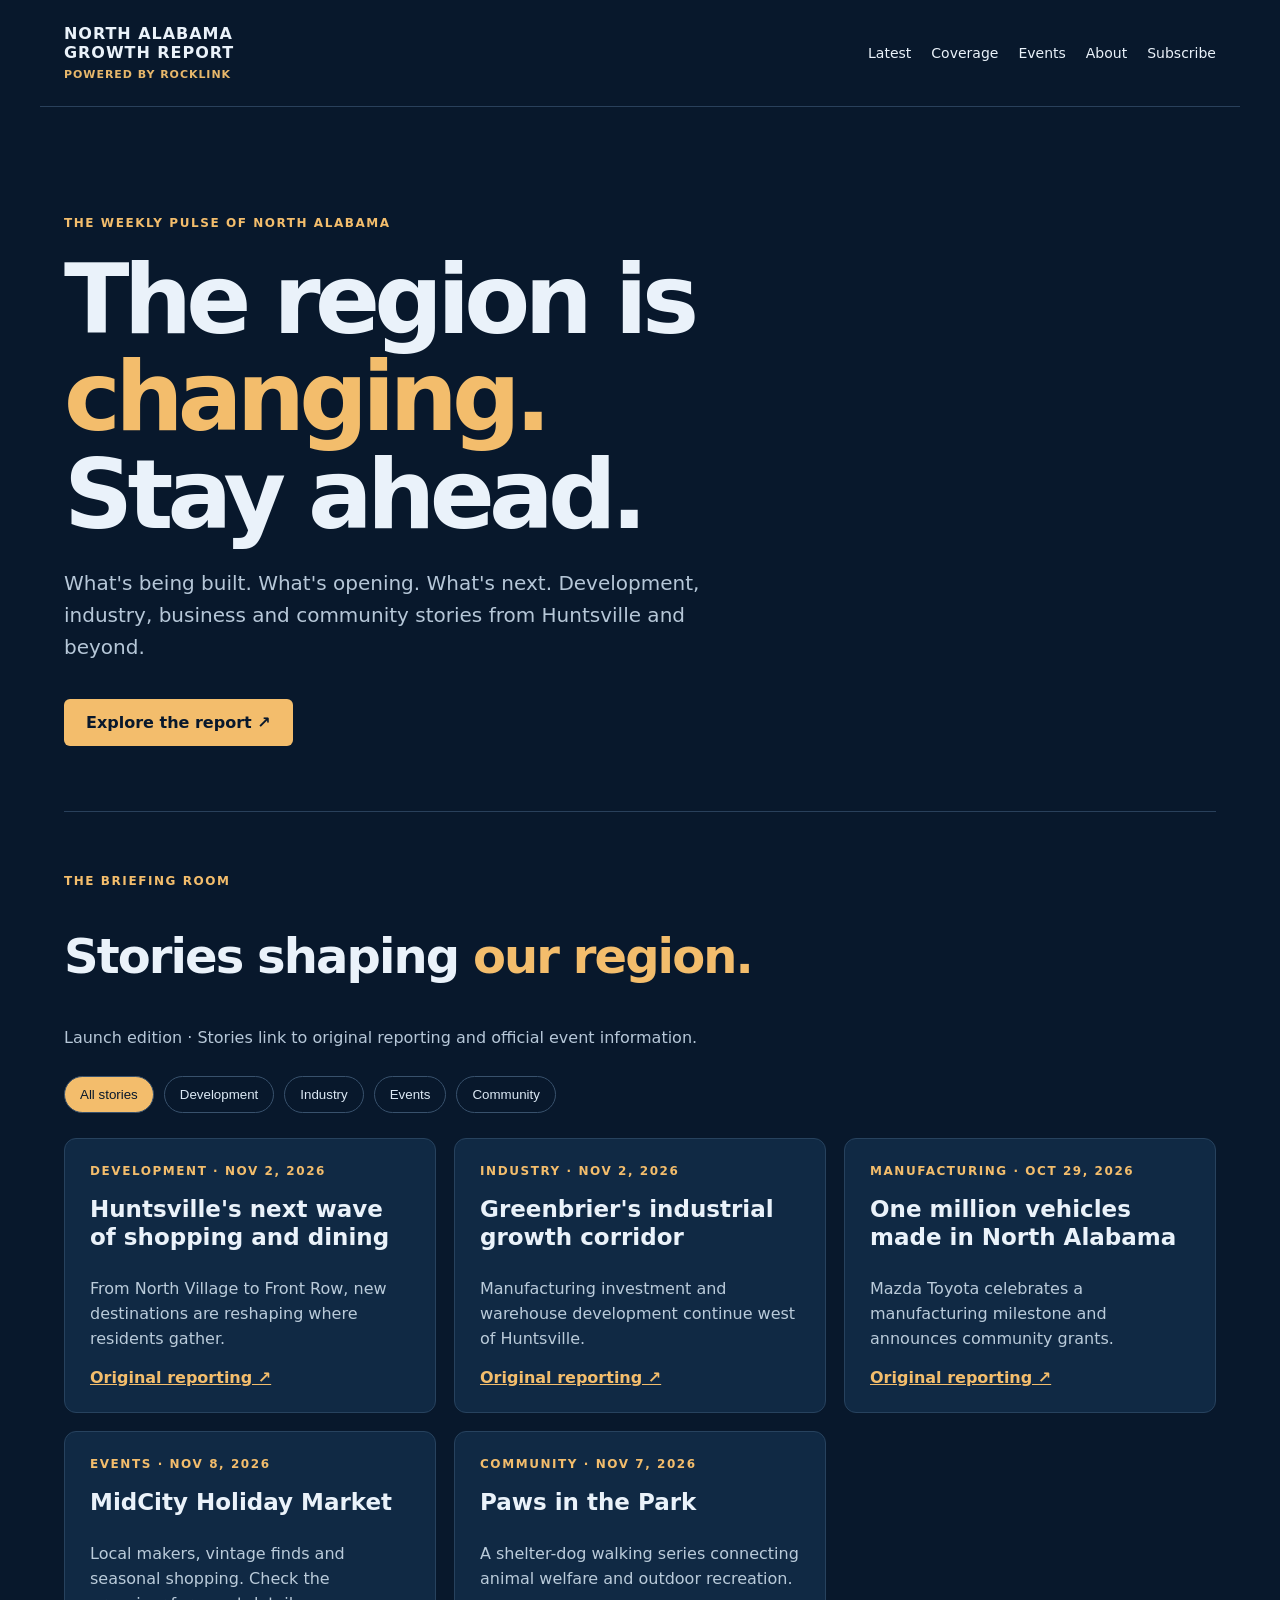
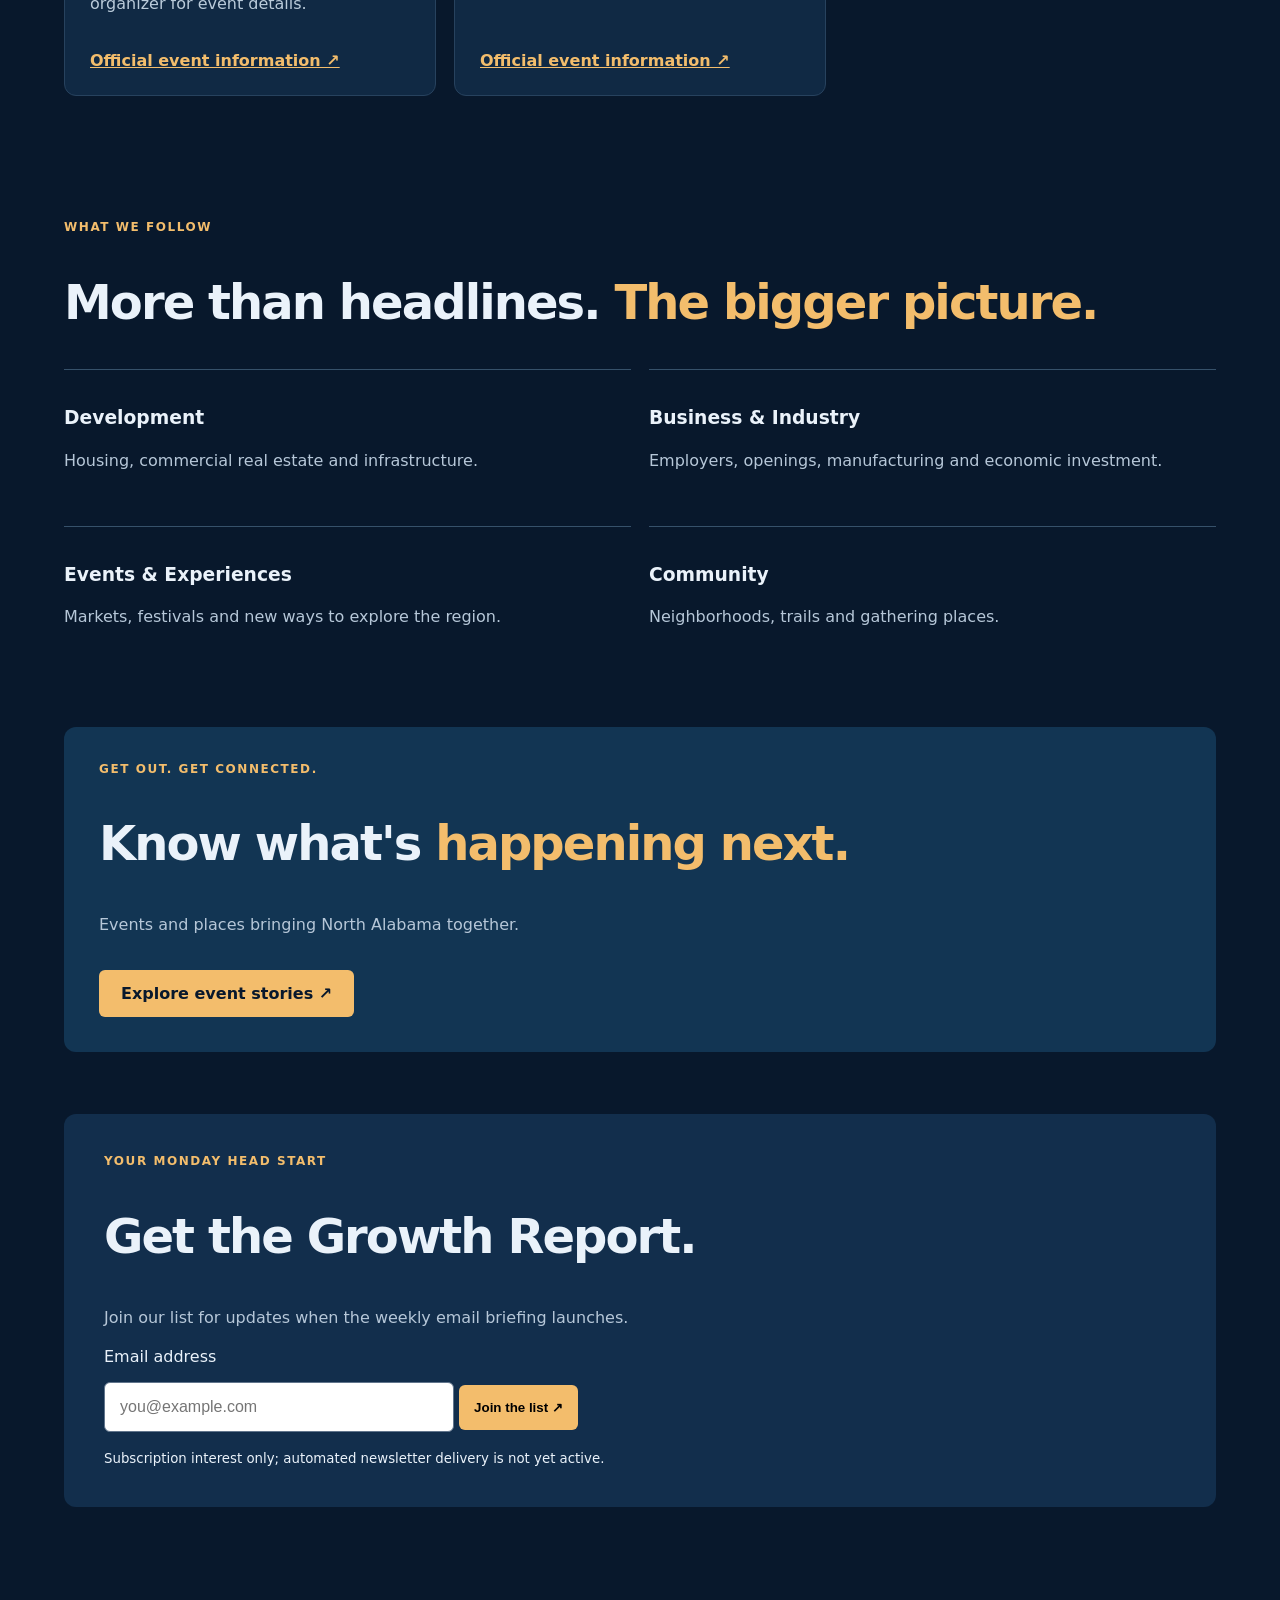
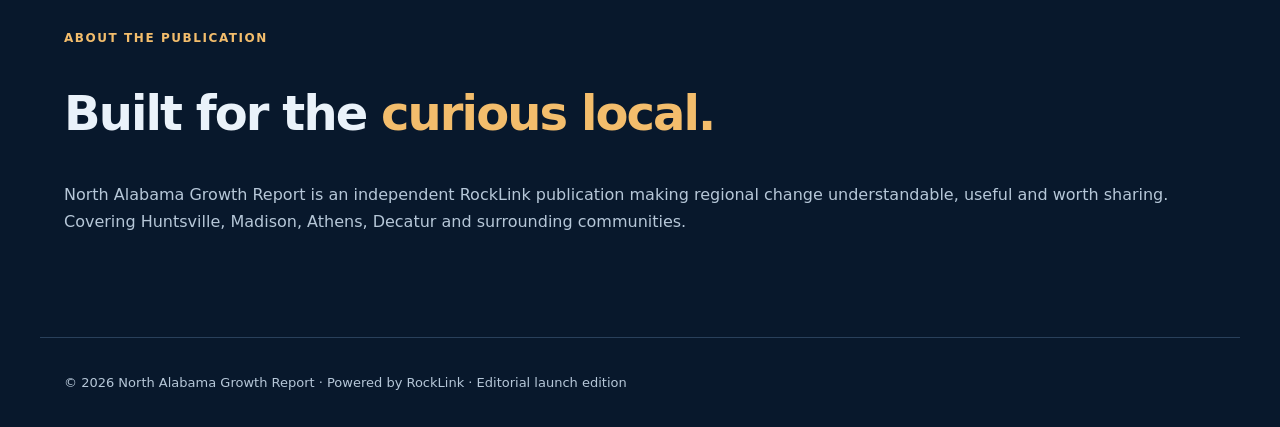
==== index.html @ b83ab118 "Add launch website index.html" ====
<!doctype html><html lang="en"><head><meta charset="utf-8"><meta name="viewport" content="width=device-width,initial-scale=1"><meta name="theme-color" content="#08182c"><meta name="description" content="North Alabama Growth Report: development, business, industry and events shaping Huntsville and North Alabama. Powered by RockLink."><title>North Alabama Growth Report | Powered by RockLink</title><link rel="stylesheet" href="/styles.css"></head><body><header><a href="/" class="logo" style="text-decoration:none">NORTH ALABAMA<br>GROWTH REPORT<small>POWERED BY ROCKLINK</small></a><button class="menu" id="menu" aria-controls="nav" aria-expanded="false">Menu ☰</button><nav id="nav"><a href="#latest">Latest</a><a href="#coverage">Coverage</a><a href="#events">Events</a><a href="#about">About</a><a href="#subscribe">Subscribe</a></nav></header><main><section class="hero"><div class="eyebrow">THE WEEKLY PULSE OF NORTH ALABAMA</div><h1>The region is<br><em>changing.</em><br>Stay ahead.</h1><p>What's being built. What's opening. What's next. Development, industry, business and community stories from Huntsville and beyond.</p><a class="btn" href="#latest">Explore the report ↗</a></section><section id="latest" class="section"><div class="eyebrow">THE BRIEFING ROOM</div><h2>Stories shaping <em>our region.</em></h2><p class="muted">Launch edition · Stories link to original reporting and official event information.</p><div class="filters" aria-label="Filter stories"><button class="active" data-filter="all">All stories</button><button data-filter="development">Development</button><button data-filter="industry">Industry</button><button data-filter="events">Events</button><button data-filter="community">Community</button></div><div class="grid"><article class="story" data-category="development"><span class="tag">DEVELOPMENT · NOV 2, 2026</span><h3>Huntsville's next wave of shopping and dining</h3><p>From North Village to Front Row, new destinations are reshaping where residents gather.</p><a href="https://huntsvillebusinessjournal.com/news/2026/11/02/whats-driving-huntsvilles-retail-growth-developers-reveal-local-areas-to-watch/" target="_blank" rel="noopener noreferrer">Original reporting ↗</a></article><article class="story" data-category="industry"><span class="tag">INDUSTRY · NOV 2, 2026</span><h3>Greenbrier's industrial growth corridor</h3><p>Manufacturing investment and warehouse development continue west of Huntsville.</p><a href="https://huntsvillebusinessjournal.com/news/2026/11/02/defense-pharma-and-tech-sectors-drive-huntsvilles-industrial-demand-as-greenbrier-leads-new-construction/" target="_blank" rel="noopener noreferrer">Original reporting ↗</a></article><article class="story" data-category="industry"><span class="tag">MANUFACTURING · OCT 29, 2026</span><h3>One million vehicles made in North Alabama</h3><p>Mazda Toyota celebrates a manufacturing milestone and announces community grants.</p><a href="https://huntsvillebusinessjournal.com/news/2026/10/29/thanks-a-million-mazda-toyota-celebrates-milestone-by-giving-back-to-community/" target="_blank" rel="noopener noreferrer">Original reporting ↗</a></article><article class="story" data-category="events"><span class="tag">EVENTS · NOV 8, 2026</span><h3>MidCity Holiday Market</h3><p>Local makers, vintage finds and seasonal shopping. Check the organizer for event details.</p><a href="https://www.midcitydistrict.com/holidaymarket" target="_blank" rel="noopener noreferrer">Official event information ↗</a></article><article class="story" data-category="community"><span class="tag">COMMUNITY · NOV 7, 2026</span><h3>Paws in the Park</h3><p>A shelter-dog walking series connecting animal welfare and outdoor recreation.</p><a href="https://www.huntsvilleal.gov/huntsville-animal-services-launches-new-paws-in-the-park-outdoor-event-series/" target="_blank" rel="noopener noreferrer">Official event information ↗</a></article></div></section><section id="coverage" class="section"><div class="eyebrow">WHAT WE FOLLOW</div><h2>More than headlines. <em>The bigger picture.</em></h2><div class="coverage"><div><h3>Development</h3><p class="muted">Housing, commercial real estate and infrastructure.</p></div><div><h3>Business & Industry</h3><p class="muted">Employers, openings, manufacturing and economic investment.</p></div><div><h3>Events & Experiences</h3><p class="muted">Markets, festivals and new ways to explore the region.</p></div><div><h3>Community</h3><p class="muted">Neighborhoods, trails and gathering places.</p></div></div></section><section class="section feature" id="events"><div class="eyebrow">GET OUT. GET CONNECTED.</div><h2>Know what's <em>happening next.</em></h2><p class="muted">Events and places bringing North Alabama together.</p><a class="btn" href="#latest">Explore event stories ↗</a></section><section class="section" id="subscribe"><div class="subscribe"><div class="eyebrow">YOUR MONDAY HEAD START</div><h2>Get the Growth Report.</h2><p class="muted">Join our list for updates when the weekly email briefing launches.</p><form name="growth-report-newsletter" method="POST" data-netlify="true" action="/thanks.html"><input type="hidden" name="form-name" value="growth-report-newsletter"><label for="email">Email address</label><p><input id="email" name="email" type="email" placeholder="you@example.com" autocomplete="email" required> <button type="submit">Join the list ↗</button></p><small>Subscription interest only; automated newsletter delivery is not yet active.</small></form></div></section><section class="section" id="about"><div class="eyebrow">ABOUT THE PUBLICATION</div><h2>Built for the <em>curious local.</em></h2><p class="muted">North Alabama Growth Report is an independent RockLink publication making regional change understandable, useful and worth sharing. Covering Huntsville, Madison, Athens, Decatur and surrounding communities.</p></section></main><footer><p>© <span id="year">2026</span> North Alabama Growth Report · Powered by RockLink · Editorial launch edition</p></footer><script src="/script.js" defer></script></body></html>
---- styles.css ----
:root{font-family:system-ui,-apple-system,Segoe UI,sans-serif;color:#eaf2fa;background:#08182c}*{box-sizing:border-box}body{margin:0}a{color:inherit}header,main,footer{max-width:1200px;margin:auto;padding:24px}header{display:flex;align-items:center;justify-content:space-between;border-bottom:1px solid #29405b}.logo{font-weight:900;letter-spacing:.06em;line-height:1.2}.logo small{display:block;color:#e7b76b;font-size:11px;margin-top:6px}nav{display:flex;gap:20px}nav a{text-decoration:none;font-size:14px}h1{font-size:clamp(3rem,8vw,6rem);line-height:1.02;letter-spacing:-.06em;margin:22px 0}h2{font-size:clamp(2rem,4vw,3rem);letter-spacing:-.04em}em{color:#f3bd6c;font-style:normal}.hero{padding:85px 0 65px;border-bottom:1px solid #29405b}.eyebrow,.tag{color:#f3bd6c;font-size:12px;letter-spacing:.13em;font-weight:800}.hero p{max-width:650px;font-size:20px;color:#b6c7d8;line-height:1.6}.btn{display:inline-block;background:#f3bd6c;color:#08182c;padding:14px 22px;border-radius:6px;text-decoration:none;font-weight:800;margin-top:16px}.section{padding:62px 0}.muted{color:#b6c7d8;line-height:1.7}.filters{display:flex;gap:10px;flex-wrap:wrap;margin:25px 0}.filters button{cursor:pointer;border:1px solid #38516c;color:#dce9f5;background:transparent;border-radius:30px;padding:10px 15px}.filters button.active{background:#f3bd6c;color:#08182c}.grid{display:grid;grid-template-columns:repeat(3,minmax(0,1fr));gap:18px}.story{background:#102944;border:1px solid #27425e;border-radius:12px;padding:25px;min-height:265px;display:flex;flex-direction:column}.story[hidden]{display:none}.story h3{font-size:23px;line-height:1.2;margin:18px 0 10px}.story p{color:#bacbda;line-height:1.55}.story a{margin-top:auto;color:#f3bd6c;font-weight:700}.feature{background:#123553;padding:35px;border-radius:12px}.coverage{display:grid;grid-template-columns:repeat(2,1fr);gap:18px}.coverage>div{border-top:1px solid #36516a;padding:18px 0}.subscribe{background:#122e4c;border-radius:12px;padding:40px}input{padding:15px;border:1px solid #61758c;border-radius:6px;background:#fff;color:#111;width:min(100%,350px);font-size:16px}button[type=submit]{padding:15px;background:#f3bd6c;border:0;border-radius:6px;font-weight:800;cursor:pointer}footer{border-top:1px solid #29405b;color:#b6c7d8;font-size:13px}.menu{display:none}@media(max-width:750px){.grid{grid-template-columns:1fr}.coverage{grid-template-columns:1fr}.menu{display:block;background:transparent;color:white;border:1px solid #54708e;padding:8px 12px}nav{display:none;position:absolute;right:20px;top:75px;background:#123553;padding:20px;border:1px solid #38516c;flex-direction:column;z-index:5}nav.open{display:flex}.hero{padding-top:50px}.subscribe{padding:24px}button[type=submit]{margin-top:10px}}
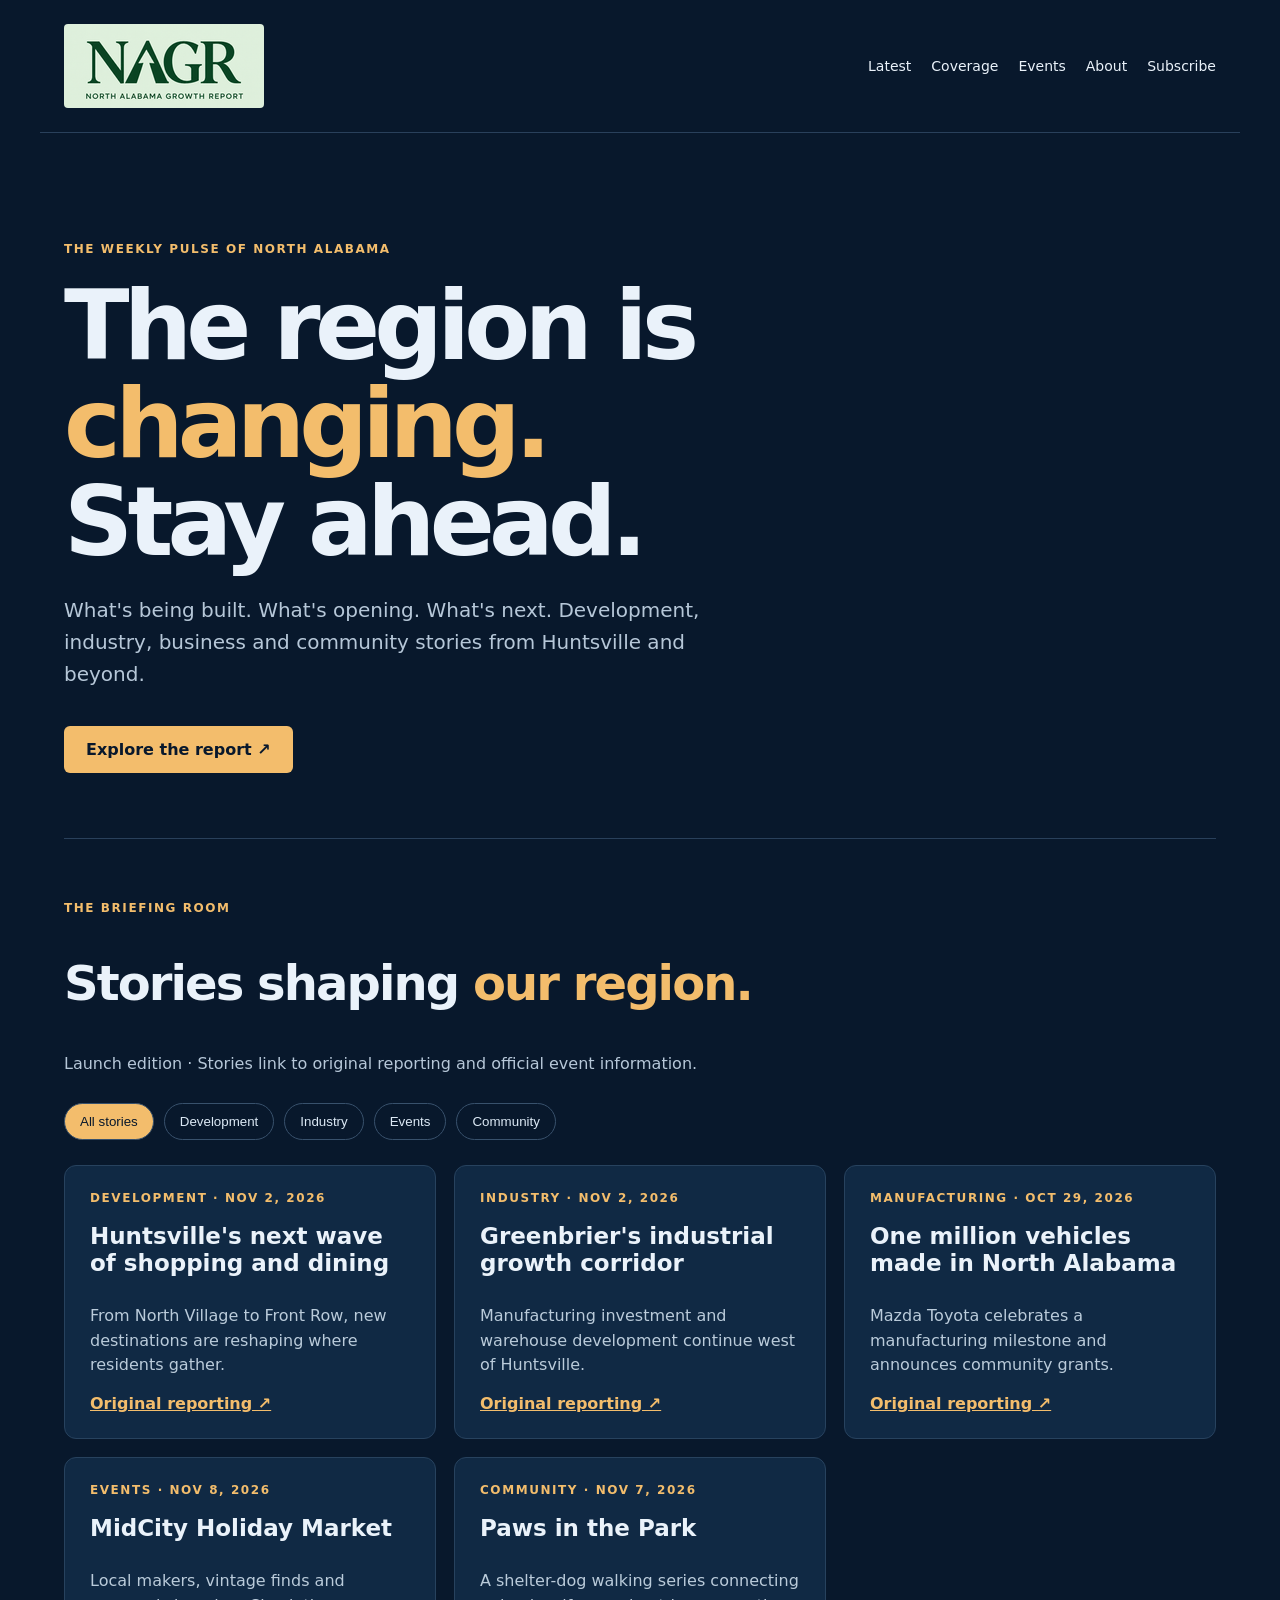
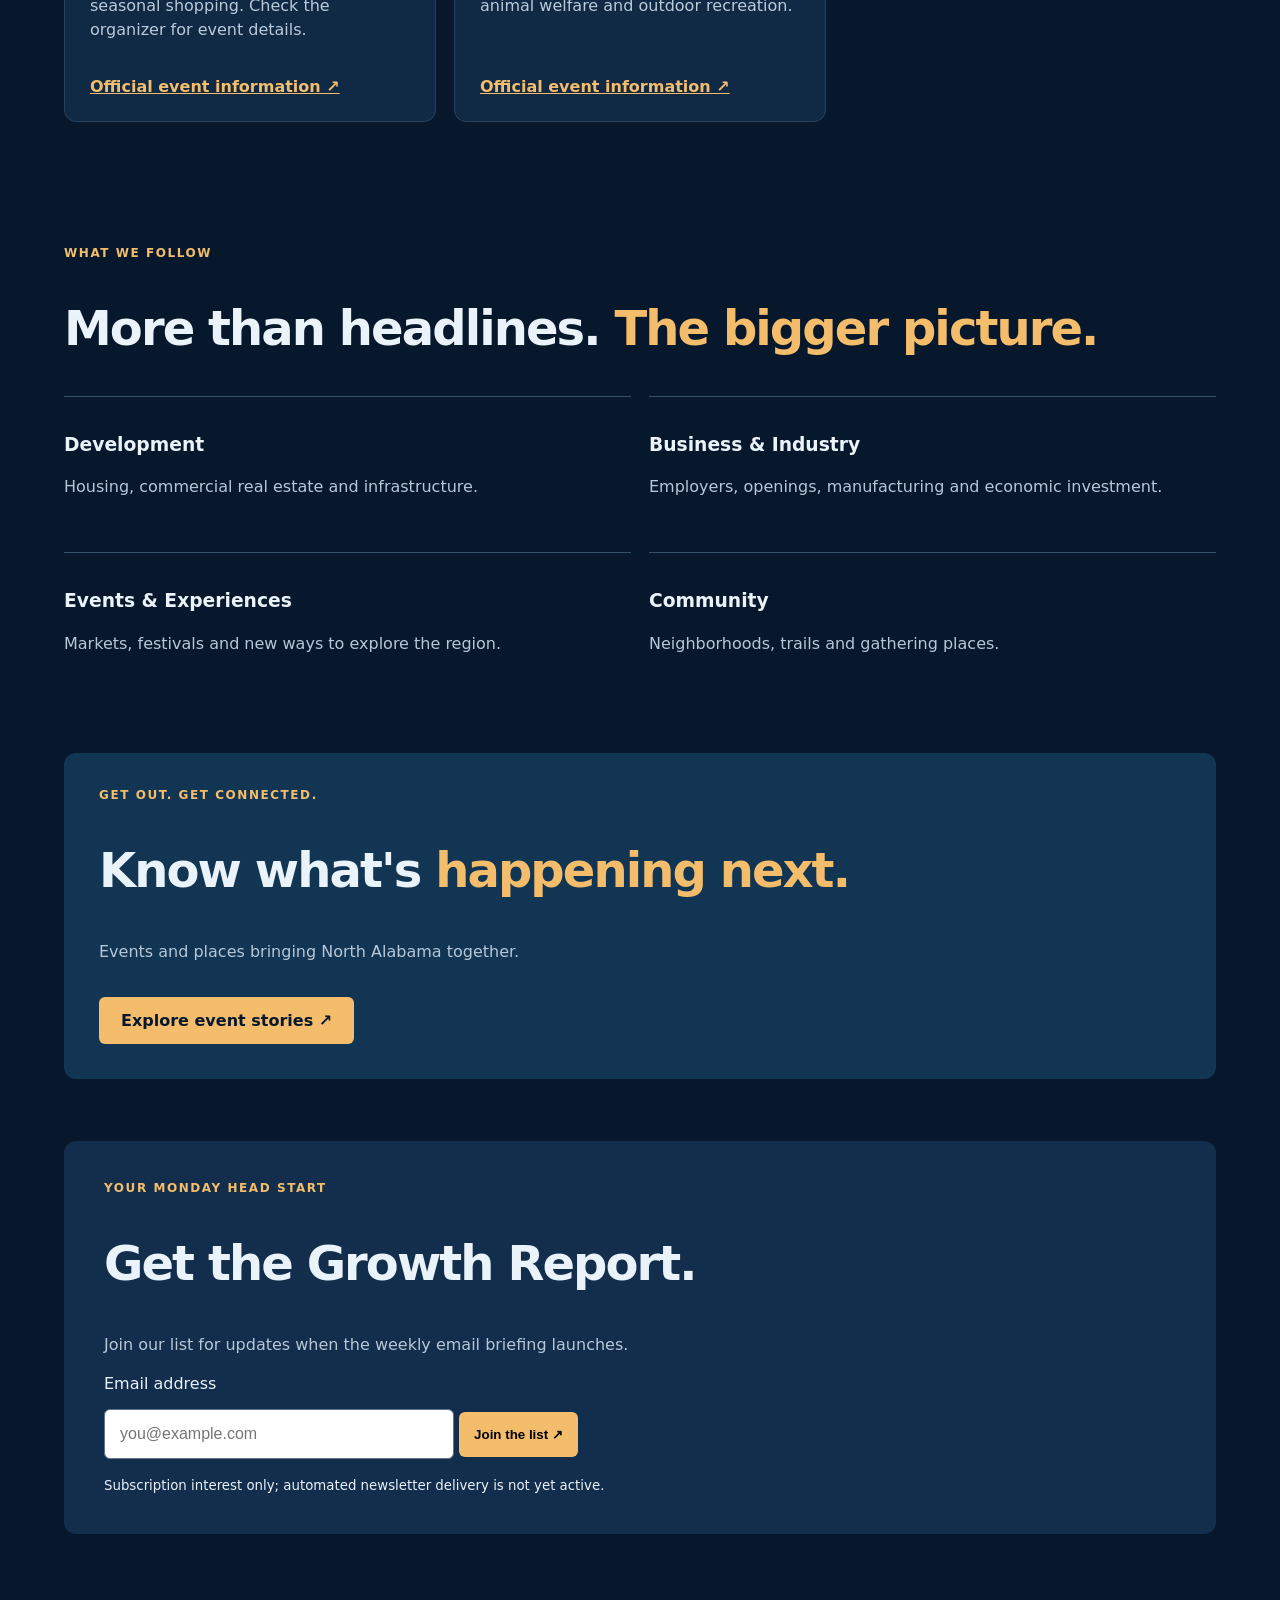
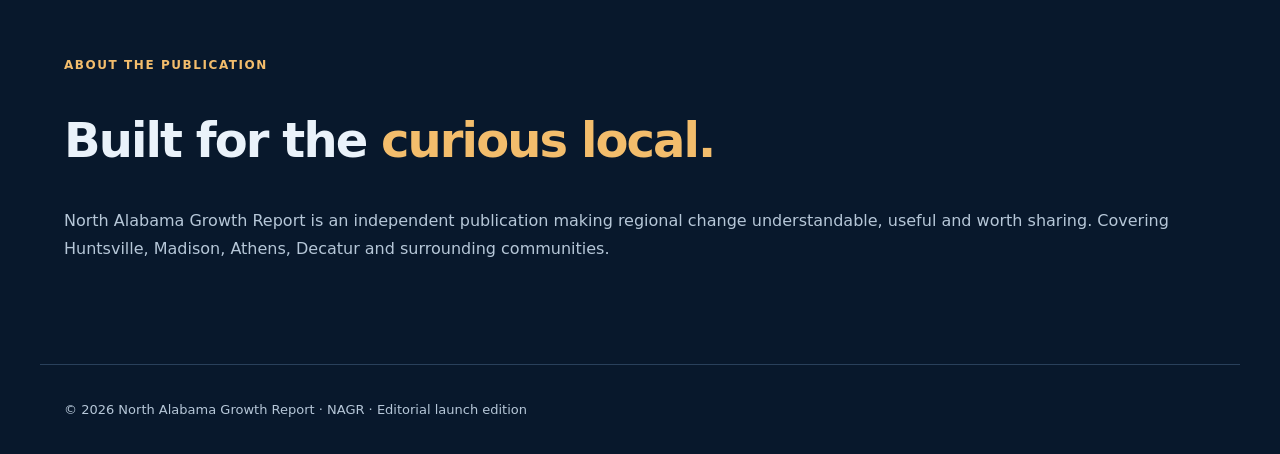
==== commit 746cb969: "Rebrand as standalone NAGR with Canva arrow logo and domain launch guide" ====
--- a/index.html
+++ b/index.html
@@ -1 +1 @@
-<!doctype html><html lang="en"><head><meta charset="utf-8"><meta name="viewport" content="width=device-width,initial-scale=1"><meta name="theme-color" content="#08182c"><meta name="description" content="North Alabama Growth Report: development, business, industry and events shaping Huntsville and North Alabama. Powered by RockLink."><title>North Alabama Growth Report | Powered by RockLink</title><link rel="stylesheet" href="/styles.css"></head><body><header><a href="/" class="logo" style="text-decoration:none">NORTH ALABAMA<br>GROWTH REPORT<small>POWERED BY ROCKLINK</small></a><button class="menu" id="menu" aria-controls="nav" aria-expanded="false">Menu ☰</button><nav id="nav"><a href="#latest">Latest</a><a href="#coverage">Coverage</a><a href="#events">Events</a><a href="#about">About</a><a href="#subscribe">Subscribe</a></nav></header><main><section class="hero"><div class="eyebrow">THE WEEKLY PULSE OF NORTH ALABAMA</div><h1>The region is<br><em>changing.</em><br>Stay ahead.</h1><p>What's being built. What's opening. What's next. Development, industry, business and community stories from Huntsville and beyond.</p><a class="btn" href="#latest">Explore the report ↗</a></section><section id="latest" class="section"><div class="eyebrow">THE BRIEFING ROOM</div><h2>Stories shaping <em>our region.</em></h2><p class="muted">Launch edition · Stories link to original reporting and official event information.</p><div class="filters" aria-label="Filter stories"><button class="active" data-filter="all">All stories</button><button data-filter="development">Development</button><button data-filter="industry">Industry</button><button data-filter="events">Events</button><button data-filter="community">Community</button></div><div class="grid"><article class="story" data-category="development"><span class="tag">DEVELOPMENT · NOV 2, 2026</span><h3>Huntsville's next wave of shopping and dining</h3><p>From North Village to Front Row, new destinations are reshaping where residents gather.</p><a href="https://huntsvillebusinessjournal.com/news/2026/11/02/whats-driving-huntsvilles-retail-growth-developers-reveal-local-areas-to-watch/" target="_blank" rel="noopener noreferrer">Original reporting ↗</a></article><article class="story" data-category="industry"><span class="tag">INDUSTRY · NOV 2, 2026</span><h3>Greenbrier's industrial growth corridor</h3><p>Manufacturing investment and warehouse development continue west of Huntsville.</p><a href="https://huntsvillebusinessjournal.com/news/2026/11/02/defense-pharma-and-tech-sectors-drive-huntsvilles-industrial-demand-as-greenbrier-leads-new-construction/" target="_blank" rel="noopener noreferrer">Original reporting ↗</a></article><article class="story" data-category="industry"><span class="tag">MANUFACTURING · OCT 29, 2026</span><h3>One million vehicles made in North Alabama</h3><p>Mazda Toyota celebrates a manufacturing milestone and announces community grants.</p><a href="https://huntsvillebusinessjournal.com/news/2026/10/29/thanks-a-million-mazda-toyota-celebrates-milestone-by-giving-back-to-community/" target="_blank" rel="noopener noreferrer">Original reporting ↗</a></article><article class="story" data-category="events"><span class="tag">EVENTS · NOV 8, 2026</span><h3>MidCity Holiday Market</h3><p>Local makers, vintage finds and seasonal shopping. Check the organizer for event details.</p><a href="https://www.midcitydistrict.com/holidaymarket" target="_blank" rel="noopener noreferrer">Official event information ↗</a></article><article class="story" data-category="community"><span class="tag">COMMUNITY · NOV 7, 2026</span><h3>Paws in the Park</h3><p>A shelter-dog walking series connecting animal welfare and outdoor recreation.</p><a href="https://www.huntsvilleal.gov/huntsville-animal-services-launches-new-paws-in-the-park-outdoor-event-series/" target="_blank" rel="noopener noreferrer">Official event information ↗</a></article></div></section><section id="coverage" class="section"><div class="eyebrow">WHAT WE FOLLOW</div><h2>More than headlines. <em>The bigger picture.</em></h2><div class="coverage"><div><h3>Development</h3><p class="muted">Housing, commercial real estate and infrastructure.</p></div><div><h3>Business & Industry</h3><p class="muted">Employers, openings, manufacturing and economic investment.</p></div><div><h3>Events & Experiences</h3><p class="muted">Markets, festivals and new ways to explore the region.</p></div><div><h3>Community</h3><p class="muted">Neighborhoods, trails and gathering places.</p></div></div></section><section class="section feature" id="events"><div class="eyebrow">GET OUT. GET CONNECTED.</div><h2>Know what's <em>happening next.</em></h2><p class="muted">Events and places bringing North Alabama together.</p><a class="btn" href="#latest">Explore event stories ↗</a></section><section class="section" id="subscribe"><div class="subscribe"><div class="eyebrow">YOUR MONDAY HEAD START</div><h2>Get the Growth Report.</h2><p class="muted">Join our list for updates when the weekly email briefing launches.</p><form name="growth-report-newsletter" method="POST" data-netlify="true" action="/thanks.html"><input type="hidden" name="form-name" value="growth-report-newsletter"><label for="email">Email address</label><p><input id="email" name="email" type="email" placeholder="you@example.com" autocomplete="email" required> <button type="submit">Join the list ↗</button></p><small>Subscription interest only; automated newsletter delivery is not yet active.</small></form></div></section><section class="section" id="about"><div class="eyebrow">ABOUT THE PUBLICATION</div><h2>Built for the <em>curious local.</em></h2><p class="muted">North Alabama Growth Report is an independent RockLink publication making regional change understandable, useful and worth sharing. Covering Huntsville, Madison, Athens, Decatur and surrounding communities.</p></section></main><footer><p>© <span id="year">2026</span> North Alabama Growth Report · Powered by RockLink · Editorial launch edition</p></footer><script src="/script.js" defer></script></body></html>+<!doctype html><html lang="en"><head><meta charset="utf-8"><meta name="viewport" content="width=device-width,initial-scale=1"><meta name="theme-color" content="#08182c"><meta name="description" content="North Alabama Growth Report: development, business, industry and events shaping Huntsville and North Alabama."><title>North Alabama Growth Report | NAGR</title><link rel="canonical" href="https://north-alabama-growth-report.netlify.app/"><meta property="og:site_name" content="NAGR · North Alabama Growth Report"><meta property="og:title" content="North Alabama Growth Report | NAGR"><meta property="og:description" content="Development, business, industry and events shaping Huntsville and North Alabama."><meta property="og:image" content="https://north-alabama-growth-report.netlify.app/assets/nagr-logo.png"><meta property="og:image:alt" content="NAGR — North Alabama Growth Report"><meta property="og:type" content="website"><meta property="og:url" content="https://north-alabama-growth-report.netlify.app/"><link rel="stylesheet" href="/styles.css"></head><body><header><a href="/" class="logo" aria-label="North Alabama Growth Report home"><img class="brand-mark" src="/assets/nagr-logo.png" alt="NAGR — North Alabama Growth Report" width="200" height="200"></a><button class="menu" id="menu" aria-controls="nav" aria-expanded="false">Menu ☰</button><nav id="nav"><a href="#latest">Latest</a><a href="#coverage">Coverage</a><a href="#events">Events</a><a href="#about">About</a><a href="#subscribe">Subscribe</a></nav></header><main><section class="hero"><div class="eyebrow">THE WEEKLY PULSE OF NORTH ALABAMA</div><h1>The region is<br><em>changing.</em><br>Stay ahead.</h1><p>What's being built. What's opening. What's next. Development, industry, business and community stories from Huntsville and beyond.</p><a class="btn" href="#latest">Explore the report ↗</a></section><section id="latest" class="section"><div class="eyebrow">THE BRIEFING ROOM</div><h2>Stories shaping <em>our region.</em></h2><p class="muted">Launch edition · Stories link to original reporting and official event information.</p><div class="filters" aria-label="Filter stories"><button class="active" data-filter="all">All stories</button><button data-filter="development">Development</button><button data-filter="industry">Industry</button><button data-filter="events">Events</button><button data-filter="community">Community</button></div><div class="grid"><article class="story" data-category="development"><span class="tag">DEVELOPMENT · NOV 2, 2026</span><h3>Huntsville's next wave of shopping and dining</h3><p>From North Village to Front Row, new destinations are reshaping where residents gather.</p><a href="https://huntsvillebusinessjournal.com/news/2026/11/02/whats-driving-huntsvilles-retail-growth-developers-reveal-local-areas-to-watch/" target="_blank" rel="noopener noreferrer">Original reporting ↗</a></article><article class="story" data-category="industry"><span class="tag">INDUSTRY · NOV 2, 2026</span><h3>Greenbrier's industrial growth corridor</h3><p>Manufacturing investment and warehouse development continue west of Huntsville.</p><a href="https://huntsvillebusinessjournal.com/news/2026/11/02/defense-pharma-and-tech-sectors-drive-huntsvilles-industrial-demand-as-greenbrier-leads-new-construction/" target="_blank" rel="noopener noreferrer">Original reporting ↗</a></article><article class="story" data-category="industry"><span class="tag">MANUFACTURING · OCT 29, 2026</span><h3>One million vehicles made in North Alabama</h3><p>Mazda Toyota celebrates a manufacturing milestone and announces community grants.</p><a href="https://huntsvillebusinessjournal.com/news/2026/10/29/thanks-a-million-mazda-toyota-celebrates-milestone-by-giving-back-to-community/" target="_blank" rel="noopener noreferrer">Original reporting ↗</a></article><article class="story" data-category="events"><span class="tag">EVENTS · NOV 8, 2026</span><h3>MidCity Holiday Market</h3><p>Local makers, vintage finds and seasonal shopping. Check the organizer for event details.</p><a href="https://www.midcitydistrict.com/holidaymarket" target="_blank" rel="noopener noreferrer">Official event information ↗</a></article><article class="story" data-category="community"><span class="tag">COMMUNITY · NOV 7, 2026</span><h3>Paws in the Park</h3><p>A shelter-dog walking series connecting animal welfare and outdoor recreation.</p><a href="https://www.huntsvilleal.gov/huntsville-animal-services-launches-new-paws-in-the-park-outdoor-event-series/" target="_blank" rel="noopener noreferrer">Official event information ↗</a></article></div></section><section id="coverage" class="section"><div class="eyebrow">WHAT WE FOLLOW</div><h2>More than headlines. <em>The bigger picture.</em></h2><div class="coverage"><div><h3>Development</h3><p class="muted">Housing, commercial real estate and infrastructure.</p></div><div><h3>Business & Industry</h3><p class="muted">Employers, openings, manufacturing and economic investment.</p></div><div><h3>Events & Experiences</h3><p class="muted">Markets, festivals and new ways to explore the region.</p></div><div><h3>Community</h3><p class="muted">Neighborhoods, trails and gathering places.</p></div></div></section><section class="section feature" id="events"><div class="eyebrow">GET OUT. GET CONNECTED.</div><h2>Know what's <em>happening next.</em></h2><p class="muted">Events and places bringing North Alabama together.</p><a class="btn" href="#latest">Explore event stories ↗</a></section><section class="section" id="subscribe"><div class="subscribe"><div class="eyebrow">YOUR MONDAY HEAD START</div><h2>Get the Growth Report.</h2><p class="muted">Join our list for updates when the weekly email briefing launches.</p><form name="growth-report-newsletter" method="POST" data-netlify="true" action="/thanks.html"><input type="hidden" name="form-name" value="growth-report-newsletter"><label for="email">Email address</label><p><input id="email" name="email" type="email" placeholder="you@example.com" autocomplete="email" required> <button type="submit">Join the list ↗</button></p><small>Subscription interest only; automated newsletter delivery is not yet active.</small></form></div></section><section class="section" id="about"><div class="eyebrow">ABOUT THE PUBLICATION</div><h2>Built for the <em>curious local.</em></h2><p class="muted">North Alabama Growth Report is an independent publication making regional change understandable, useful and worth sharing. Covering Huntsville, Madison, Athens, Decatur and surrounding communities.</p></section></main><footer><p>© <span id="year">2026</span> North Alabama Growth Report · NAGR · Editorial launch edition</p></footer><script src="/script.js" defer></script></body></html>
--- a/styles.css
+++ b/styles.css
@@ -1 +1,4 @@
-:root{font-family:system-ui,-apple-system,Segoe UI,sans-serif;color:#eaf2fa;background:#08182c}*{box-sizing:border-box}body{margin:0}a{color:inherit}header,main,footer{max-width:1200px;margin:auto;padding:24px}header{display:flex;align-items:center;justify-content:space-between;border-bottom:1px solid #29405b}.logo{font-weight:900;letter-spacing:.06em;line-height:1.2}.logo small{display:block;color:#e7b76b;font-size:11px;margin-top:6px}nav{display:flex;gap:20px}nav a{text-decoration:none;font-size:14px}h1{font-size:clamp(3rem,8vw,6rem);line-height:1.02;letter-spacing:-.06em;margin:22px 0}h2{font-size:clamp(2rem,4vw,3rem);letter-spacing:-.04em}em{color:#f3bd6c;font-style:normal}.hero{padding:85px 0 65px;border-bottom:1px solid #29405b}.eyebrow,.tag{color:#f3bd6c;font-size:12px;letter-spacing:.13em;font-weight:800}.hero p{max-width:650px;font-size:20px;color:#b6c7d8;line-height:1.6}.btn{display:inline-block;background:#f3bd6c;color:#08182c;padding:14px 22px;border-radius:6px;text-decoration:none;font-weight:800;margin-top:16px}.section{padding:62px 0}.muted{color:#b6c7d8;line-height:1.7}.filters{display:flex;gap:10px;flex-wrap:wrap;margin:25px 0}.filters button{cursor:pointer;border:1px solid #38516c;color:#dce9f5;background:transparent;border-radius:30px;padding:10px 15px}.filters button.active{background:#f3bd6c;color:#08182c}.grid{display:grid;grid-template-columns:repeat(3,minmax(0,1fr));gap:18px}.story{background:#102944;border:1px solid #27425e;border-radius:12px;padding:25px;min-height:265px;display:flex;flex-direction:column}.story[hidden]{display:none}.story h3{font-size:23px;line-height:1.2;margin:18px 0 10px}.story p{color:#bacbda;line-height:1.55}.story a{margin-top:auto;color:#f3bd6c;font-weight:700}.feature{background:#123553;padding:35px;border-radius:12px}.coverage{display:grid;grid-template-columns:repeat(2,1fr);gap:18px}.coverage>div{border-top:1px solid #36516a;padding:18px 0}.subscribe{background:#122e4c;border-radius:12px;padding:40px}input{padding:15px;border:1px solid #61758c;border-radius:6px;background:#fff;color:#111;width:min(100%,350px);font-size:16px}button[type=submit]{padding:15px;background:#f3bd6c;border:0;border-radius:6px;font-weight:800;cursor:pointer}footer{border-top:1px solid #29405b;color:#b6c7d8;font-size:13px}.menu{display:none}@media(max-width:750px){.grid{grid-template-columns:1fr}.coverage{grid-template-columns:1fr}.menu{display:block;background:transparent;color:white;border:1px solid #54708e;padding:8px 12px}nav{display:none;position:absolute;right:20px;top:75px;background:#123553;padding:20px;border:1px solid #38516c;flex-direction:column;z-index:5}nav.open{display:flex}.hero{padding-top:50px}.subscribe{padding:24px}button[type=submit]{margin-top:10px}}+:root{font-family:system-ui,-apple-system,Segoe UI,sans-serif;color:#eaf2fa;background:#08182c}*{box-sizing:border-box}body{margin:0}a{color:inherit}header,main,footer{max-width:1200px;margin:auto;padding:24px}header{display:flex;align-items:center;justify-content:space-between;border-bottom:1px solid #29405b}.logo{font-weight:900;letter-spacing:.06em;line-height:1.2}.logo small{display:block;color:#e7b76b;font-size:11px;margin-top:6px}nav{display:flex;gap:20px}nav a{text-decoration:none;font-size:14px}h1{font-size:clamp(3rem,8vw,6rem);line-height:1.02;letter-spacing:-.06em;margin:22px 0}h2{font-size:clamp(2rem,4vw,3rem);letter-spacing:-.04em}em{color:#f3bd6c;font-style:normal}.hero{padding:85px 0 65px;border-bottom:1px solid #29405b}.eyebrow,.tag{color:#f3bd6c;font-size:12px;letter-spacing:.13em;font-weight:800}.hero p{max-width:650px;font-size:20px;color:#b6c7d8;line-height:1.6}.btn{display:inline-block;background:#f3bd6c;color:#08182c;padding:14px 22px;border-radius:6px;text-decoration:none;font-weight:800;margin-top:16px}.section{padding:62px 0}.muted{color:#b6c7d8;line-height:1.7}.filters{display:flex;gap:10px;flex-wrap:wrap;margin:25px 0}.filters button{cursor:pointer;border:1px solid #38516c;color:#dce9f5;background:transparent;border-radius:30px;padding:10px 15px}.filters button.active{background:#f3bd6c;color:#08182c}.grid{display:grid;grid-template-columns:repeat(3,minmax(0,1fr));gap:18px}.story{background:#102944;border:1px solid #27425e;border-radius:12px;padding:25px;min-height:265px;display:flex;flex-direction:column}.story[hidden]{display:none}.story h3{font-size:23px;line-height:1.2;margin:18px 0 10px}.story p{color:#bacbda;line-height:1.55}.story a{margin-top:auto;color:#f3bd6c;font-weight:700}.feature{background:#123553;padding:35px;border-radius:12px}.coverage{display:grid;grid-template-columns:repeat(2,1fr);gap:18px}.coverage>div{border-top:1px solid #36516a;padding:18px 0}.subscribe{background:#122e4c;border-radius:12px;padding:40px}input{padding:15px;border:1px solid #61758c;border-radius:6px;background:#fff;color:#111;width:min(100%,350px);font-size:16px}button[type=submit]{padding:15px;background:#f3bd6c;border:0;border-radius:6px;font-weight:800;cursor:pointer}footer{border-top:1px solid #29405b;color:#b6c7d8;font-size:13px}.menu{display:none}@media(max-width:750px){.grid{grid-template-columns:1fr}.coverage{grid-template-columns:1fr}.menu{display:block;background:transparent;color:white;border:1px solid #54708e;padding:8px 12px}nav{display:none;position:absolute;right:20px;top:75px;background:#123553;padding:20px;border:1px solid #38516c;flex-direction:column;z-index:5}nav.open{display:flex}.hero{padding-top:50px}.subscribe{padding:24px}button[type=submit]{margin-top:10px}}
+
+/* Canva NAGR logo: retain the full source asset and frame its central wordmark. */
+.logo{display:block;flex-shrink:0;line-height:0;border-radius:4px;overflow:hidden}.brand-mark{display:block;width:200px;height:84px;object-fit:cover}header{gap:24px;position:relative}a:focus-visible,button:focus-visible{outline:3px solid #f3bd6c;outline-offset:4px}@media(max-width:750px){.brand-mark{width:200px;height:84px}nav{top:calc(100% - 8px)}}@media(max-width:380px){header{padding:16px;gap:12px}.brand-mark{width:185px;height:80px}.menu{white-space:nowrap}}
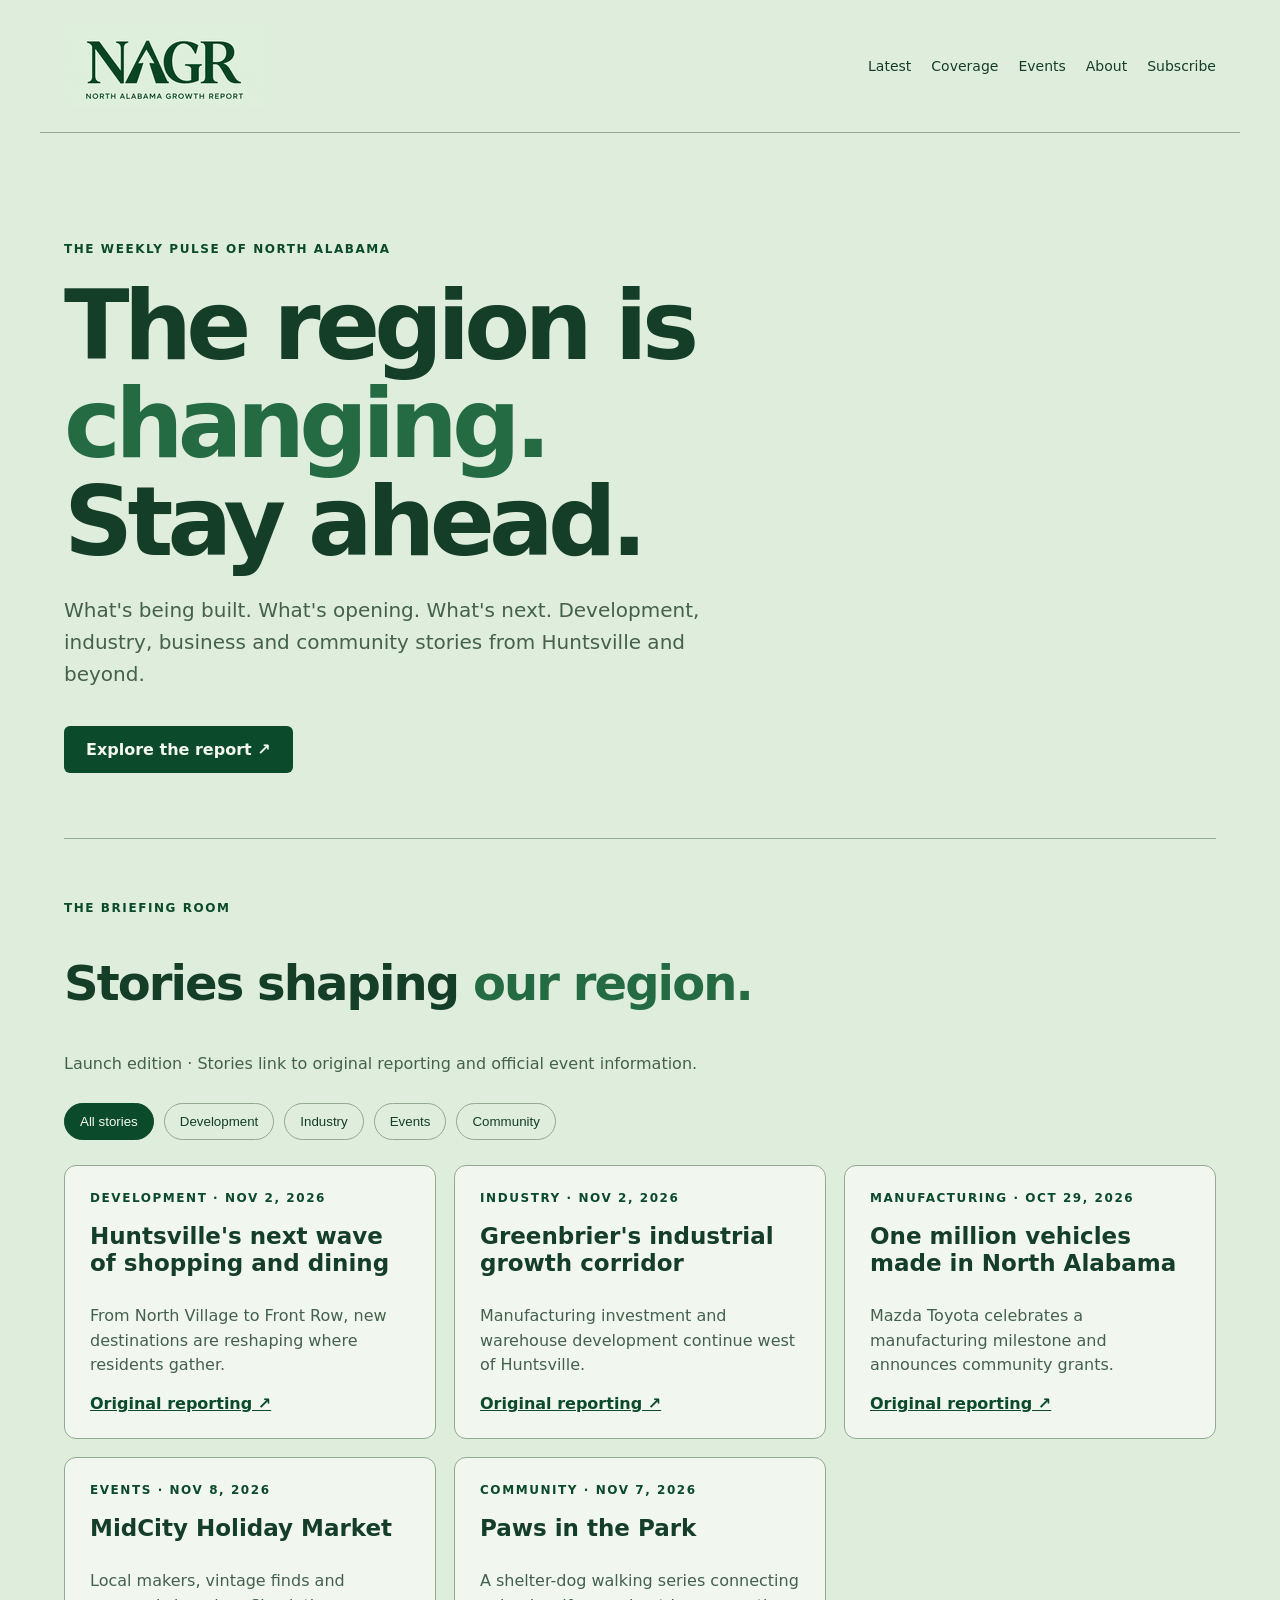
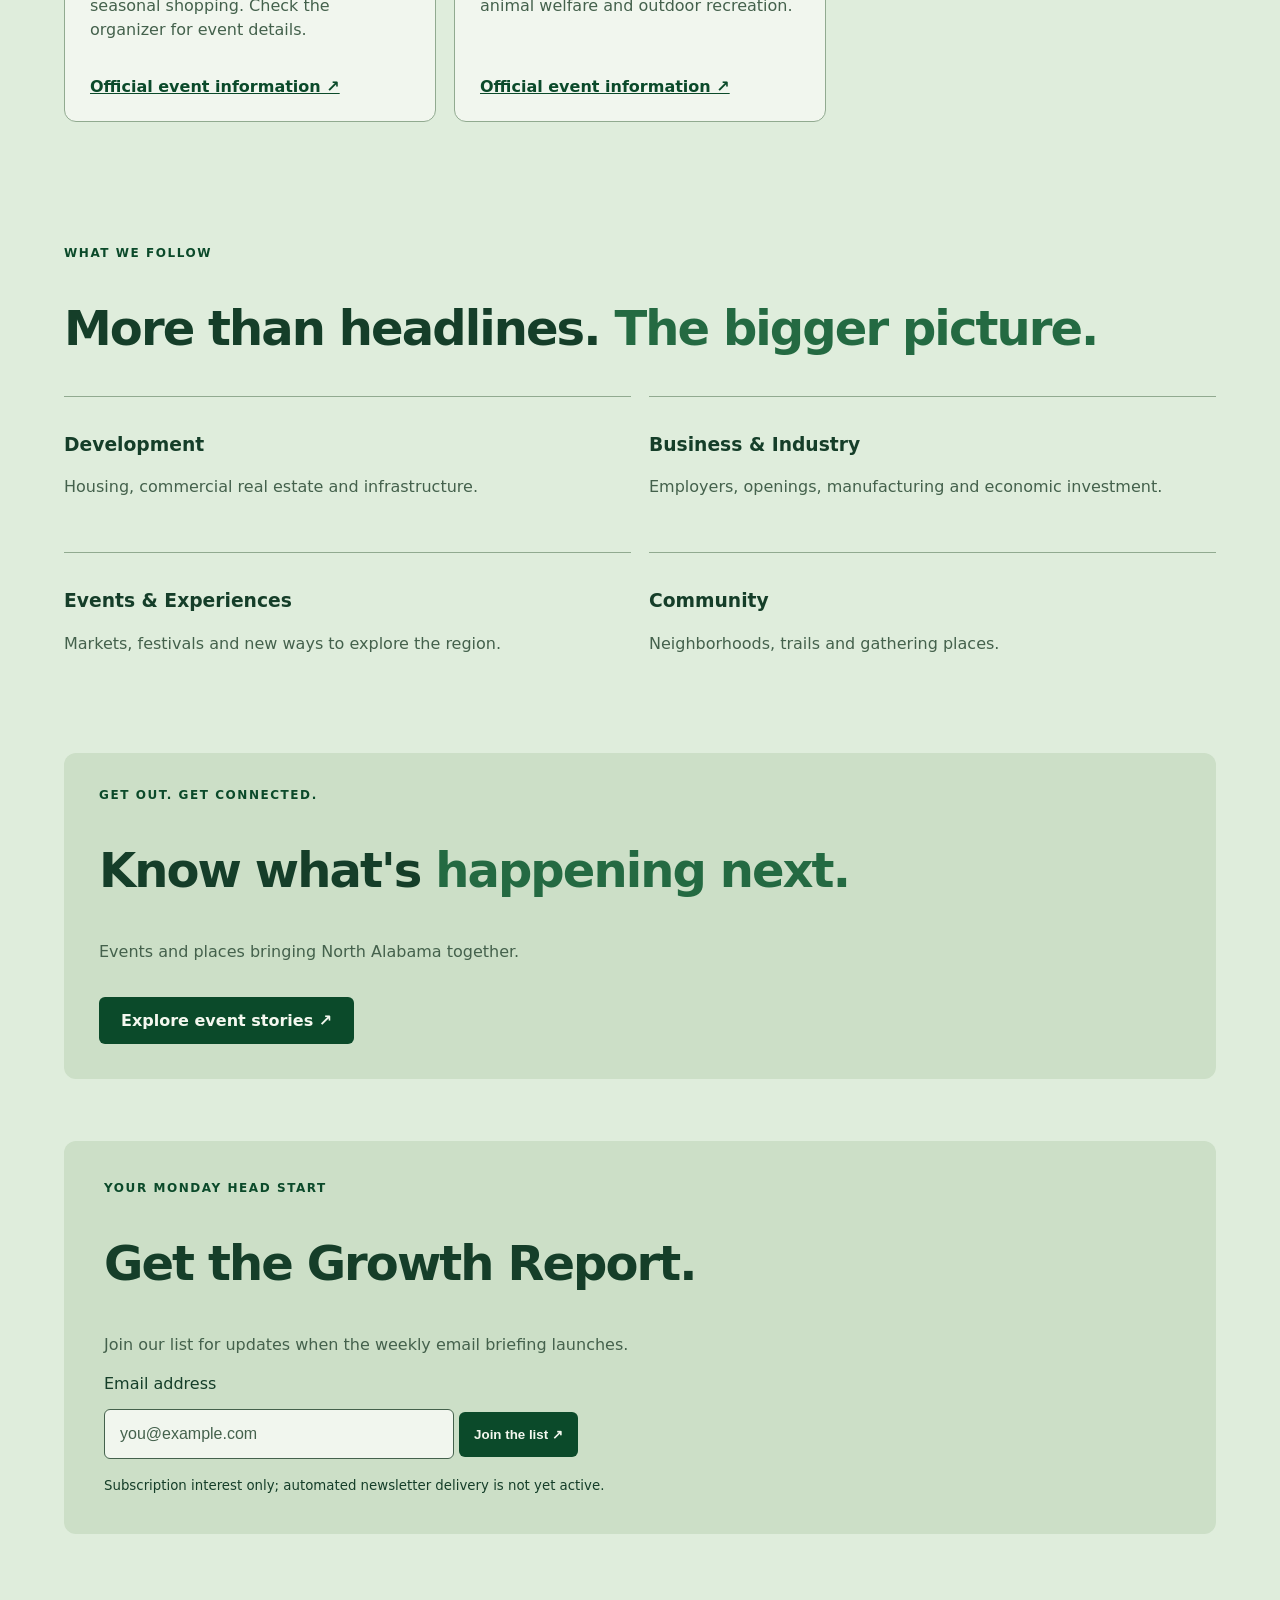
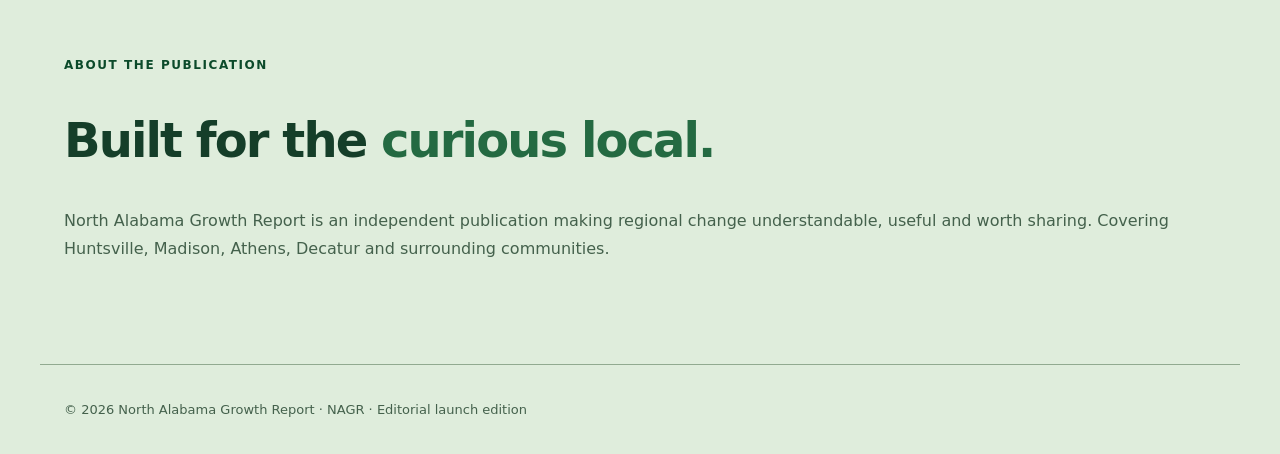
==== commit 14ba9aa6: "Match website palette to NAGR forest-green and sage logo" ====
--- a/index.html
+++ b/index.html
@@ -1 +1 @@
-<!doctype html><html lang="en"><head><meta charset="utf-8"><meta name="viewport" content="width=device-width,initial-scale=1"><meta name="theme-color" content="#08182c"><meta name="description" content="North Alabama Growth Report: development, business, industry and events shaping Huntsville and North Alabama."><title>North Alabama Growth Report | NAGR</title><link rel="canonical" href="https://north-alabama-growth-report.netlify.app/"><meta property="og:site_name" content="NAGR · North Alabama Growth Report"><meta property="og:title" content="North Alabama Growth Report | NAGR"><meta property="og:description" content="Development, business, industry and events shaping Huntsville and North Alabama."><meta property="og:image" content="https://north-alabama-growth-report.netlify.app/assets/nagr-logo.png"><meta property="og:image:alt" content="NAGR — North Alabama Growth Report"><meta property="og:type" content="website"><meta property="og:url" content="https://north-alabama-growth-report.netlify.app/"><link rel="stylesheet" href="/styles.css"></head><body><header><a href="/" class="logo" aria-label="North Alabama Growth Report home"><img class="brand-mark" src="/assets/nagr-logo.png" alt="NAGR — North Alabama Growth Report" width="200" height="200"></a><button class="menu" id="menu" aria-controls="nav" aria-expanded="false">Menu ☰</button><nav id="nav"><a href="#latest">Latest</a><a href="#coverage">Coverage</a><a href="#events">Events</a><a href="#about">About</a><a href="#subscribe">Subscribe</a></nav></header><main><section class="hero"><div class="eyebrow">THE WEEKLY PULSE OF NORTH ALABAMA</div><h1>The region is<br><em>changing.</em><br>Stay ahead.</h1><p>What's being built. What's opening. What's next. Development, industry, business and community stories from Huntsville and beyond.</p><a class="btn" href="#latest">Explore the report ↗</a></section><section id="latest" class="section"><div class="eyebrow">THE BRIEFING ROOM</div><h2>Stories shaping <em>our region.</em></h2><p class="muted">Launch edition · Stories link to original reporting and official event information.</p><div class="filters" aria-label="Filter stories"><button class="active" data-filter="all">All stories</button><button data-filter="development">Development</button><button data-filter="industry">Industry</button><button data-filter="events">Events</button><button data-filter="community">Community</button></div><div class="grid"><article class="story" data-category="development"><span class="tag">DEVELOPMENT · NOV 2, 2026</span><h3>Huntsville's next wave of shopping and dining</h3><p>From North Village to Front Row, new destinations are reshaping where residents gather.</p><a href="https://huntsvillebusinessjournal.com/news/2026/11/02/whats-driving-huntsvilles-retail-growth-developers-reveal-local-areas-to-watch/" target="_blank" rel="noopener noreferrer">Original reporting ↗</a></article><article class="story" data-category="industry"><span class="tag">INDUSTRY · NOV 2, 2026</span><h3>Greenbrier's industrial growth corridor</h3><p>Manufacturing investment and warehouse development continue west of Huntsville.</p><a href="https://huntsvillebusinessjournal.com/news/2026/11/02/defense-pharma-and-tech-sectors-drive-huntsvilles-industrial-demand-as-greenbrier-leads-new-construction/" target="_blank" rel="noopener noreferrer">Original reporting ↗</a></article><article class="story" data-category="industry"><span class="tag">MANUFACTURING · OCT 29, 2026</span><h3>One million vehicles made in North Alabama</h3><p>Mazda Toyota celebrates a manufacturing milestone and announces community grants.</p><a href="https://huntsvillebusinessjournal.com/news/2026/10/29/thanks-a-million-mazda-toyota-celebrates-milestone-by-giving-back-to-community/" target="_blank" rel="noopener noreferrer">Original reporting ↗</a></article><article class="story" data-category="events"><span class="tag">EVENTS · NOV 8, 2026</span><h3>MidCity Holiday Market</h3><p>Local makers, vintage finds and seasonal shopping. Check the organizer for event details.</p><a href="https://www.midcitydistrict.com/holidaymarket" target="_blank" rel="noopener noreferrer">Official event information ↗</a></article><article class="story" data-category="community"><span class="tag">COMMUNITY · NOV 7, 2026</span><h3>Paws in the Park</h3><p>A shelter-dog walking series connecting animal welfare and outdoor recreation.</p><a href="https://www.huntsvilleal.gov/huntsville-animal-services-launches-new-paws-in-the-park-outdoor-event-series/" target="_blank" rel="noopener noreferrer">Official event information ↗</a></article></div></section><section id="coverage" class="section"><div class="eyebrow">WHAT WE FOLLOW</div><h2>More than headlines. <em>The bigger picture.</em></h2><div class="coverage"><div><h3>Development</h3><p class="muted">Housing, commercial real estate and infrastructure.</p></div><div><h3>Business & Industry</h3><p class="muted">Employers, openings, manufacturing and economic investment.</p></div><div><h3>Events & Experiences</h3><p class="muted">Markets, festivals and new ways to explore the region.</p></div><div><h3>Community</h3><p class="muted">Neighborhoods, trails and gathering places.</p></div></div></section><section class="section feature" id="events"><div class="eyebrow">GET OUT. GET CONNECTED.</div><h2>Know what's <em>happening next.</em></h2><p class="muted">Events and places bringing North Alabama together.</p><a class="btn" href="#latest">Explore event stories ↗</a></section><section class="section" id="subscribe"><div class="subscribe"><div class="eyebrow">YOUR MONDAY HEAD START</div><h2>Get the Growth Report.</h2><p class="muted">Join our list for updates when the weekly email briefing launches.</p><form name="growth-report-newsletter" method="POST" data-netlify="true" action="/thanks.html"><input type="hidden" name="form-name" value="growth-report-newsletter"><label for="email">Email address</label><p><input id="email" name="email" type="email" placeholder="you@example.com" autocomplete="email" required> <button type="submit">Join the list ↗</button></p><small>Subscription interest only; automated newsletter delivery is not yet active.</small></form></div></section><section class="section" id="about"><div class="eyebrow">ABOUT THE PUBLICATION</div><h2>Built for the <em>curious local.</em></h2><p class="muted">North Alabama Growth Report is an independent publication making regional change understandable, useful and worth sharing. Covering Huntsville, Madison, Athens, Decatur and surrounding communities.</p></section></main><footer><p>© <span id="year">2026</span> North Alabama Growth Report · NAGR · Editorial launch edition</p></footer><script src="/script.js" defer></script></body></html>
+<!doctype html><html lang="en"><head><meta charset="utf-8"><meta name="viewport" content="width=device-width,initial-scale=1"><meta name="theme-color" content="#dfeddc"><meta name="description" content="North Alabama Growth Report: development, business, industry and events shaping Huntsville and North Alabama."><title>North Alabama Growth Report | NAGR</title><link rel="canonical" href="https://north-alabama-growth-report.netlify.app/"><meta property="og:site_name" content="NAGR · North Alabama Growth Report"><meta property="og:title" content="North Alabama Growth Report | NAGR"><meta property="og:description" content="Development, business, industry and events shaping Huntsville and North Alabama."><meta property="og:image" content="https://north-alabama-growth-report.netlify.app/assets/nagr-logo.png"><meta property="og:image:alt" content="NAGR — North Alabama Growth Report"><meta property="og:type" content="website"><meta property="og:url" content="https://north-alabama-growth-report.netlify.app/"><link rel="stylesheet" href="/styles.css"></head><body><header><a href="/" class="logo" aria-label="North Alabama Growth Report home"><img class="brand-mark" src="/assets/nagr-logo.png" alt="NAGR — North Alabama Growth Report" width="200" height="200"></a><button class="menu" id="menu" aria-controls="nav" aria-expanded="false">Menu ☰</button><nav id="nav"><a href="#latest">Latest</a><a href="#coverage">Coverage</a><a href="#events">Events</a><a href="#about">About</a><a href="#subscribe">Subscribe</a></nav></header><main><section class="hero"><div class="eyebrow">THE WEEKLY PULSE OF NORTH ALABAMA</div><h1>The region is<br><em>changing.</em><br>Stay ahead.</h1><p>What's being built. What's opening. What's next. Development, industry, business and community stories from Huntsville and beyond.</p><a class="btn" href="#latest">Explore the report ↗</a></section><section id="latest" class="section"><div class="eyebrow">THE BRIEFING ROOM</div><h2>Stories shaping <em>our region.</em></h2><p class="muted">Launch edition · Stories link to original reporting and official event information.</p><div class="filters" aria-label="Filter stories"><button class="active" data-filter="all">All stories</button><button data-filter="development">Development</button><button data-filter="industry">Industry</button><button data-filter="events">Events</button><button data-filter="community">Community</button></div><div class="grid"><article class="story" data-category="development"><span class="tag">DEVELOPMENT · NOV 2, 2026</span><h3>Huntsville's next wave of shopping and dining</h3><p>From North Village to Front Row, new destinations are reshaping where residents gather.</p><a href="https://huntsvillebusinessjournal.com/news/2026/11/02/whats-driving-huntsvilles-retail-growth-developers-reveal-local-areas-to-watch/" target="_blank" rel="noopener noreferrer">Original reporting ↗</a></article><article class="story" data-category="industry"><span class="tag">INDUSTRY · NOV 2, 2026</span><h3>Greenbrier's industrial growth corridor</h3><p>Manufacturing investment and warehouse development continue west of Huntsville.</p><a href="https://huntsvillebusinessjournal.com/news/2026/11/02/defense-pharma-and-tech-sectors-drive-huntsvilles-industrial-demand-as-greenbrier-leads-new-construction/" target="_blank" rel="noopener noreferrer">Original reporting ↗</a></article><article class="story" data-category="industry"><span class="tag">MANUFACTURING · OCT 29, 2026</span><h3>One million vehicles made in North Alabama</h3><p>Mazda Toyota celebrates a manufacturing milestone and announces community grants.</p><a href="https://huntsvillebusinessjournal.com/news/2026/10/29/thanks-a-million-mazda-toyota-celebrates-milestone-by-giving-back-to-community/" target="_blank" rel="noopener noreferrer">Original reporting ↗</a></article><article class="story" data-category="events"><span class="tag">EVENTS · NOV 8, 2026</span><h3>MidCity Holiday Market</h3><p>Local makers, vintage finds and seasonal shopping. Check the organizer for event details.</p><a href="https://www.midcitydistrict.com/holidaymarket" target="_blank" rel="noopener noreferrer">Official event information ↗</a></article><article class="story" data-category="community"><span class="tag">COMMUNITY · NOV 7, 2026</span><h3>Paws in the Park</h3><p>A shelter-dog walking series connecting animal welfare and outdoor recreation.</p><a href="https://www.huntsvilleal.gov/huntsville-animal-services-launches-new-paws-in-the-park-outdoor-event-series/" target="_blank" rel="noopener noreferrer">Official event information ↗</a></article></div></section><section id="coverage" class="section"><div class="eyebrow">WHAT WE FOLLOW</div><h2>More than headlines. <em>The bigger picture.</em></h2><div class="coverage"><div><h3>Development</h3><p class="muted">Housing, commercial real estate and infrastructure.</p></div><div><h3>Business & Industry</h3><p class="muted">Employers, openings, manufacturing and economic investment.</p></div><div><h3>Events & Experiences</h3><p class="muted">Markets, festivals and new ways to explore the region.</p></div><div><h3>Community</h3><p class="muted">Neighborhoods, trails and gathering places.</p></div></div></section><section class="section feature" id="events"><div class="eyebrow">GET OUT. GET CONNECTED.</div><h2>Know what's <em>happening next.</em></h2><p class="muted">Events and places bringing North Alabama together.</p><a class="btn" href="#latest">Explore event stories ↗</a></section><section class="section" id="subscribe"><div class="subscribe"><div class="eyebrow">YOUR MONDAY HEAD START</div><h2>Get the Growth Report.</h2><p class="muted">Join our list for updates when the weekly email briefing launches.</p><form name="growth-report-newsletter" method="POST" data-netlify="true" action="/thanks.html"><input type="hidden" name="form-name" value="growth-report-newsletter"><label for="email">Email address</label><p><input id="email" name="email" type="email" placeholder="you@example.com" autocomplete="email" required> <button type="submit">Join the list ↗</button></p><small>Subscription interest only; automated newsletter delivery is not yet active.</small></form></div></section><section class="section" id="about"><div class="eyebrow">ABOUT THE PUBLICATION</div><h2>Built for the <em>curious local.</em></h2><p class="muted">North Alabama Growth Report is an independent publication making regional change understandable, useful and worth sharing. Covering Huntsville, Madison, Athens, Decatur and surrounding communities.</p></section></main><footer><p>© <span id="year">2026</span> North Alabama Growth Report · NAGR · Editorial launch edition</p></footer><script src="/script.js" defer></script></body></html>
--- a/styles.css
+++ b/styles.css
@@ -1,4 +1,70 @@
-:root{font-family:system-ui,-apple-system,Segoe UI,sans-serif;color:#eaf2fa;background:#08182c}*{box-sizing:border-box}body{margin:0}a{color:inherit}header,main,footer{max-width:1200px;margin:auto;padding:24px}header{display:flex;align-items:center;justify-content:space-between;border-bottom:1px solid #29405b}.logo{font-weight:900;letter-spacing:.06em;line-height:1.2}.logo small{display:block;color:#e7b76b;font-size:11px;margin-top:6px}nav{display:flex;gap:20px}nav a{text-decoration:none;font-size:14px}h1{font-size:clamp(3rem,8vw,6rem);line-height:1.02;letter-spacing:-.06em;margin:22px 0}h2{font-size:clamp(2rem,4vw,3rem);letter-spacing:-.04em}em{color:#f3bd6c;font-style:normal}.hero{padding:85px 0 65px;border-bottom:1px solid #29405b}.eyebrow,.tag{color:#f3bd6c;font-size:12px;letter-spacing:.13em;font-weight:800}.hero p{max-width:650px;font-size:20px;color:#b6c7d8;line-height:1.6}.btn{display:inline-block;background:#f3bd6c;color:#08182c;padding:14px 22px;border-radius:6px;text-decoration:none;font-weight:800;margin-top:16px}.section{padding:62px 0}.muted{color:#b6c7d8;line-height:1.7}.filters{display:flex;gap:10px;flex-wrap:wrap;margin:25px 0}.filters button{cursor:pointer;border:1px solid #38516c;color:#dce9f5;background:transparent;border-radius:30px;padding:10px 15px}.filters button.active{background:#f3bd6c;color:#08182c}.grid{display:grid;grid-template-columns:repeat(3,minmax(0,1fr));gap:18px}.story{background:#102944;border:1px solid #27425e;border-radius:12px;padding:25px;min-height:265px;display:flex;flex-direction:column}.story[hidden]{display:none}.story h3{font-size:23px;line-height:1.2;margin:18px 0 10px}.story p{color:#bacbda;line-height:1.55}.story a{margin-top:auto;color:#f3bd6c;font-weight:700}.feature{background:#123553;padding:35px;border-radius:12px}.coverage{display:grid;grid-template-columns:repeat(2,1fr);gap:18px}.coverage>div{border-top:1px solid #36516a;padding:18px 0}.subscribe{background:#122e4c;border-radius:12px;padding:40px}input{padding:15px;border:1px solid #61758c;border-radius:6px;background:#fff;color:#111;width:min(100%,350px);font-size:16px}button[type=submit]{padding:15px;background:#f3bd6c;border:0;border-radius:6px;font-weight:800;cursor:pointer}footer{border-top:1px solid #29405b;color:#b6c7d8;font-size:13px}.menu{display:none}@media(max-width:750px){.grid{grid-template-columns:1fr}.coverage{grid-template-columns:1fr}.menu{display:block;background:transparent;color:white;border:1px solid #54708e;padding:8px 12px}nav{display:none;position:absolute;right:20px;top:75px;background:#123553;padding:20px;border:1px solid #38516c;flex-direction:column;z-index:5}nav.open{display:flex}.hero{padding-top:50px}.subscribe{padding:24px}button[type=submit]{margin-top:10px}}
-
-/* Canva NAGR logo: retain the full source asset and frame its central wordmark. */
-.logo{display:block;flex-shrink:0;line-height:0;border-radius:4px;overflow:hidden}.brand-mark{display:block;width:200px;height:84px;object-fit:cover}header{gap:24px;position:relative}a:focus-visible,button:focus-visible{outline:3px solid #f3bd6c;outline-offset:4px}@media(max-width:750px){.brand-mark{width:200px;height:84px}nav{top:calc(100% - 8px)}}@media(max-width:380px){header{padding:16px;gap:12px}.brand-mark{width:185px;height:80px}.menu{white-space:nowrap}}
+:root {
+  font-family: system-ui, -apple-system, Segoe UI, sans-serif;
+  --page: #dfeddc;
+  --surface: #f1f6ee;
+  --panel: #ccdfc7;
+  --ink: #153e29;
+  --muted: #44614c;
+  --accent: #0b4a2a;
+  --accent-hover: #07371f;
+  --highlight: #246a42;
+  --line: #91aa90;
+  --on-accent: #f4f8ef;
+  color: var(--ink);
+  background: var(--page);
+}
+* { box-sizing: border-box; }
+body { margin: 0; }
+a { color: inherit; }
+header, main, footer { max-width: 1200px; margin: auto; padding: 24px; }
+header { display: flex; align-items: center; justify-content: space-between; gap: 24px; position: relative; border-bottom: 1px solid var(--line); }
+.logo { display: block; flex-shrink: 0; line-height: 0; border-radius: 4px; overflow: hidden; }
+.brand-mark { display: block; width: 200px; height: 84px; object-fit: cover; }
+nav { display: flex; gap: 20px; }
+nav a { text-decoration: none; font-size: 14px; }
+nav a:hover { color: var(--highlight); text-decoration: underline; }
+h1 { font-size: clamp(3rem, 8vw, 6rem); line-height: 1.02; letter-spacing: -.06em; margin: 22px 0; }
+h2 { font-size: clamp(2rem, 4vw, 3rem); letter-spacing: -.04em; }
+em { color: var(--highlight); font-style: normal; }
+.hero { padding: 85px 0 65px; border-bottom: 1px solid var(--line); }
+.eyebrow, .tag { color: var(--accent); font-size: 12px; letter-spacing: .13em; font-weight: 800; }
+.hero p { max-width: 650px; font-size: 20px; color: var(--muted); line-height: 1.6; }
+.btn { display: inline-block; background: var(--accent); color: var(--on-accent); padding: 14px 22px; border-radius: 6px; text-decoration: none; font-weight: 800; margin-top: 16px; }
+.btn:hover, button[type=submit]:hover { background: var(--accent-hover); }
+.section { padding: 62px 0; }
+.muted { color: var(--muted); line-height: 1.7; }
+.filters { display: flex; gap: 10px; flex-wrap: wrap; margin: 25px 0; }
+.filters button { cursor: pointer; border: 1px solid var(--line); color: var(--ink); background: transparent; border-radius: 30px; padding: 10px 15px; }
+.filters button:hover { border-color: var(--accent); }
+.filters button.active { background: var(--accent); color: var(--on-accent); border-color: var(--accent); }
+.grid { display: grid; grid-template-columns: repeat(3, minmax(0, 1fr)); gap: 18px; }
+.story { background: var(--surface); border: 1px solid var(--line); border-radius: 12px; padding: 25px; min-height: 265px; display: flex; flex-direction: column; }
+.story[hidden] { display: none; }
+.story h3 { font-size: 23px; line-height: 1.2; margin: 18px 0 10px; }
+.story p { color: var(--muted); line-height: 1.55; }
+.story a { margin-top: auto; color: var(--accent); font-weight: 700; }
+.story a:hover { color: var(--accent-hover); }
+.feature { background: var(--panel); padding: 35px; border-radius: 12px; }
+.coverage { display: grid; grid-template-columns: repeat(2, 1fr); gap: 18px; }
+.coverage > div { border-top: 1px solid var(--line); padding: 18px 0; }
+.subscribe { background: var(--panel); border-radius: 12px; padding: 40px; }
+input { padding: 15px; border: 1px solid var(--muted); border-radius: 6px; background: var(--surface); color: var(--ink); width: min(100%, 350px); font-size: 16px; }
+input::placeholder { color: var(--muted); opacity: 1; }
+button[type=submit] { padding: 15px; background: var(--accent); color: var(--on-accent); border: 0; border-radius: 6px; font-weight: 800; cursor: pointer; }
+footer { border-top: 1px solid var(--line); color: var(--muted); font-size: 13px; }
+.menu { display: none; }
+a:focus-visible, button:focus-visible, input:focus-visible { outline: 3px solid var(--highlight); outline-offset: 4px; }
+@media (max-width: 750px) {
+  .grid, .coverage { grid-template-columns: 1fr; }
+  .menu { display: block; background: transparent; color: var(--ink); border: 1px solid var(--muted); padding: 8px 12px; }
+  nav { display: none; position: absolute; right: 20px; top: calc(100% - 8px); background: var(--surface); padding: 20px; border: 1px solid var(--line); flex-direction: column; z-index: 5; }
+  nav.open { display: flex; }
+  .hero { padding-top: 50px; }
+  .subscribe { padding: 24px; }
+  button[type=submit] { margin-top: 10px; }
+}
+@media (max-width: 380px) {
+  header { padding: 16px; gap: 12px; }
+  .brand-mark { width: 185px; height: 80px; }
+  .menu { white-space: nowrap; }
+}
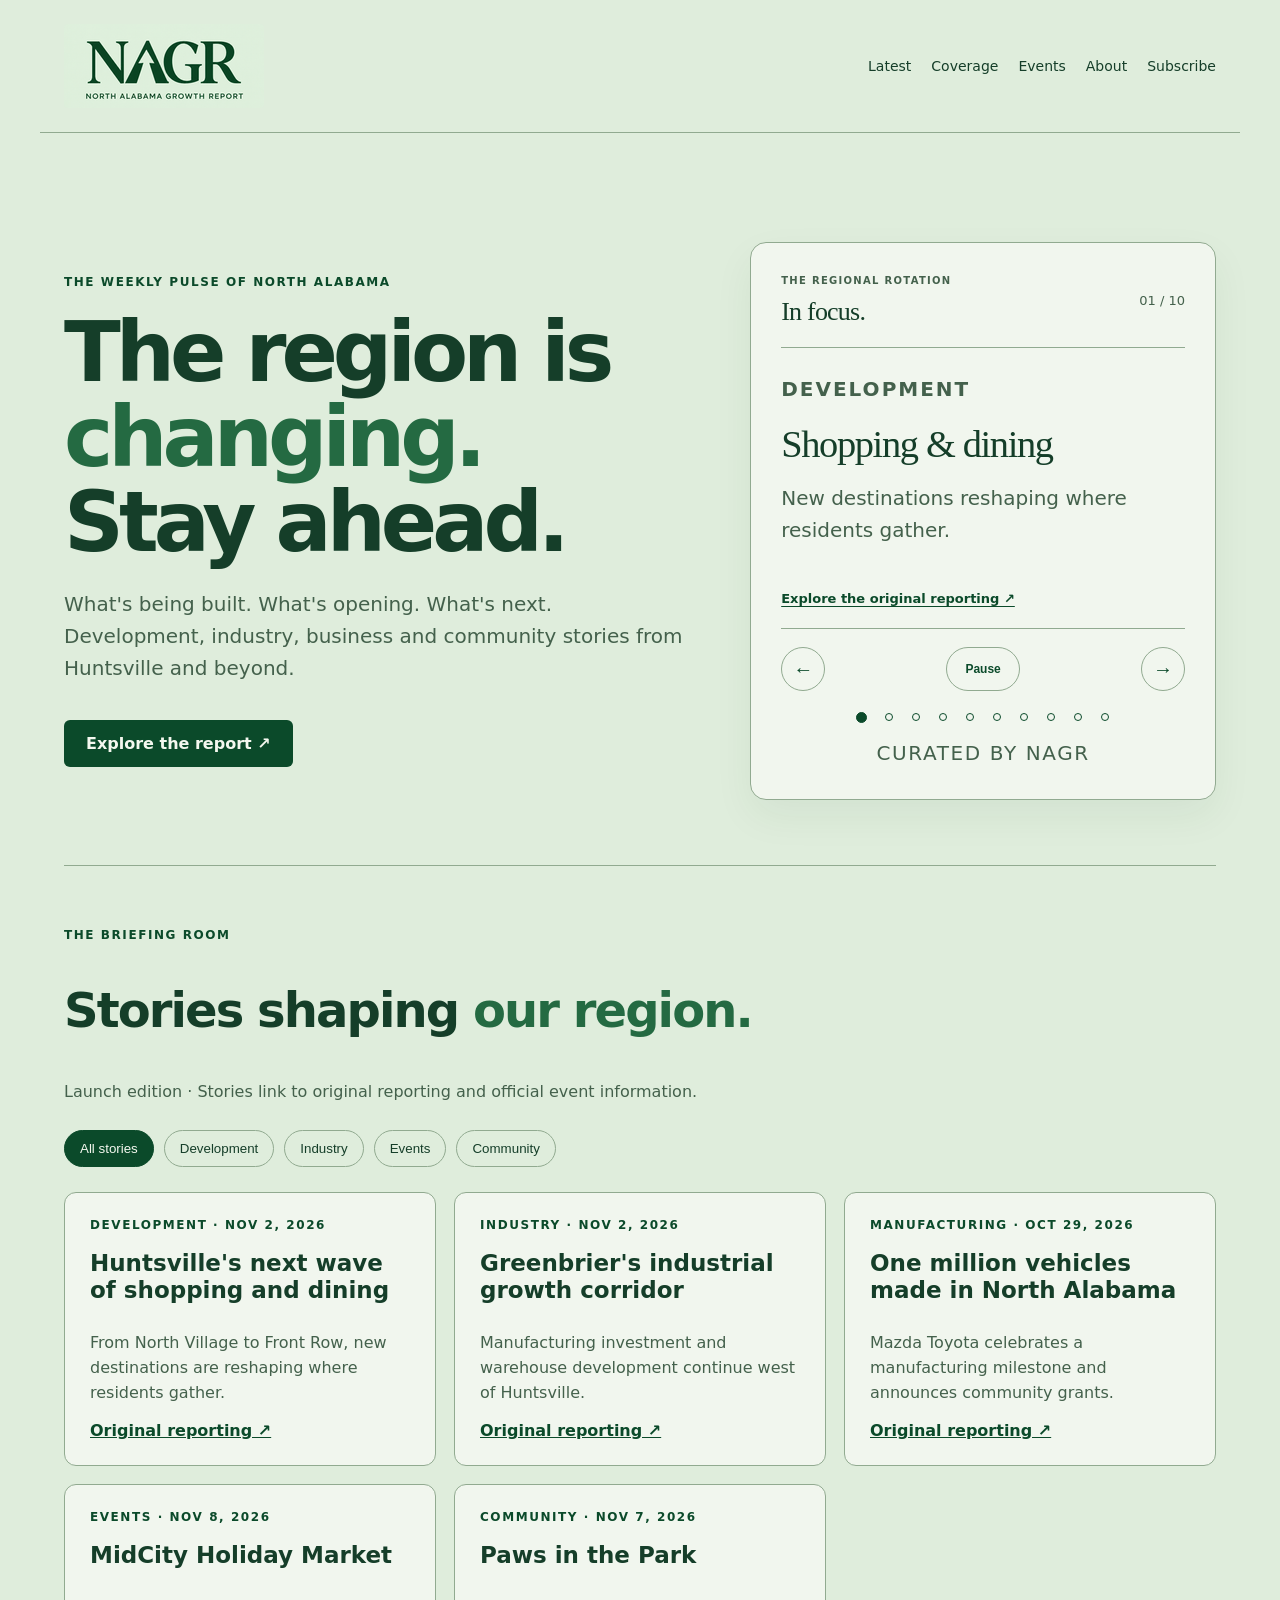
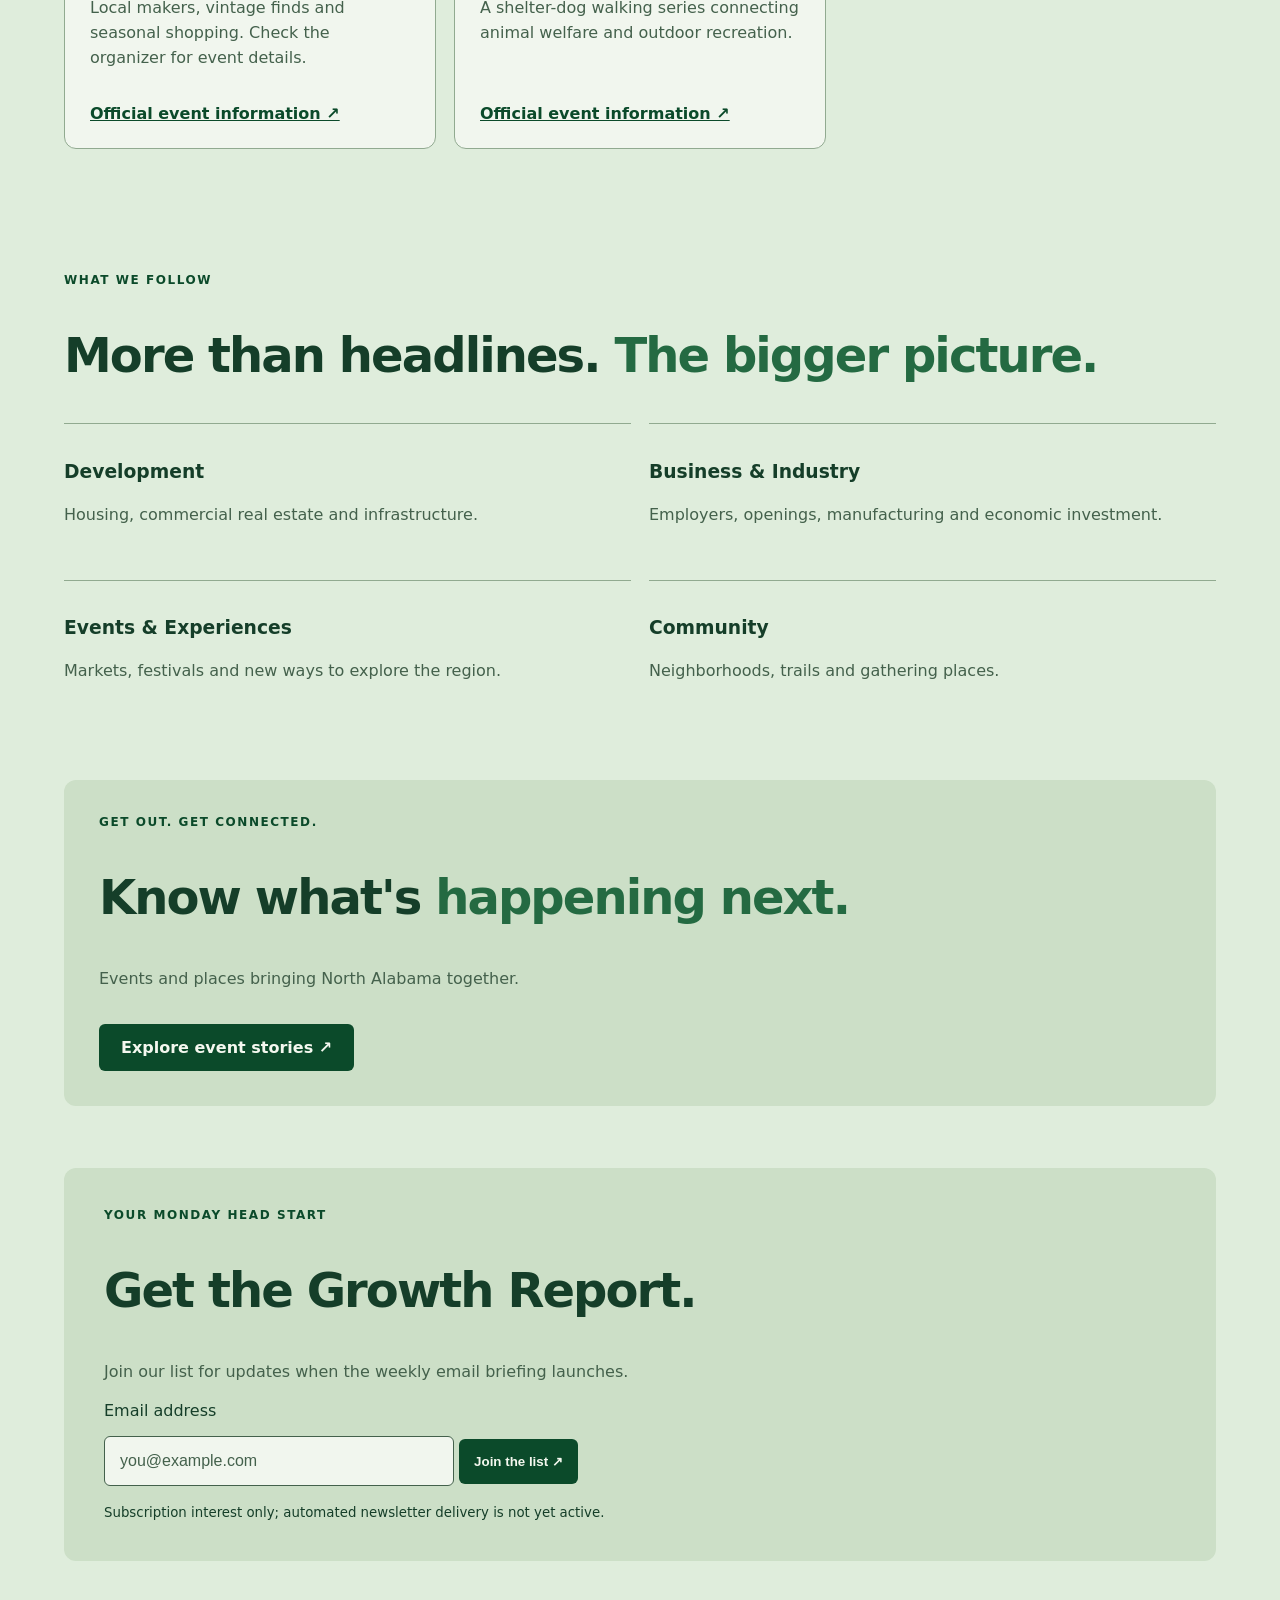
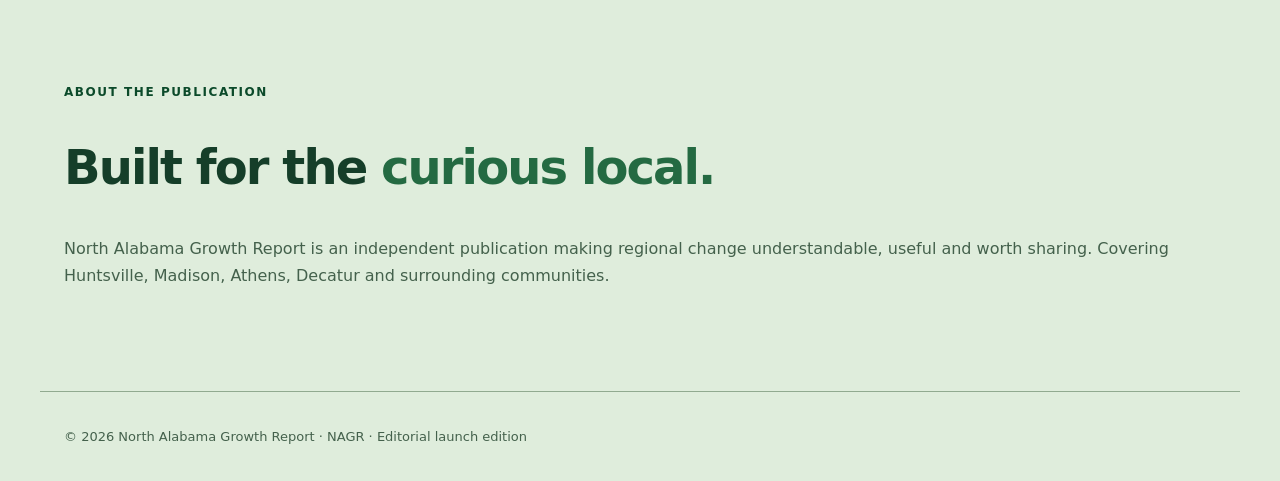
==== commit 9bff2799: "Add an accessible hero carousel for ten curated regional topics" ====
--- a/index.html
+++ b/index.html
@@ -1 +1 @@
-<!doctype html><html lang="en"><head><meta charset="utf-8"><meta name="viewport" content="width=device-width,initial-scale=1"><meta name="theme-color" content="#dfeddc"><meta name="description" content="North Alabama Growth Report: development, business, industry and events shaping Huntsville and North Alabama."><title>North Alabama Growth Report | NAGR</title><link rel="canonical" href="https://north-alabama-growth-report.netlify.app/"><meta property="og:site_name" content="NAGR · North Alabama Growth Report"><meta property="og:title" content="North Alabama Growth Report | NAGR"><meta property="og:description" content="Development, business, industry and events shaping Huntsville and North Alabama."><meta property="og:image" content="https://north-alabama-growth-report.netlify.app/assets/nagr-logo.png"><meta property="og:image:alt" content="NAGR — North Alabama Growth Report"><meta property="og:type" content="website"><meta property="og:url" content="https://north-alabama-growth-report.netlify.app/"><link rel="stylesheet" href="/styles.css"></head><body><header><a href="/" class="logo" aria-label="North Alabama Growth Report home"><img class="brand-mark" src="/assets/nagr-logo.png" alt="NAGR — North Alabama Growth Report" width="200" height="200"></a><button class="menu" id="menu" aria-controls="nav" aria-expanded="false">Menu ☰</button><nav id="nav"><a href="#latest">Latest</a><a href="#coverage">Coverage</a><a href="#events">Events</a><a href="#about">About</a><a href="#subscribe">Subscribe</a></nav></header><main><section class="hero"><div class="eyebrow">THE WEEKLY PULSE OF NORTH ALABAMA</div><h1>The region is<br><em>changing.</em><br>Stay ahead.</h1><p>What's being built. What's opening. What's next. Development, industry, business and community stories from Huntsville and beyond.</p><a class="btn" href="#latest">Explore the report ↗</a></section><section id="latest" class="section"><div class="eyebrow">THE BRIEFING ROOM</div><h2>Stories shaping <em>our region.</em></h2><p class="muted">Launch edition · Stories link to original reporting and official event information.</p><div class="filters" aria-label="Filter stories"><button class="active" data-filter="all">All stories</button><button data-filter="development">Development</button><button data-filter="industry">Industry</button><button data-filter="events">Events</button><button data-filter="community">Community</button></div><div class="grid"><article class="story" data-category="development"><span class="tag">DEVELOPMENT · NOV 2, 2026</span><h3>Huntsville's next wave of shopping and dining</h3><p>From North Village to Front Row, new destinations are reshaping where residents gather.</p><a href="https://huntsvillebusinessjournal.com/news/2026/11/02/whats-driving-huntsvilles-retail-growth-developers-reveal-local-areas-to-watch/" target="_blank" rel="noopener noreferrer">Original reporting ↗</a></article><article class="story" data-category="industry"><span class="tag">INDUSTRY · NOV 2, 2026</span><h3>Greenbrier's industrial growth corridor</h3><p>Manufacturing investment and warehouse development continue west of Huntsville.</p><a href="https://huntsvillebusinessjournal.com/news/2026/11/02/defense-pharma-and-tech-sectors-drive-huntsvilles-industrial-demand-as-greenbrier-leads-new-construction/" target="_blank" rel="noopener noreferrer">Original reporting ↗</a></article><article class="story" data-category="industry"><span class="tag">MANUFACTURING · OCT 29, 2026</span><h3>One million vehicles made in North Alabama</h3><p>Mazda Toyota celebrates a manufacturing milestone and announces community grants.</p><a href="https://huntsvillebusinessjournal.com/news/2026/10/29/thanks-a-million-mazda-toyota-celebrates-milestone-by-giving-back-to-community/" target="_blank" rel="noopener noreferrer">Original reporting ↗</a></article><article class="story" data-category="events"><span class="tag">EVENTS · NOV 8, 2026</span><h3>MidCity Holiday Market</h3><p>Local makers, vintage finds and seasonal shopping. Check the organizer for event details.</p><a href="https://www.midcitydistrict.com/holidaymarket" target="_blank" rel="noopener noreferrer">Official event information ↗</a></article><article class="story" data-category="community"><span class="tag">COMMUNITY · NOV 7, 2026</span><h3>Paws in the Park</h3><p>A shelter-dog walking series connecting animal welfare and outdoor recreation.</p><a href="https://www.huntsvilleal.gov/huntsville-animal-services-launches-new-paws-in-the-park-outdoor-event-series/" target="_blank" rel="noopener noreferrer">Official event information ↗</a></article></div></section><section id="coverage" class="section"><div class="eyebrow">WHAT WE FOLLOW</div><h2>More than headlines. <em>The bigger picture.</em></h2><div class="coverage"><div><h3>Development</h3><p class="muted">Housing, commercial real estate and infrastructure.</p></div><div><h3>Business & Industry</h3><p class="muted">Employers, openings, manufacturing and economic investment.</p></div><div><h3>Events & Experiences</h3><p class="muted">Markets, festivals and new ways to explore the region.</p></div><div><h3>Community</h3><p class="muted">Neighborhoods, trails and gathering places.</p></div></div></section><section class="section feature" id="events"><div class="eyebrow">GET OUT. GET CONNECTED.</div><h2>Know what's <em>happening next.</em></h2><p class="muted">Events and places bringing North Alabama together.</p><a class="btn" href="#latest">Explore event stories ↗</a></section><section class="section" id="subscribe"><div class="subscribe"><div class="eyebrow">YOUR MONDAY HEAD START</div><h2>Get the Growth Report.</h2><p class="muted">Join our list for updates when the weekly email briefing launches.</p><form name="growth-report-newsletter" method="POST" data-netlify="true" action="/thanks.html"><input type="hidden" name="form-name" value="growth-report-newsletter"><label for="email">Email address</label><p><input id="email" name="email" type="email" placeholder="you@example.com" autocomplete="email" required> <button type="submit">Join the list ↗</button></p><small>Subscription interest only; automated newsletter delivery is not yet active.</small></form></div></section><section class="section" id="about"><div class="eyebrow">ABOUT THE PUBLICATION</div><h2>Built for the <em>curious local.</em></h2><p class="muted">North Alabama Growth Report is an independent publication making regional change understandable, useful and worth sharing. Covering Huntsville, Madison, Athens, Decatur and surrounding communities.</p></section></main><footer><p>© <span id="year">2026</span> North Alabama Growth Report · NAGR · Editorial launch edition</p></footer><script src="/script.js" defer></script></body></html>
+<!doctype html><html lang="en"><head><meta charset="utf-8"><meta name="viewport" content="width=device-width,initial-scale=1"><meta name="theme-color" content="#dfeddc"><meta name="description" content="North Alabama Growth Report: development, business, industry and events shaping Huntsville and North Alabama."><title>North Alabama Growth Report | NAGR</title><link rel="canonical" href="https://north-alabama-growth-report.netlify.app/"><meta property="og:site_name" content="NAGR · North Alabama Growth Report"><meta property="og:title" content="North Alabama Growth Report | NAGR"><meta property="og:description" content="Development, business, industry and events shaping Huntsville and North Alabama."><meta property="og:image" content="https://north-alabama-growth-report.netlify.app/assets/nagr-logo.png"><meta property="og:image:alt" content="NAGR — North Alabama Growth Report"><meta property="og:type" content="website"><meta property="og:url" content="https://north-alabama-growth-report.netlify.app/"><link rel="stylesheet" href="/styles.css"></head><body><header><a href="/" class="logo" aria-label="North Alabama Growth Report home"><img class="brand-mark" src="/assets/nagr-logo.png" alt="NAGR — North Alabama Growth Report" width="200" height="200"></a><button class="menu" id="menu" aria-controls="nav" aria-expanded="false">Menu ☰</button><nav id="nav"><a href="#latest">Latest</a><a href="#coverage">Coverage</a><a href="#events">Events</a><a href="#about">About</a><a href="#subscribe">Subscribe</a></nav></header><main><section class="hero"><div class="hero-intro"><div class="eyebrow">THE WEEKLY PULSE OF NORTH ALABAMA</div><h1>The region is<br><em>changing.</em><br>Stay ahead.</h1><p>What's being built. What's opening. What's next. Development, industry, business and community stories from Huntsville and beyond.</p><a class="btn" href="#latest">Explore the report ↗</a></div><aside class="topic-carousel" data-topic-carousel role="region" aria-roledescription="carousel" aria-label="Top regional topics"><div class="topic-heading"><div><p class="eyebrow">THE REGIONAL ROTATION</p><h2>In focus.</h2></div><span class="topic-counter" data-topic-counter aria-hidden="true">01 / 10</span></div><div class="topic-slides" data-topic-slides></div><div class="topic-fallback" data-topic-fallback><h3>Our regional watchlist</h3><p>Development, business, industry and community. Explore the topics shaping North Alabama.</p><a href="#coverage">Explore our coverage ↗</a></div><div class="topic-controls" data-topic-controls hidden><div class="topic-navigation"><button type="button" data-topic-prev aria-label="Previous topic">←</button><button type="button" class="topic-toggle" data-topic-toggle aria-label="Pause automatic topic rotation">Pause</button><button type="button" data-topic-next aria-label="Next topic">→</button></div><div class="topic-dots" data-topic-dots aria-label="Choose a topic"></div><p class="topic-curation">Curated by NAGR</p></div><p class="sr-only" data-topic-status role="status" aria-live="polite" aria-atomic="true"></p></aside></section><section id="latest" class="section"><div class="eyebrow">THE BRIEFING ROOM</div><h2>Stories shaping <em>our region.</em></h2><p class="muted">Launch edition · Stories link to original reporting and official event information.</p><div class="filters" aria-label="Filter stories"><button class="active" data-filter="all">All stories</button><button data-filter="development">Development</button><button data-filter="industry">Industry</button><button data-filter="events">Events</button><button data-filter="community">Community</button></div><div class="grid"><article class="story" data-category="development"><span class="tag">DEVELOPMENT · NOV 2, 2026</span><h3>Huntsville's next wave of shopping and dining</h3><p>From North Village to Front Row, new destinations are reshaping where residents gather.</p><a href="https://huntsvillebusinessjournal.com/news/2026/11/02/whats-driving-huntsvilles-retail-growth-developers-reveal-local-areas-to-watch/" target="_blank" rel="noopener noreferrer">Original reporting ↗</a></article><article class="story" data-category="industry"><span class="tag">INDUSTRY · NOV 2, 2026</span><h3>Greenbrier's industrial growth corridor</h3><p>Manufacturing investment and warehouse development continue west of Huntsville.</p><a href="https://huntsvillebusinessjournal.com/news/2026/11/02/defense-pharma-and-tech-sectors-drive-huntsvilles-industrial-demand-as-greenbrier-leads-new-construction/" target="_blank" rel="noopener noreferrer">Original reporting ↗</a></article><article class="story" data-category="industry"><span class="tag">MANUFACTURING · OCT 29, 2026</span><h3>One million vehicles made in North Alabama</h3><p>Mazda Toyota celebrates a manufacturing milestone and announces community grants.</p><a href="https://huntsvillebusinessjournal.com/news/2026/10/29/thanks-a-million-mazda-toyota-celebrates-milestone-by-giving-back-to-community/" target="_blank" rel="noopener noreferrer">Original reporting ↗</a></article><article class="story" data-category="events"><span class="tag">EVENTS · NOV 8, 2026</span><h3>MidCity Holiday Market</h3><p>Local makers, vintage finds and seasonal shopping. Check the organizer for event details.</p><a href="https://www.midcitydistrict.com/holidaymarket" target="_blank" rel="noopener noreferrer">Official event information ↗</a></article><article class="story" data-category="community"><span class="tag">COMMUNITY · NOV 7, 2026</span><h3>Paws in the Park</h3><p>A shelter-dog walking series connecting animal welfare and outdoor recreation.</p><a href="https://www.huntsvilleal.gov/huntsville-animal-services-launches-new-paws-in-the-park-outdoor-event-series/" target="_blank" rel="noopener noreferrer">Official event information ↗</a></article></div></section><section id="coverage" class="section"><div class="eyebrow">WHAT WE FOLLOW</div><h2>More than headlines. <em>The bigger picture.</em></h2><div class="coverage"><div><h3>Development</h3><p class="muted">Housing, commercial real estate and infrastructure.</p></div><div><h3>Business & Industry</h3><p class="muted">Employers, openings, manufacturing and economic investment.</p></div><div><h3>Events & Experiences</h3><p class="muted">Markets, festivals and new ways to explore the region.</p></div><div><h3>Community</h3><p class="muted">Neighborhoods, trails and gathering places.</p></div></div></section><section class="section feature" id="events"><div class="eyebrow">GET OUT. GET CONNECTED.</div><h2>Know what's <em>happening next.</em></h2><p class="muted">Events and places bringing North Alabama together.</p><a class="btn" href="#latest">Explore event stories ↗</a></section><section class="section" id="subscribe"><div class="subscribe"><div class="eyebrow">YOUR MONDAY HEAD START</div><h2>Get the Growth Report.</h2><p class="muted">Join our list for updates when the weekly email briefing launches.</p><form name="growth-report-newsletter" method="POST" data-netlify="true" action="/thanks.html"><input type="hidden" name="form-name" value="growth-report-newsletter"><label for="email">Email address</label><p><input id="email" name="email" type="email" placeholder="you@example.com" autocomplete="email" required> <button type="submit">Join the list ↗</button></p><small>Subscription interest only; automated newsletter delivery is not yet active.</small></form></div></section><section class="section" id="about"><div class="eyebrow">ABOUT THE PUBLICATION</div><h2>Built for the <em>curious local.</em></h2><p class="muted">North Alabama Growth Report is an independent publication making regional change understandable, useful and worth sharing. Covering Huntsville, Madison, Athens, Decatur and surrounding communities.</p></section></main><footer><p>© <span id="year">2026</span> North Alabama Growth Report · NAGR · Editorial launch edition</p></footer><script src="/script.js" defer></script><script type="module" src="/topic-carousel.mjs"></script></body></html>
--- a/styles.css
+++ b/styles.css
@@ -68,3 +68,43 @@
   .brand-mark { width: 185px; height: 80px; }
   .menu { white-space: nowrap; }
 }
+
+/* Topic rotation fills the open right side of the masthead's hero. */
+.hero { display: grid; grid-template-columns: minmax(0, 1.15fr) minmax(310px, .85fr); gap: 56px; align-items: center; }
+.hero-intro h1 { font-size: clamp(3rem, 6.5vw, 5.4rem); }
+.topic-carousel { min-width: 0; background: var(--surface); border: 1px solid var(--line); border-radius: 16px; padding: 30px; box-shadow: 0 16px 40px rgb(21 62 41 / 6%); }
+.topic-heading { display: flex; align-items: center; justify-content: space-between; gap: 12px; border-bottom: 1px solid var(--line); padding-bottom: 20px; }
+.topic-heading .eyebrow { font-size: 10px; margin: 0 0 8px; }
+.topic-heading h2 { font-family: Georgia, serif; font-size: 26px; letter-spacing: -.03em; margin: 0; font-weight: 400; }
+.topic-counter { color: var(--muted); font-size: 13px; font-variant-numeric: tabular-nums; white-space: nowrap; }
+.topic-slides { min-height: 280px; }
+.topic-slides:empty { display: none; }
+.topic-card { display: flex; flex-direction: column; min-height: 280px; padding: 25px 0 20px; }
+.topic-card[hidden], .topic-controls[hidden] { display: none; }
+.topic-category { color: var(--accent); font-size: 11px; letter-spacing: .1em; text-transform: uppercase; margin: 0 0 18px; font-weight: 800; }
+.topic-title { font: 400 clamp(1.8rem, 3vw, 2.5rem)/1.12 Georgia, serif; letter-spacing: -.035em; margin: 0 0 16px; overflow-wrap: anywhere; }
+.topic-description, .topic-fallback p { color: var(--muted); font-size: 15px; line-height: 1.6; margin: 0 0 20px; }
+.topic-link { color: var(--accent); font-size: 13px; line-height: 1.5; font-weight: 750; margin-top: auto; text-underline-offset: 3px; }
+.topic-navigation { display: flex; justify-content: space-between; align-items: center; border-top: 1px solid var(--line); padding-top: 18px; }
+.topic-navigation button { width: 44px; min-height: 44px; border: 1px solid var(--line); border-radius: 50%; background: transparent; color: var(--accent); cursor: pointer; font-size: 20px; }
+.topic-navigation .topic-toggle { width: auto; padding: 0 18px; font-size: 12px; font-weight: 750; border-radius: 24px; }
+.topic-navigation button:hover { background: var(--panel); border-color: var(--accent); }
+.topic-navigation button:disabled { opacity: .5; cursor: default; }
+.topic-dots { display: flex; flex-wrap: wrap; justify-content: center; gap: 3px; margin-top: 14px; }
+.topic-dot { display: grid; place-items: center; width: 24px; height: 24px; border: 0; padding: 0; background: transparent; cursor: pointer; }
+.topic-dot::before { content: ''; width: 6px; height: 6px; border: 1px solid var(--accent); border-radius: 50%; }
+.topic-dot[aria-pressed="true"]::before { background: var(--accent); width: 9px; height: 9px; }
+.topic-curation { margin: 8px 0 0; color: var(--muted); font-size: 10px; letter-spacing: .08em; text-transform: uppercase; text-align: center; }
+.topic-fallback { padding: 20px 0; }
+.topic-fallback h3 { font: 400 30px/1.2 Georgia, serif; }
+.topic-fallback a { color: var(--accent); }
+.sr-only { position: absolute; width: 1px; height: 1px; padding: 0; margin: -1px; overflow: hidden; clip: rect(0, 0, 0, 0); white-space: nowrap; border: 0; }
+@media (max-width: 900px) {
+  .hero { grid-template-columns: 1fr; gap: 36px; }
+  .hero-intro h1 { font-size: clamp(3rem, 8vw, 5.4rem); }
+  .topic-carousel { max-width: 600px; width: 100%; }
+}
+@media (max-width: 480px) {
+  .topic-carousel { padding: 22px; }
+  .topic-slides, .topic-card { min-height: 310px; }
+}
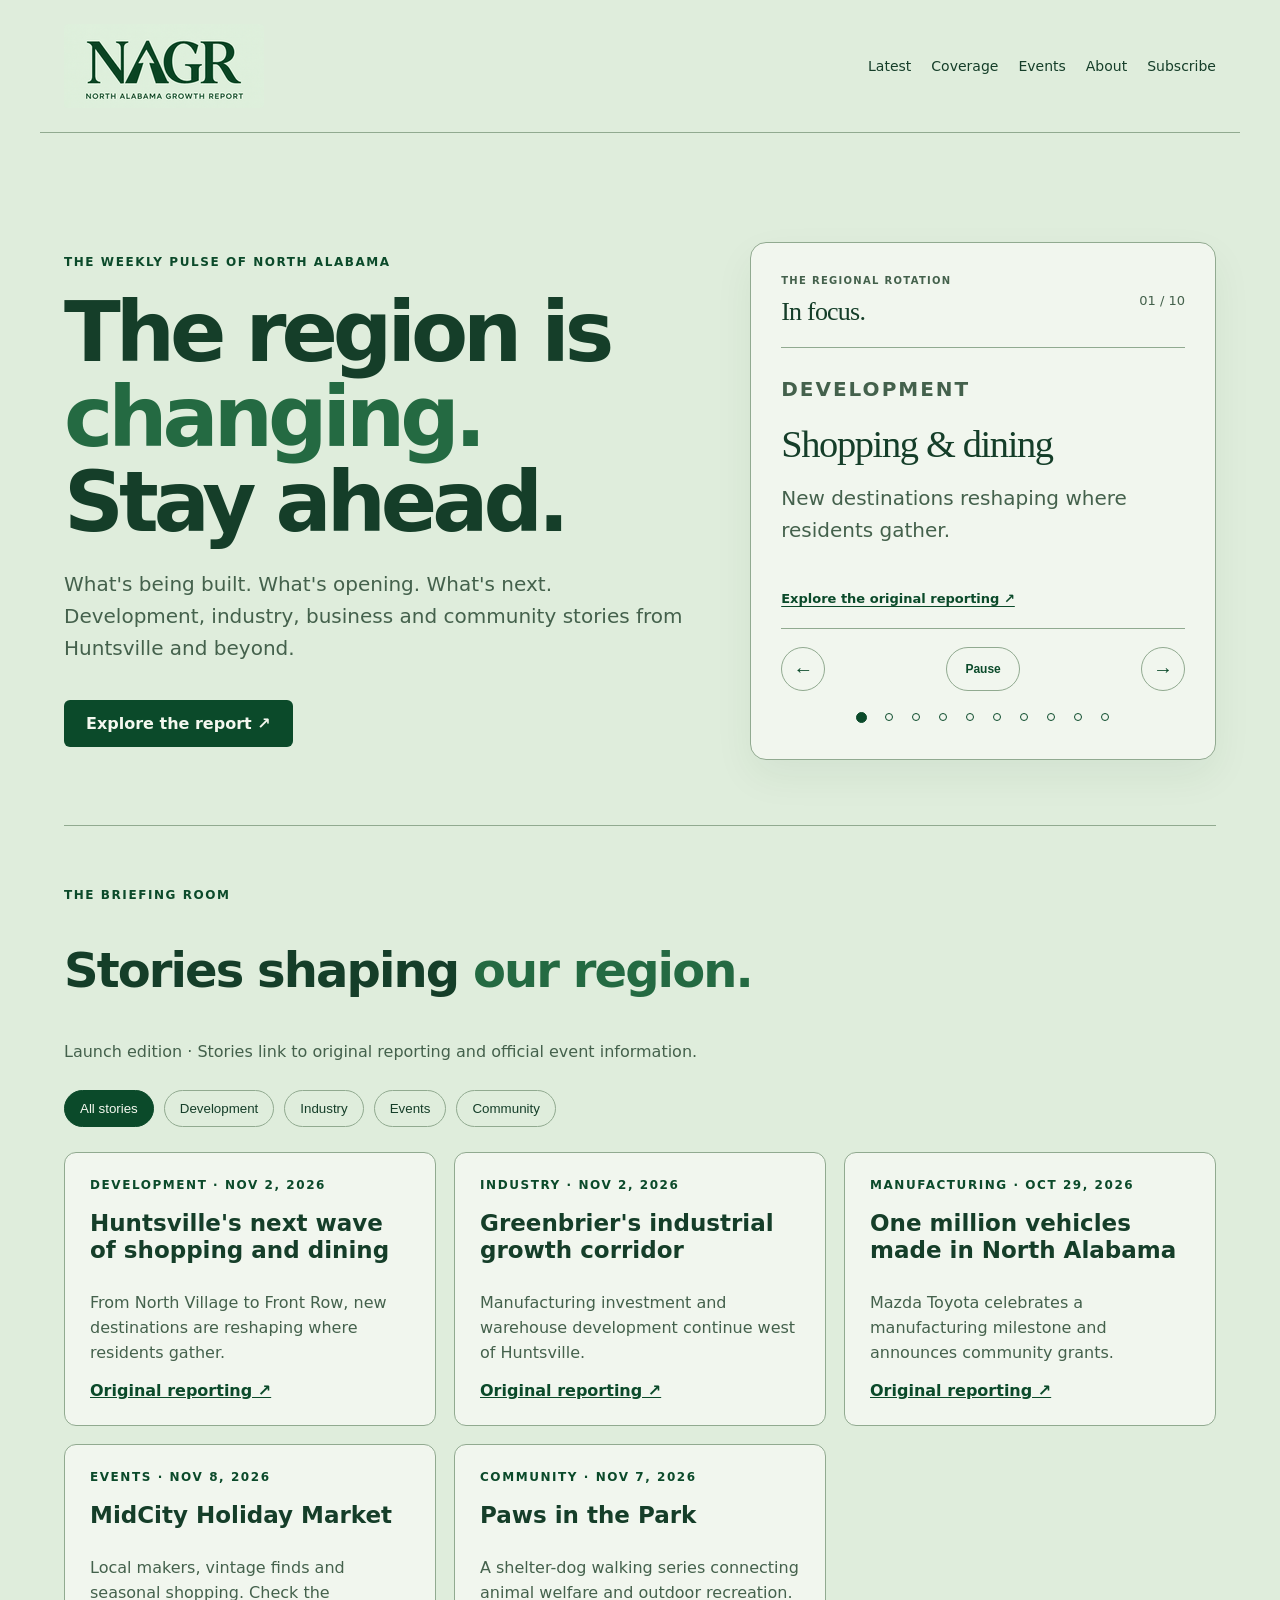
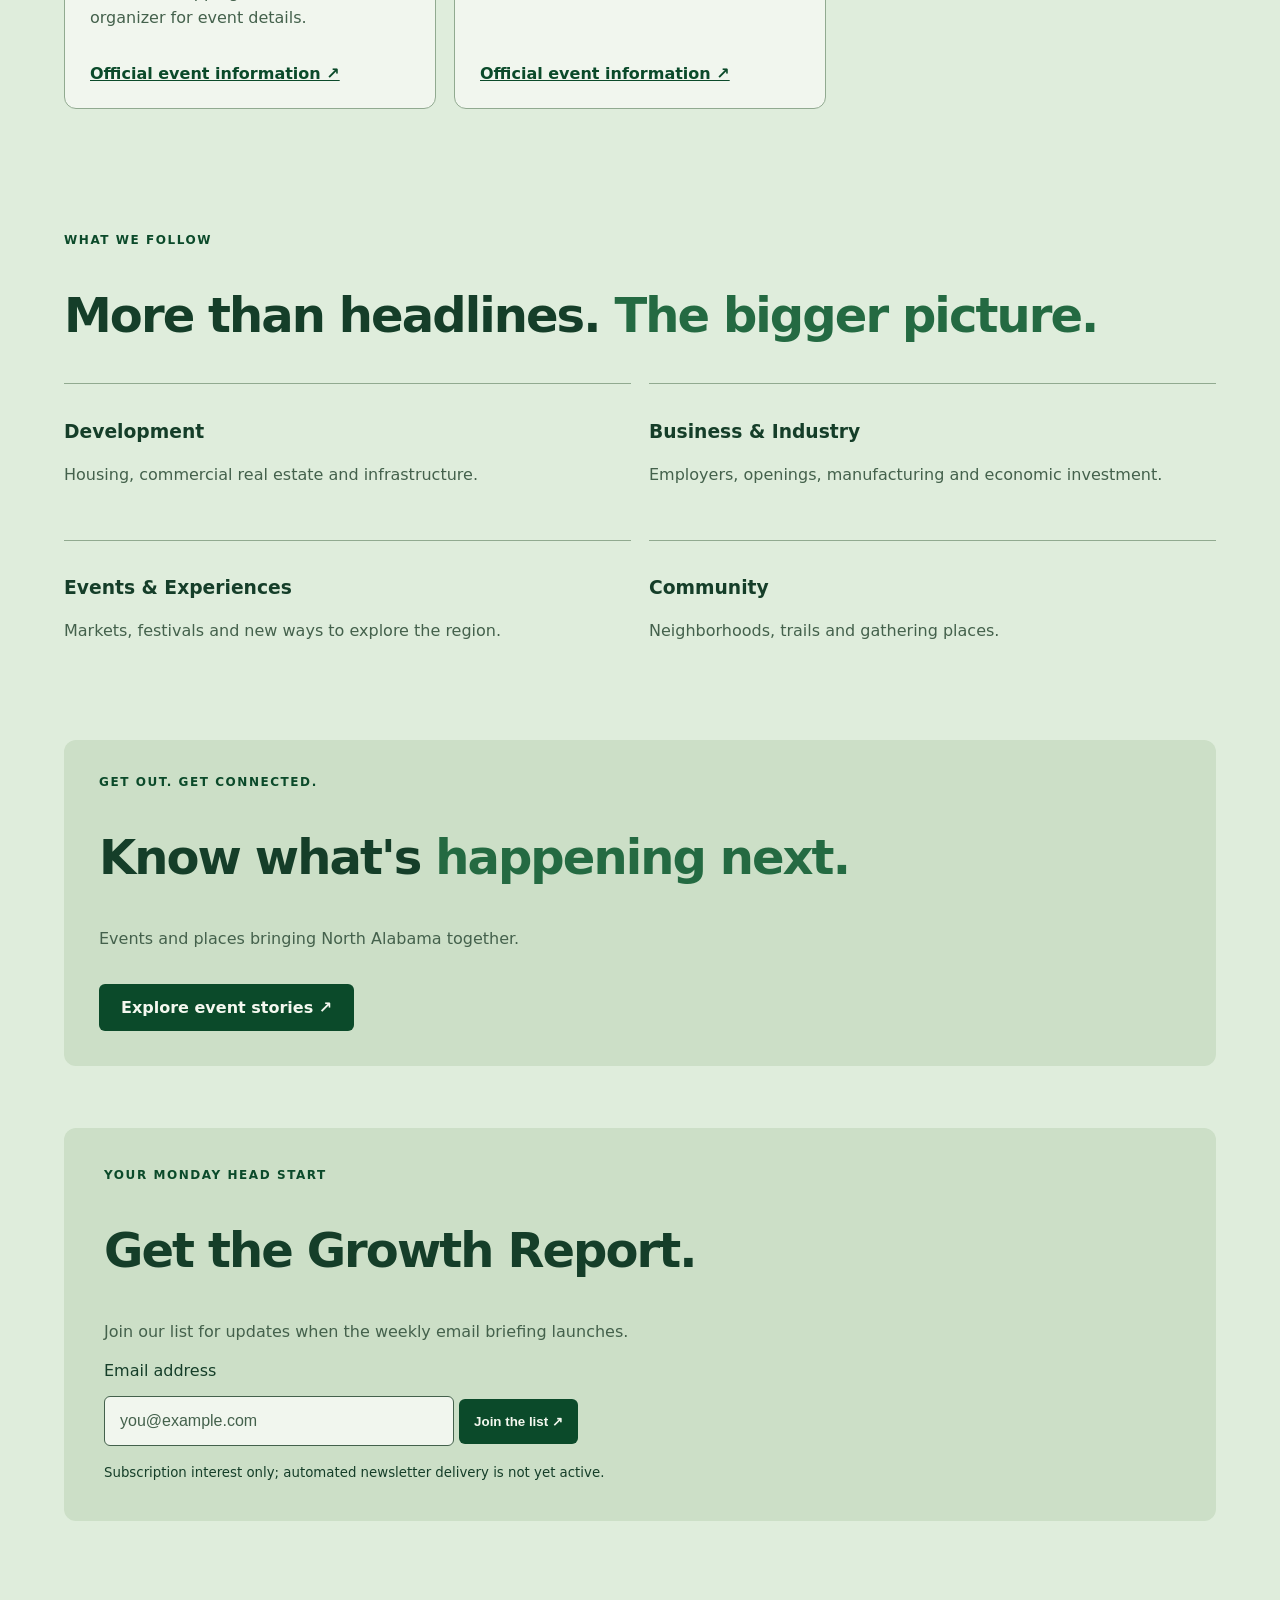
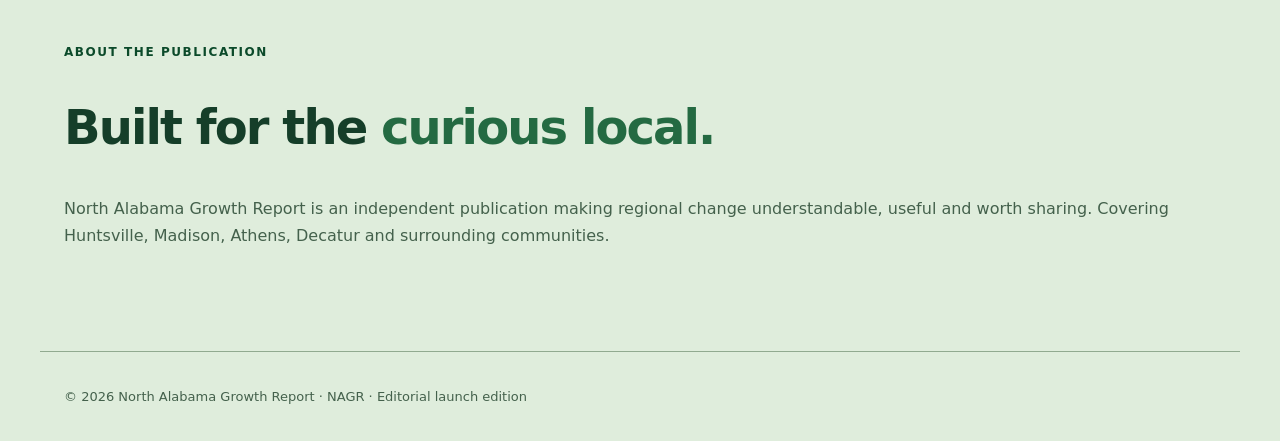
==== commit 028c93d6: "Remove carousel curation label" ====
--- a/index.html
+++ b/index.html
@@ -1 +1 @@
-<!doctype html><html lang="en"><head><meta charset="utf-8"><meta name="viewport" content="width=device-width,initial-scale=1"><meta name="theme-color" content="#dfeddc"><meta name="description" content="North Alabama Growth Report: development, business, industry and events shaping Huntsville and North Alabama."><title>North Alabama Growth Report | NAGR</title><link rel="canonical" href="https://north-alabama-growth-report.netlify.app/"><meta property="og:site_name" content="NAGR · North Alabama Growth Report"><meta property="og:title" content="North Alabama Growth Report | NAGR"><meta property="og:description" content="Development, business, industry and events shaping Huntsville and North Alabama."><meta property="og:image" content="https://north-alabama-growth-report.netlify.app/assets/nagr-logo.png"><meta property="og:image:alt" content="NAGR — North Alabama Growth Report"><meta property="og:type" content="website"><meta property="og:url" content="https://north-alabama-growth-report.netlify.app/"><link rel="stylesheet" href="/styles.css"></head><body><header><a href="/" class="logo" aria-label="North Alabama Growth Report home"><img class="brand-mark" src="/assets/nagr-logo.png" alt="NAGR — North Alabama Growth Report" width="200" height="200"></a><button class="menu" id="menu" aria-controls="nav" aria-expanded="false">Menu ☰</button><nav id="nav"><a href="#latest">Latest</a><a href="#coverage">Coverage</a><a href="#events">Events</a><a href="#about">About</a><a href="#subscribe">Subscribe</a></nav></header><main><section class="hero"><div class="hero-intro"><div class="eyebrow">THE WEEKLY PULSE OF NORTH ALABAMA</div><h1>The region is<br><em>changing.</em><br>Stay ahead.</h1><p>What's being built. What's opening. What's next. Development, industry, business and community stories from Huntsville and beyond.</p><a class="btn" href="#latest">Explore the report ↗</a></div><aside class="topic-carousel" data-topic-carousel role="region" aria-roledescription="carousel" aria-label="Top regional topics"><div class="topic-heading"><div><p class="eyebrow">THE REGIONAL ROTATION</p><h2>In focus.</h2></div><span class="topic-counter" data-topic-counter aria-hidden="true">01 / 10</span></div><div class="topic-slides" data-topic-slides></div><div class="topic-fallback" data-topic-fallback><h3>Our regional watchlist</h3><p>Development, business, industry and community. Explore the topics shaping North Alabama.</p><a href="#coverage">Explore our coverage ↗</a></div><div class="topic-controls" data-topic-controls hidden><div class="topic-navigation"><button type="button" data-topic-prev aria-label="Previous topic">←</button><button type="button" class="topic-toggle" data-topic-toggle aria-label="Pause automatic topic rotation">Pause</button><button type="button" data-topic-next aria-label="Next topic">→</button></div><div class="topic-dots" data-topic-dots aria-label="Choose a topic"></div><p class="topic-curation">Curated by NAGR</p></div><p class="sr-only" data-topic-status role="status" aria-live="polite" aria-atomic="true"></p></aside></section><section id="latest" class="section"><div class="eyebrow">THE BRIEFING ROOM</div><h2>Stories shaping <em>our region.</em></h2><p class="muted">Launch edition · Stories link to original reporting and official event information.</p><div class="filters" aria-label="Filter stories"><button class="active" data-filter="all">All stories</button><button data-filter="development">Development</button><button data-filter="industry">Industry</button><button data-filter="events">Events</button><button data-filter="community">Community</button></div><div class="grid"><article class="story" data-category="development"><span class="tag">DEVELOPMENT · NOV 2, 2026</span><h3>Huntsville's next wave of shopping and dining</h3><p>From North Village to Front Row, new destinations are reshaping where residents gather.</p><a href="https://huntsvillebusinessjournal.com/news/2026/11/02/whats-driving-huntsvilles-retail-growth-developers-reveal-local-areas-to-watch/" target="_blank" rel="noopener noreferrer">Original reporting ↗</a></article><article class="story" data-category="industry"><span class="tag">INDUSTRY · NOV 2, 2026</span><h3>Greenbrier's industrial growth corridor</h3><p>Manufacturing investment and warehouse development continue west of Huntsville.</p><a href="https://huntsvillebusinessjournal.com/news/2026/11/02/defense-pharma-and-tech-sectors-drive-huntsvilles-industrial-demand-as-greenbrier-leads-new-construction/" target="_blank" rel="noopener noreferrer">Original reporting ↗</a></article><article class="story" data-category="industry"><span class="tag">MANUFACTURING · OCT 29, 2026</span><h3>One million vehicles made in North Alabama</h3><p>Mazda Toyota celebrates a manufacturing milestone and announces community grants.</p><a href="https://huntsvillebusinessjournal.com/news/2026/10/29/thanks-a-million-mazda-toyota-celebrates-milestone-by-giving-back-to-community/" target="_blank" rel="noopener noreferrer">Original reporting ↗</a></article><article class="story" data-category="events"><span class="tag">EVENTS · NOV 8, 2026</span><h3>MidCity Holiday Market</h3><p>Local makers, vintage finds and seasonal shopping. Check the organizer for event details.</p><a href="https://www.midcitydistrict.com/holidaymarket" target="_blank" rel="noopener noreferrer">Official event information ↗</a></article><article class="story" data-category="community"><span class="tag">COMMUNITY · NOV 7, 2026</span><h3>Paws in the Park</h3><p>A shelter-dog walking series connecting animal welfare and outdoor recreation.</p><a href="https://www.huntsvilleal.gov/huntsville-animal-services-launches-new-paws-in-the-park-outdoor-event-series/" target="_blank" rel="noopener noreferrer">Official event information ↗</a></article></div></section><section id="coverage" class="section"><div class="eyebrow">WHAT WE FOLLOW</div><h2>More than headlines. <em>The bigger picture.</em></h2><div class="coverage"><div><h3>Development</h3><p class="muted">Housing, commercial real estate and infrastructure.</p></div><div><h3>Business & Industry</h3><p class="muted">Employers, openings, manufacturing and economic investment.</p></div><div><h3>Events & Experiences</h3><p class="muted">Markets, festivals and new ways to explore the region.</p></div><div><h3>Community</h3><p class="muted">Neighborhoods, trails and gathering places.</p></div></div></section><section class="section feature" id="events"><div class="eyebrow">GET OUT. GET CONNECTED.</div><h2>Know what's <em>happening next.</em></h2><p class="muted">Events and places bringing North Alabama together.</p><a class="btn" href="#latest">Explore event stories ↗</a></section><section class="section" id="subscribe"><div class="subscribe"><div class="eyebrow">YOUR MONDAY HEAD START</div><h2>Get the Growth Report.</h2><p class="muted">Join our list for updates when the weekly email briefing launches.</p><form name="growth-report-newsletter" method="POST" data-netlify="true" action="/thanks.html"><input type="hidden" name="form-name" value="growth-report-newsletter"><label for="email">Email address</label><p><input id="email" name="email" type="email" placeholder="you@example.com" autocomplete="email" required> <button type="submit">Join the list ↗</button></p><small>Subscription interest only; automated newsletter delivery is not yet active.</small></form></div></section><section class="section" id="about"><div class="eyebrow">ABOUT THE PUBLICATION</div><h2>Built for the <em>curious local.</em></h2><p class="muted">North Alabama Growth Report is an independent publication making regional change understandable, useful and worth sharing. Covering Huntsville, Madison, Athens, Decatur and surrounding communities.</p></section></main><footer><p>© <span id="year">2026</span> North Alabama Growth Report · NAGR · Editorial launch edition</p></footer><script src="/script.js" defer></script><script type="module" src="/topic-carousel.mjs"></script></body></html>
+<!doctype html><html lang="en"><head><meta charset="utf-8"><meta name="viewport" content="width=device-width,initial-scale=1"><meta name="theme-color" content="#dfeddc"><meta name="description" content="North Alabama Growth Report: development, business, industry and events shaping Huntsville and North Alabama."><title>North Alabama Growth Report | NAGR</title><link rel="canonical" href="https://north-alabama-growth-report.netlify.app/"><meta property="og:site_name" content="NAGR · North Alabama Growth Report"><meta property="og:title" content="North Alabama Growth Report | NAGR"><meta property="og:description" content="Development, business, industry and events shaping Huntsville and North Alabama."><meta property="og:image" content="https://north-alabama-growth-report.netlify.app/assets/nagr-logo.png"><meta property="og:image:alt" content="NAGR — North Alabama Growth Report"><meta property="og:type" content="website"><meta property="og:url" content="https://north-alabama-growth-report.netlify.app/"><link rel="stylesheet" href="/styles.css"></head><body><header><a href="/" class="logo" aria-label="North Alabama Growth Report home"><img class="brand-mark" src="/assets/nagr-logo.png" alt="NAGR — North Alabama Growth Report" width="200" height="200"></a><button class="menu" id="menu" aria-controls="nav" aria-expanded="false">Menu ☰</button><nav id="nav"><a href="#latest">Latest</a><a href="#coverage">Coverage</a><a href="#events">Events</a><a href="#about">About</a><a href="#subscribe">Subscribe</a></nav></header><main><section class="hero"><div class="hero-intro"><div class="eyebrow">THE WEEKLY PULSE OF NORTH ALABAMA</div><h1>The region is<br><em>changing.</em><br>Stay ahead.</h1><p>What's being built. What's opening. What's next. Development, industry, business and community stories from Huntsville and beyond.</p><a class="btn" href="#latest">Explore the report ↗</a></div><aside class="topic-carousel" data-topic-carousel role="region" aria-roledescription="carousel" aria-label="Top regional topics"><div class="topic-heading"><div><p class="eyebrow">THE REGIONAL ROTATION</p><h2>In focus.</h2></div><span class="topic-counter" data-topic-counter aria-hidden="true">01 / 10</span></div><div class="topic-slides" data-topic-slides></div><div class="topic-fallback" data-topic-fallback><h3>Our regional watchlist</h3><p>Development, business, industry and community. Explore the topics shaping North Alabama.</p><a href="#coverage">Explore our coverage ↗</a></div><div class="topic-controls" data-topic-controls hidden><div class="topic-navigation"><button type="button" data-topic-prev aria-label="Previous topic">←</button><button type="button" class="topic-toggle" data-topic-toggle aria-label="Pause automatic topic rotation">Pause</button><button type="button" data-topic-next aria-label="Next topic">→</button></div><div class="topic-dots" data-topic-dots aria-label="Choose a topic"></div></div><p class="sr-only" data-topic-status role="status" aria-live="polite" aria-atomic="true"></p></aside></section><section id="latest" class="section"><div class="eyebrow">THE BRIEFING ROOM</div><h2>Stories shaping <em>our region.</em></h2><p class="muted">Launch edition · Stories link to original reporting and official event information.</p><div class="filters" aria-label="Filter stories"><button class="active" data-filter="all">All stories</button><button data-filter="development">Development</button><button data-filter="industry">Industry</button><button data-filter="events">Events</button><button data-filter="community">Community</button></div><div class="grid"><article class="story" data-category="development"><span class="tag">DEVELOPMENT · NOV 2, 2026</span><h3>Huntsville's next wave of shopping and dining</h3><p>From North Village to Front Row, new destinations are reshaping where residents gather.</p><a href="https://huntsvillebusinessjournal.com/news/2026/11/02/whats-driving-huntsvilles-retail-growth-developers-reveal-local-areas-to-watch/" target="_blank" rel="noopener noreferrer">Original reporting ↗</a></article><article class="story" data-category="industry"><span class="tag">INDUSTRY · NOV 2, 2026</span><h3>Greenbrier's industrial growth corridor</h3><p>Manufacturing investment and warehouse development continue west of Huntsville.</p><a href="https://huntsvillebusinessjournal.com/news/2026/11/02/defense-pharma-and-tech-sectors-drive-huntsvilles-industrial-demand-as-greenbrier-leads-new-construction/" target="_blank" rel="noopener noreferrer">Original reporting ↗</a></article><article class="story" data-category="industry"><span class="tag">MANUFACTURING · OCT 29, 2026</span><h3>One million vehicles made in North Alabama</h3><p>Mazda Toyota celebrates a manufacturing milestone and announces community grants.</p><a href="https://huntsvillebusinessjournal.com/news/2026/10/29/thanks-a-million-mazda-toyota-celebrates-milestone-by-giving-back-to-community/" target="_blank" rel="noopener noreferrer">Original reporting ↗</a></article><article class="story" data-category="events"><span class="tag">EVENTS · NOV 8, 2026</span><h3>MidCity Holiday Market</h3><p>Local makers, vintage finds and seasonal shopping. Check the organizer for event details.</p><a href="https://www.midcitydistrict.com/holidaymarket" target="_blank" rel="noopener noreferrer">Official event information ↗</a></article><article class="story" data-category="community"><span class="tag">COMMUNITY · NOV 7, 2026</span><h3>Paws in the Park</h3><p>A shelter-dog walking series connecting animal welfare and outdoor recreation.</p><a href="https://www.huntsvilleal.gov/huntsville-animal-services-launches-new-paws-in-the-park-outdoor-event-series/" target="_blank" rel="noopener noreferrer">Official event information ↗</a></article></div></section><section id="coverage" class="section"><div class="eyebrow">WHAT WE FOLLOW</div><h2>More than headlines. <em>The bigger picture.</em></h2><div class="coverage"><div><h3>Development</h3><p class="muted">Housing, commercial real estate and infrastructure.</p></div><div><h3>Business & Industry</h3><p class="muted">Employers, openings, manufacturing and economic investment.</p></div><div><h3>Events & Experiences</h3><p class="muted">Markets, festivals and new ways to explore the region.</p></div><div><h3>Community</h3><p class="muted">Neighborhoods, trails and gathering places.</p></div></div></section><section class="section feature" id="events"><div class="eyebrow">GET OUT. GET CONNECTED.</div><h2>Know what's <em>happening next.</em></h2><p class="muted">Events and places bringing North Alabama together.</p><a class="btn" href="#latest">Explore event stories ↗</a></section><section class="section" id="subscribe"><div class="subscribe"><div class="eyebrow">YOUR MONDAY HEAD START</div><h2>Get the Growth Report.</h2><p class="muted">Join our list for updates when the weekly email briefing launches.</p><form name="growth-report-newsletter" method="POST" data-netlify="true" action="/thanks.html"><input type="hidden" name="form-name" value="growth-report-newsletter"><label for="email">Email address</label><p><input id="email" name="email" type="email" placeholder="you@example.com" autocomplete="email" required> <button type="submit">Join the list ↗</button></p><small>Subscription interest only; automated newsletter delivery is not yet active.</small></form></div></section><section class="section" id="about"><div class="eyebrow">ABOUT THE PUBLICATION</div><h2>Built for the <em>curious local.</em></h2><p class="muted">North Alabama Growth Report is an independent publication making regional change understandable, useful and worth sharing. Covering Huntsville, Madison, Athens, Decatur and surrounding communities.</p></section></main><footer><p>© <span id="year">2026</span> North Alabama Growth Report · NAGR · Editorial launch edition</p></footer><script src="/script.js" defer></script><script type="module" src="/topic-carousel.mjs"></script></body></html>
--- a/styles.css
+++ b/styles.css
@@ -94,7 +94,6 @@
 .topic-dot { display: grid; place-items: center; width: 24px; height: 24px; border: 0; padding: 0; background: transparent; cursor: pointer; }
 .topic-dot::before { content: ''; width: 6px; height: 6px; border: 1px solid var(--accent); border-radius: 50%; }
 .topic-dot[aria-pressed="true"]::before { background: var(--accent); width: 9px; height: 9px; }
-.topic-curation { margin: 8px 0 0; color: var(--muted); font-size: 10px; letter-spacing: .08em; text-transform: uppercase; text-align: center; }
 .topic-fallback { padding: 20px 0; }
 .topic-fallback h3 { font: 400 30px/1.2 Georgia, serif; }
 .topic-fallback a { color: var(--accent); }
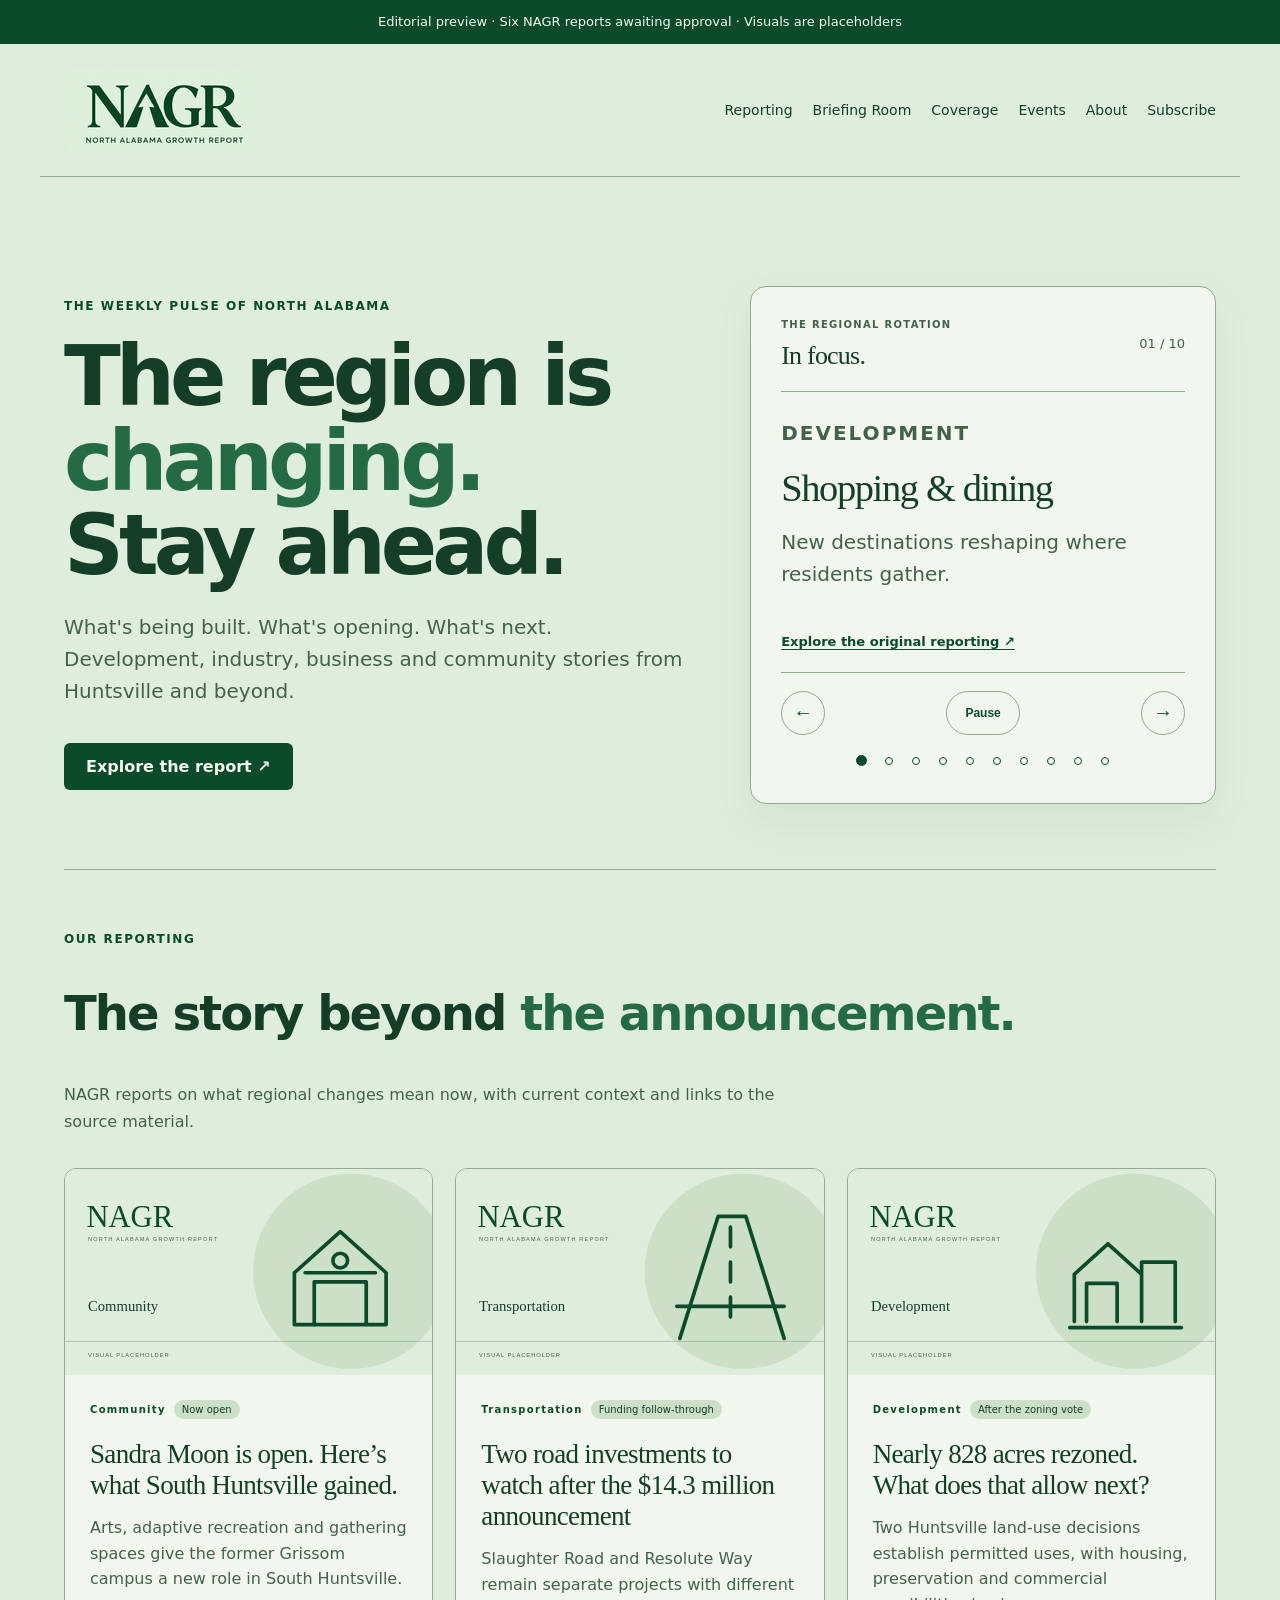
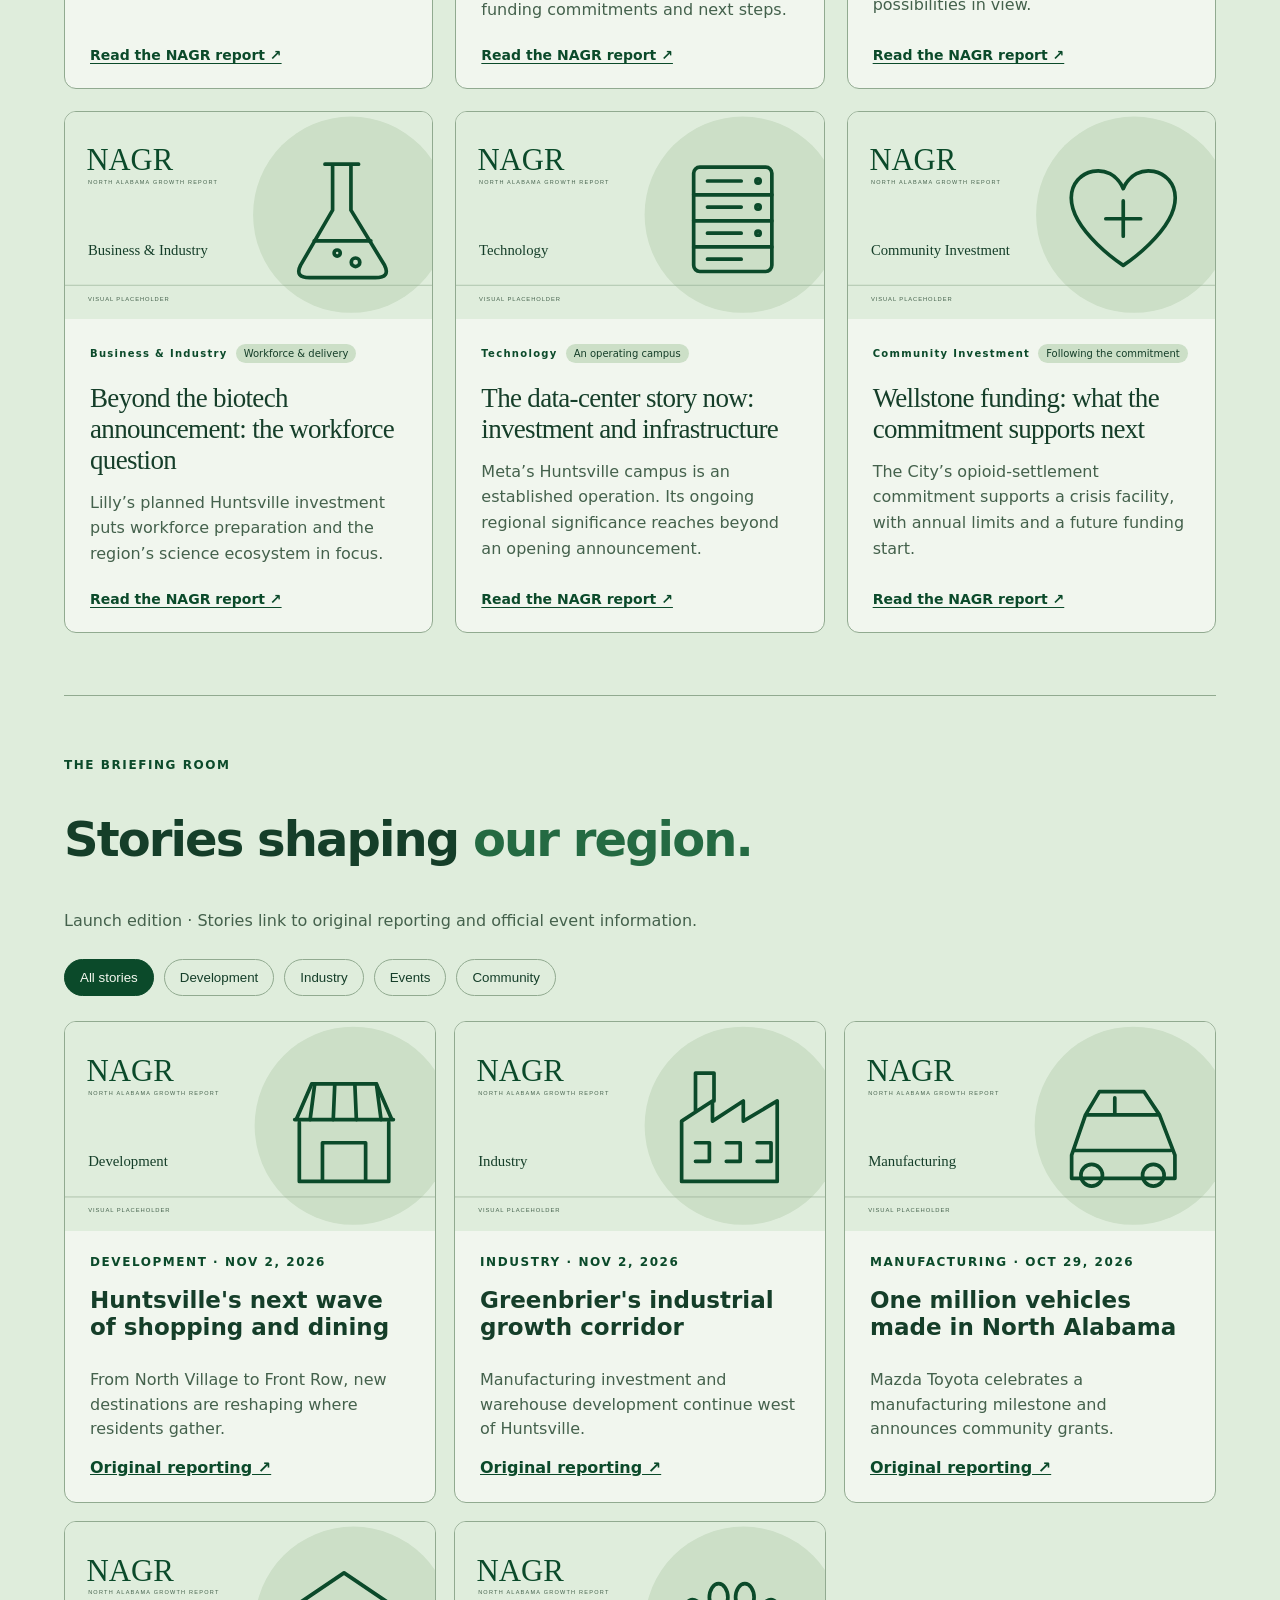
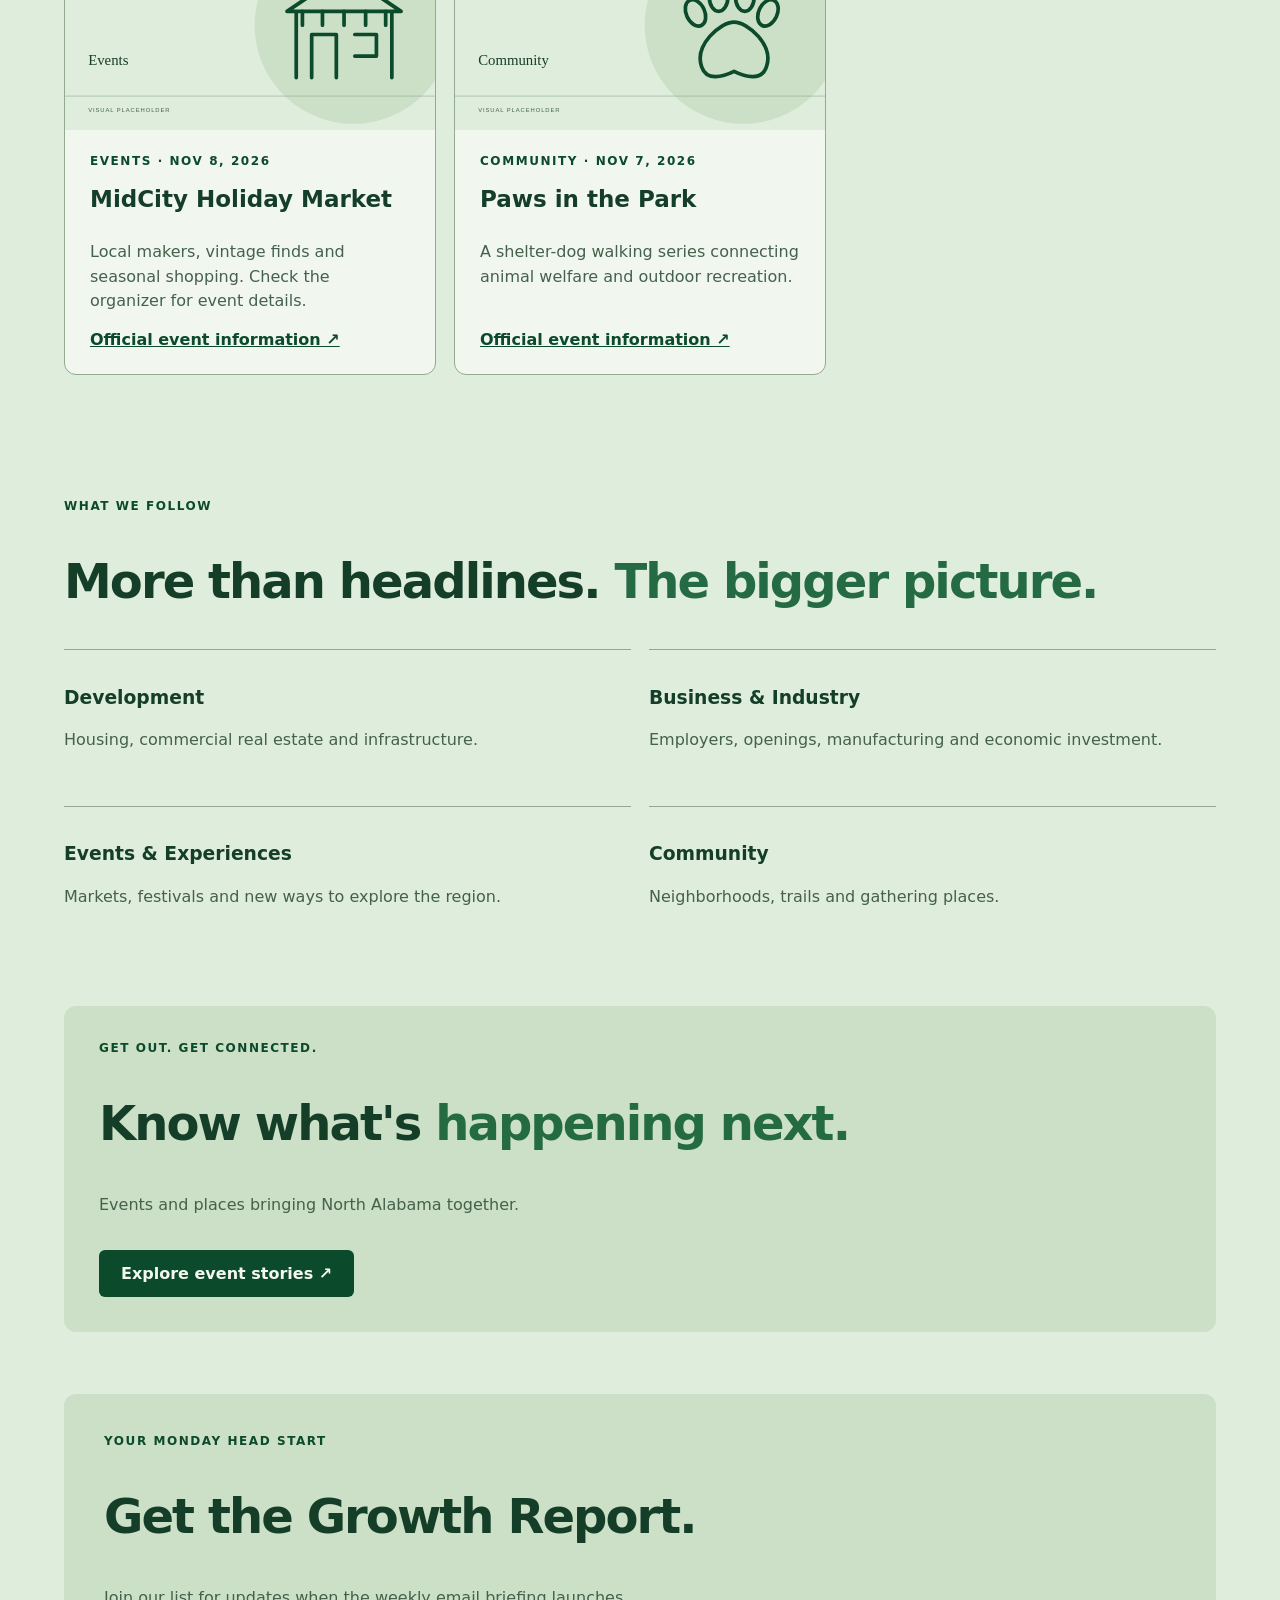
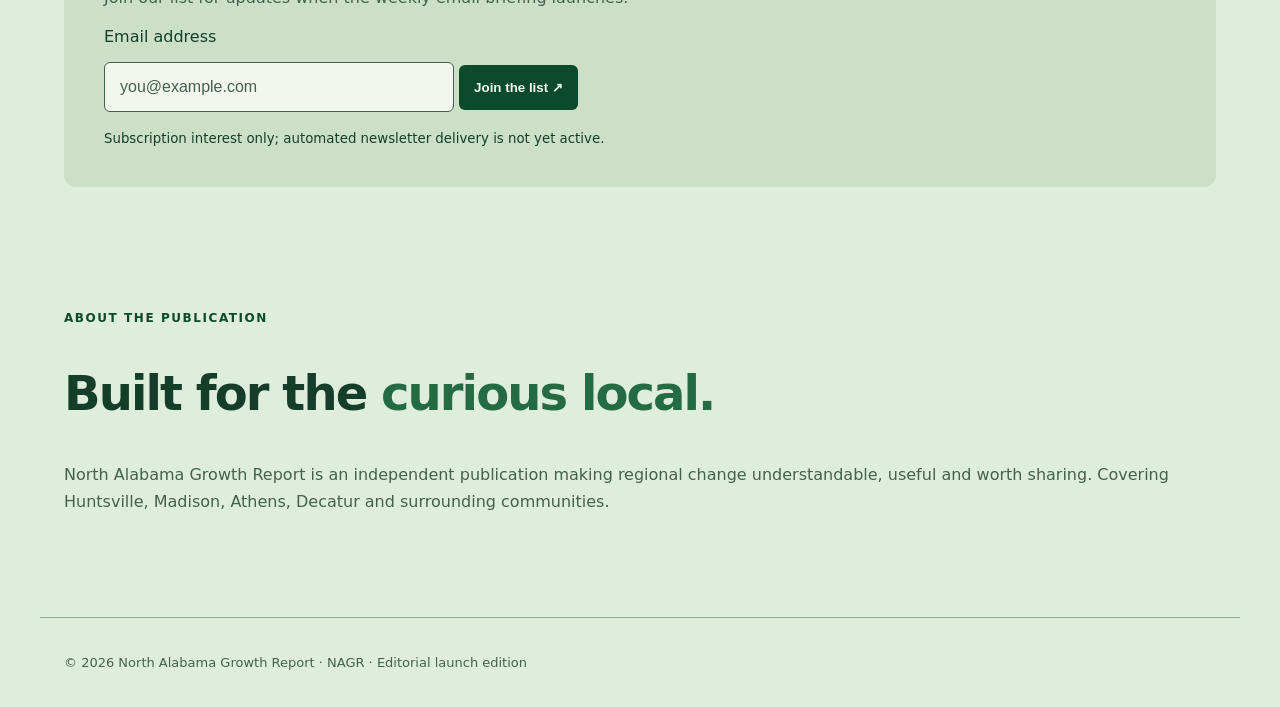
==== commit 63bc2a6b: "Preview NAGR reporting above the Briefing Room with owned-media placeholders" ====
--- a/index.html
+++ b/index.html
@@ -1 +1 @@
-<!doctype html><html lang="en"><head><meta charset="utf-8"><meta name="viewport" content="width=device-width,initial-scale=1"><meta name="theme-color" content="#dfeddc"><meta name="description" content="North Alabama Growth Report: development, business, industry and events shaping Huntsville and North Alabama."><title>North Alabama Growth Report | NAGR</title><link rel="canonical" href="https://north-alabama-growth-report.netlify.app/"><meta property="og:site_name" content="NAGR · North Alabama Growth Report"><meta property="og:title" content="North Alabama Growth Report | NAGR"><meta property="og:description" content="Development, business, industry and events shaping Huntsville and North Alabama."><meta property="og:image" content="https://north-alabama-growth-report.netlify.app/assets/nagr-logo.png"><meta property="og:image:alt" content="NAGR — North Alabama Growth Report"><meta property="og:type" content="website"><meta property="og:url" content="https://north-alabama-growth-report.netlify.app/"><link rel="stylesheet" href="/styles.css"></head><body><header><a href="/" class="logo" aria-label="North Alabama Growth Report home"><img class="brand-mark" src="/assets/nagr-logo.png" alt="NAGR — North Alabama Growth Report" width="200" height="200"></a><button class="menu" id="menu" aria-controls="nav" aria-expanded="false">Menu ☰</button><nav id="nav"><a href="#latest">Latest</a><a href="#coverage">Coverage</a><a href="#events">Events</a><a href="#about">About</a><a href="#subscribe">Subscribe</a></nav></header><main><section class="hero"><div class="hero-intro"><div class="eyebrow">THE WEEKLY PULSE OF NORTH ALABAMA</div><h1>The region is<br><em>changing.</em><br>Stay ahead.</h1><p>What's being built. What's opening. What's next. Development, industry, business and community stories from Huntsville and beyond.</p><a class="btn" href="#latest">Explore the report ↗</a></div><aside class="topic-carousel" data-topic-carousel role="region" aria-roledescription="carousel" aria-label="Top regional topics"><div class="topic-heading"><div><p class="eyebrow">THE REGIONAL ROTATION</p><h2>In focus.</h2></div><span class="topic-counter" data-topic-counter aria-hidden="true">01 / 10</span></div><div class="topic-slides" data-topic-slides></div><div class="topic-fallback" data-topic-fallback><h3>Our regional watchlist</h3><p>Development, business, industry and community. Explore the topics shaping North Alabama.</p><a href="#coverage">Explore our coverage ↗</a></div><div class="topic-controls" data-topic-controls hidden><div class="topic-navigation"><button type="button" data-topic-prev aria-label="Previous topic">←</button><button type="button" class="topic-toggle" data-topic-toggle aria-label="Pause automatic topic rotation">Pause</button><button type="button" data-topic-next aria-label="Next topic">→</button></div><div class="topic-dots" data-topic-dots aria-label="Choose a topic"></div></div><p class="sr-only" data-topic-status role="status" aria-live="polite" aria-atomic="true"></p></aside></section><section id="latest" class="section"><div class="eyebrow">THE BRIEFING ROOM</div><h2>Stories shaping <em>our region.</em></h2><p class="muted">Launch edition · Stories link to original reporting and official event information.</p><div class="filters" aria-label="Filter stories"><button class="active" data-filter="all">All stories</button><button data-filter="development">Development</button><button data-filter="industry">Industry</button><button data-filter="events">Events</button><button data-filter="community">Community</button></div><div class="grid"><article class="story" data-category="development"><span class="tag">DEVELOPMENT · NOV 2, 2026</span><h3>Huntsville's next wave of shopping and dining</h3><p>From North Village to Front Row, new destinations are reshaping where residents gather.</p><a href="https://huntsvillebusinessjournal.com/news/2026/11/02/whats-driving-huntsvilles-retail-growth-developers-reveal-local-areas-to-watch/" target="_blank" rel="noopener noreferrer">Original reporting ↗</a></article><article class="story" data-category="industry"><span class="tag">INDUSTRY · NOV 2, 2026</span><h3>Greenbrier's industrial growth corridor</h3><p>Manufacturing investment and warehouse development continue west of Huntsville.</p><a href="https://huntsvillebusinessjournal.com/news/2026/11/02/defense-pharma-and-tech-sectors-drive-huntsvilles-industrial-demand-as-greenbrier-leads-new-construction/" target="_blank" rel="noopener noreferrer">Original reporting ↗</a></article><article class="story" data-category="industry"><span class="tag">MANUFACTURING · OCT 29, 2026</span><h3>One million vehicles made in North Alabama</h3><p>Mazda Toyota celebrates a manufacturing milestone and announces community grants.</p><a href="https://huntsvillebusinessjournal.com/news/2026/10/29/thanks-a-million-mazda-toyota-celebrates-milestone-by-giving-back-to-community/" target="_blank" rel="noopener noreferrer">Original reporting ↗</a></article><article class="story" data-category="events"><span class="tag">EVENTS · NOV 8, 2026</span><h3>MidCity Holiday Market</h3><p>Local makers, vintage finds and seasonal shopping. Check the organizer for event details.</p><a href="https://www.midcitydistrict.com/holidaymarket" target="_blank" rel="noopener noreferrer">Official event information ↗</a></article><article class="story" data-category="community"><span class="tag">COMMUNITY · NOV 7, 2026</span><h3>Paws in the Park</h3><p>A shelter-dog walking series connecting animal welfare and outdoor recreation.</p><a href="https://www.huntsvilleal.gov/huntsville-animal-services-launches-new-paws-in-the-park-outdoor-event-series/" target="_blank" rel="noopener noreferrer">Official event information ↗</a></article></div></section><section id="coverage" class="section"><div class="eyebrow">WHAT WE FOLLOW</div><h2>More than headlines. <em>The bigger picture.</em></h2><div class="coverage"><div><h3>Development</h3><p class="muted">Housing, commercial real estate and infrastructure.</p></div><div><h3>Business & Industry</h3><p class="muted">Employers, openings, manufacturing and economic investment.</p></div><div><h3>Events & Experiences</h3><p class="muted">Markets, festivals and new ways to explore the region.</p></div><div><h3>Community</h3><p class="muted">Neighborhoods, trails and gathering places.</p></div></div></section><section class="section feature" id="events"><div class="eyebrow">GET OUT. GET CONNECTED.</div><h2>Know what's <em>happening next.</em></h2><p class="muted">Events and places bringing North Alabama together.</p><a class="btn" href="#latest">Explore event stories ↗</a></section><section class="section" id="subscribe"><div class="subscribe"><div class="eyebrow">YOUR MONDAY HEAD START</div><h2>Get the Growth Report.</h2><p class="muted">Join our list for updates when the weekly email briefing launches.</p><form name="growth-report-newsletter" method="POST" data-netlify="true" action="/thanks.html"><input type="hidden" name="form-name" value="growth-report-newsletter"><label for="email">Email address</label><p><input id="email" name="email" type="email" placeholder="you@example.com" autocomplete="email" required> <button type="submit">Join the list ↗</button></p><small>Subscription interest only; automated newsletter delivery is not yet active.</small></form></div></section><section class="section" id="about"><div class="eyebrow">ABOUT THE PUBLICATION</div><h2>Built for the <em>curious local.</em></h2><p class="muted">North Alabama Growth Report is an independent publication making regional change understandable, useful and worth sharing. Covering Huntsville, Madison, Athens, Decatur and surrounding communities.</p></section></main><footer><p>© <span id="year">2026</span> North Alabama Growth Report · NAGR · Editorial launch edition</p></footer><script src="/script.js" defer></script><script type="module" src="/topic-carousel.mjs"></script></body></html>
+<!doctype html><html lang="en"><head><meta charset="utf-8"><meta name="viewport" content="width=device-width,initial-scale=1"><meta name="theme-color" content="#dfeddc"><meta name="description" content="North Alabama Growth Report: development, business, industry and events shaping Huntsville and North Alabama."><meta name="robots" content="noindex,nofollow"><title>North Alabama Growth Report | NAGR</title><link rel="canonical" href="https://north-alabama-growth-report.netlify.app/"><meta property="og:site_name" content="NAGR · North Alabama Growth Report"><meta property="og:title" content="North Alabama Growth Report | NAGR"><meta property="og:description" content="Development, business, industry and events shaping Huntsville and North Alabama."><meta property="og:image" content="https://north-alabama-growth-report.netlify.app/assets/nagr-logo.png"><meta property="og:image:alt" content="NAGR — North Alabama Growth Report"><meta property="og:type" content="website"><meta property="og:url" content="https://north-alabama-growth-report.netlify.app/"><link rel="stylesheet" href="/styles.css"></head><body><div class="preview-notice" role="note">Editorial preview · Six NAGR reports awaiting approval · Visuals are placeholders</div><header><a href="/" class="logo" aria-label="North Alabama Growth Report home"><img class="brand-mark" src="/assets/nagr-logo.png" alt="NAGR — North Alabama Growth Report" width="200" height="200"></a><button class="menu" id="menu" aria-controls="nav" aria-expanded="false">Menu ☰</button><nav id="nav"><a href="#reporting">Reporting</a><a href="#latest">Briefing Room</a><a href="#coverage">Coverage</a><a href="#events">Events</a><a href="#about">About</a><a href="#subscribe">Subscribe</a></nav></header><main><section class="hero"><div class="hero-intro"><div class="eyebrow">THE WEEKLY PULSE OF NORTH ALABAMA</div><h1>The region is<br><em>changing.</em><br>Stay ahead.</h1><p>What's being built. What's opening. What's next. Development, industry, business and community stories from Huntsville and beyond.</p><a class="btn" href="#reporting">Explore the report ↗</a></div><aside class="topic-carousel" data-topic-carousel role="region" aria-roledescription="carousel" aria-label="Top regional topics"><div class="topic-heading"><div><p class="eyebrow">THE REGIONAL ROTATION</p><h2>In focus.</h2></div><span class="topic-counter" data-topic-counter aria-hidden="true">01 / 10</span></div><div class="topic-slides" data-topic-slides></div><div class="topic-fallback" data-topic-fallback><h3>Our regional watchlist</h3><p>Development, business, industry and community. Explore the topics shaping North Alabama.</p><a href="#coverage">Explore our coverage ↗</a></div><div class="topic-controls" data-topic-controls hidden><div class="topic-navigation"><button type="button" data-topic-prev aria-label="Previous topic">←</button><button type="button" class="topic-toggle" data-topic-toggle aria-label="Pause automatic topic rotation">Pause</button><button type="button" data-topic-next aria-label="Next topic">→</button></div><div class="topic-dots" data-topic-dots aria-label="Choose a topic"></div></div><p class="sr-only" data-topic-status role="status" aria-live="polite" aria-atomic="true"></p></aside></section><section id="reporting" class="section reporting-section"><div class="eyebrow">OUR REPORTING</div><h2>The story beyond <em>the announcement.</em></h2><p class="muted reporting-intro">NAGR reports on what regional changes mean now, with current context and links to the source material.</p><div class="report-grid"><article class="report-card"><a class="report-image-link" href="/reports/sandra-moon-community-complex.html" aria-label="Read Sandra Moon is open. Here’s what South Huntsville gained."><img class="report-thumbnail" src="/assets/placeholders/sandra-moon-community-complex.svg" alt="" width="1200" height="675" loading="lazy" decoding="async"></a><div class="report-card-body"><div class="report-kicker"><span class="tag">Community</span><span class="report-angle">Now open</span></div><h3><a href="/reports/sandra-moon-community-complex.html">Sandra Moon is open. Here’s what South Huntsville gained.</a></h3><p>Arts, adaptive recreation and gathering spaces give the former Grissom campus a new role in South Huntsville.</p><a class="report-read" href="/reports/sandra-moon-community-complex.html" aria-label="Read the NAGR report: Sandra Moon is open. Here’s what South Huntsville gained.">Read the NAGR report ↗</a></div></article><article class="report-card"><a class="report-image-link" href="/reports/slaughter-road-resolute-way-funding.html" aria-label="Read Two road investments to watch after the $14.3 million announcement"><img class="report-thumbnail" src="/assets/placeholders/slaughter-road-resolute-way-funding.svg" alt="" width="1200" height="675" loading="lazy" decoding="async"></a><div class="report-card-body"><div class="report-kicker"><span class="tag">Transportation</span><span class="report-angle">Funding follow-through</span></div><h3><a href="/reports/slaughter-road-resolute-way-funding.html">Two road investments to watch after the $14.3 million announcement</a></h3><p>Slaughter Road and Resolute Way remain separate projects with different funding commitments and next steps.</p><a class="report-read" href="/reports/slaughter-road-resolute-way-funding.html" aria-label="Read the NAGR report: Two road investments to watch after the $14.3 million announcement">Read the NAGR report ↗</a></div></article><article class="report-card"><a class="report-image-link" href="/reports/huntsville-zoning-828-acres.html" aria-label="Read Nearly 828 acres rezoned. What does that allow next?"><img class="report-thumbnail" src="/assets/placeholders/huntsville-zoning-828-acres.svg" alt="" width="1200" height="675" loading="lazy" decoding="async"></a><div class="report-card-body"><div class="report-kicker"><span class="tag">Development</span><span class="report-angle">After the zoning vote</span></div><h3><a href="/reports/huntsville-zoning-828-acres.html">Nearly 828 acres rezoned. What does that allow next?</a></h3><p>Two Huntsville land-use decisions establish permitted uses, with housing, preservation and commercial possibilities in view.</p><a class="report-read" href="/reports/huntsville-zoning-828-acres.html" aria-label="Read the NAGR report: Nearly 828 acres rezoned. What does that allow next?">Read the NAGR report ↗</a></div></article><article class="report-card"><a class="report-image-link" href="/reports/huntsville-biotech-workforce.html" aria-label="Read Beyond the biotech announcement: the workforce question"><img class="report-thumbnail" src="/assets/placeholders/huntsville-biotech-workforce.svg" alt="" width="1200" height="675" loading="lazy" decoding="async"></a><div class="report-card-body"><div class="report-kicker"><span class="tag">Business &amp; Industry</span><span class="report-angle">Workforce &amp; delivery</span></div><h3><a href="/reports/huntsville-biotech-workforce.html">Beyond the biotech announcement: the workforce question</a></h3><p>Lilly’s planned Huntsville investment puts workforce preparation and the region’s science ecosystem in focus.</p><a class="report-read" href="/reports/huntsville-biotech-workforce.html" aria-label="Read the NAGR report: Beyond the biotech announcement: the workforce question">Read the NAGR report ↗</a></div></article><article class="report-card"><a class="report-image-link" href="/reports/huntsville-data-center-infrastructure.html" aria-label="Read The data-center story now: investment and infrastructure"><img class="report-thumbnail" src="/assets/placeholders/huntsville-data-center-infrastructure.svg" alt="" width="1200" height="675" loading="lazy" decoding="async"></a><div class="report-card-body"><div class="report-kicker"><span class="tag">Technology</span><span class="report-angle">An operating campus</span></div><h3><a href="/reports/huntsville-data-center-infrastructure.html">The data-center story now: investment and infrastructure</a></h3><p>Meta’s Huntsville campus is an established operation. Its ongoing regional significance reaches beyond an opening announcement.</p><a class="report-read" href="/reports/huntsville-data-center-infrastructure.html" aria-label="Read the NAGR report: The data-center story now: investment and infrastructure">Read the NAGR report ↗</a></div></article><article class="report-card"><a class="report-image-link" href="/reports/wellstone-crisis-facility-funding.html" aria-label="Read Wellstone funding: what the commitment supports next"><img class="report-thumbnail" src="/assets/placeholders/wellstone-crisis-facility-funding.svg" alt="" width="1200" height="675" loading="lazy" decoding="async"></a><div class="report-card-body"><div class="report-kicker"><span class="tag">Community Investment</span><span class="report-angle">Following the commitment</span></div><h3><a href="/reports/wellstone-crisis-facility-funding.html">Wellstone funding: what the commitment supports next</a></h3><p>The City’s opioid-settlement commitment supports a crisis facility, with annual limits and a future funding start.</p><a class="report-read" href="/reports/wellstone-crisis-facility-funding.html" aria-label="Read the NAGR report: Wellstone funding: what the commitment supports next">Read the NAGR report ↗</a></div></article></div></section><section id="latest" class="section"><div class="eyebrow">THE BRIEFING ROOM</div><h2>Stories shaping <em>our region.</em></h2><p class="muted">Launch edition · Stories link to original reporting and official event information.</p><div class="filters" aria-label="Filter stories"><button class="active" data-filter="all">All stories</button><button data-filter="development">Development</button><button data-filter="industry">Industry</button><button data-filter="events">Events</button><button data-filter="community">Community</button></div><div class="grid"><article class="story" data-category="development"><img class="story-thumbnail" src="/assets/placeholders/shopping-dining.svg" alt="" width="1200" height="675" loading="lazy" decoding="async"><span class="tag">DEVELOPMENT · NOV 2, 2026</span><h3>Huntsville's next wave of shopping and dining</h3><p>From North Village to Front Row, new destinations are reshaping where residents gather.</p><a href="https://huntsvillebusinessjournal.com/news/2026/11/02/whats-driving-huntsvilles-retail-growth-developers-reveal-local-areas-to-watch/" target="_blank" rel="noopener noreferrer">Original reporting ↗</a></article><article class="story" data-category="industry"><img class="story-thumbnail" src="/assets/placeholders/greenbrier-industry.svg" alt="" width="1200" height="675" loading="lazy" decoding="async"><span class="tag">INDUSTRY · NOV 2, 2026</span><h3>Greenbrier's industrial growth corridor</h3><p>Manufacturing investment and warehouse development continue west of Huntsville.</p><a href="https://huntsvillebusinessjournal.com/news/2026/11/02/defense-pharma-and-tech-sectors-drive-huntsvilles-industrial-demand-as-greenbrier-leads-new-construction/" target="_blank" rel="noopener noreferrer">Original reporting ↗</a></article><article class="story" data-category="industry"><img class="story-thumbnail" src="/assets/placeholders/vehicle-manufacturing.svg" alt="" width="1200" height="675" loading="lazy" decoding="async"><span class="tag">MANUFACTURING · OCT 29, 2026</span><h3>One million vehicles made in North Alabama</h3><p>Mazda Toyota celebrates a manufacturing milestone and announces community grants.</p><a href="https://huntsvillebusinessjournal.com/news/2026/10/29/thanks-a-million-mazda-toyota-celebrates-milestone-by-giving-back-to-community/" target="_blank" rel="noopener noreferrer">Original reporting ↗</a></article><article class="story" data-category="events"><img class="story-thumbnail" src="/assets/placeholders/holiday-market.svg" alt="" width="1200" height="675" loading="lazy" decoding="async"><span class="tag">EVENTS · NOV 8, 2026</span><h3>MidCity Holiday Market</h3><p>Local makers, vintage finds and seasonal shopping. Check the organizer for event details.</p><a href="https://www.midcitydistrict.com/holidaymarket" target="_blank" rel="noopener noreferrer">Official event information ↗</a></article><article class="story" data-category="community"><img class="story-thumbnail" src="/assets/placeholders/paws-in-the-park.svg" alt="" width="1200" height="675" loading="lazy" decoding="async"><span class="tag">COMMUNITY · NOV 7, 2026</span><h3>Paws in the Park</h3><p>A shelter-dog walking series connecting animal welfare and outdoor recreation.</p><a href="https://www.huntsvilleal.gov/huntsville-animal-services-launches-new-paws-in-the-park-outdoor-event-series/" target="_blank" rel="noopener noreferrer">Official event information ↗</a></article></div></section><section id="coverage" class="section"><div class="eyebrow">WHAT WE FOLLOW</div><h2>More than headlines. <em>The bigger picture.</em></h2><div class="coverage"><div><h3>Development</h3><p class="muted">Housing, commercial real estate and infrastructure.</p></div><div><h3>Business & Industry</h3><p class="muted">Employers, openings, manufacturing and economic investment.</p></div><div><h3>Events & Experiences</h3><p class="muted">Markets, festivals and new ways to explore the region.</p></div><div><h3>Community</h3><p class="muted">Neighborhoods, trails and gathering places.</p></div></div></section><section class="section feature" id="events"><div class="eyebrow">GET OUT. GET CONNECTED.</div><h2>Know what's <em>happening next.</em></h2><p class="muted">Events and places bringing North Alabama together.</p><a class="btn" href="#latest">Explore event stories ↗</a></section><section class="section" id="subscribe"><div class="subscribe"><div class="eyebrow">YOUR MONDAY HEAD START</div><h2>Get the Growth Report.</h2><p class="muted">Join our list for updates when the weekly email briefing launches.</p><form name="growth-report-newsletter" method="POST" data-netlify="true" action="/thanks.html"><input type="hidden" name="form-name" value="growth-report-newsletter"><label for="email">Email address</label><p><input id="email" name="email" type="email" placeholder="you@example.com" autocomplete="email" required> <button type="submit">Join the list ↗</button></p><small>Subscription interest only; automated newsletter delivery is not yet active.</small></form></div></section><section class="section" id="about"><div class="eyebrow">ABOUT THE PUBLICATION</div><h2>Built for the <em>curious local.</em></h2><p class="muted">North Alabama Growth Report is an independent publication making regional change understandable, useful and worth sharing. Covering Huntsville, Madison, Athens, Decatur and surrounding communities.</p></section></main><footer><p>© <span id="year">2026</span> North Alabama Growth Report · NAGR · Editorial launch edition</p></footer><script src="/script.js" defer></script><script type="module" src="/topic-carousel.mjs"></script></body></html>
--- a/styles.css
+++ b/styles.css
@@ -107,3 +107,45 @@
   .topic-carousel { padding: 22px; }
   .topic-slides, .topic-card { min-height: 310px; }
 }
+
+/* NAGR reporting leads; the existing Briefing Room remains a separate source roundup. */
+.preview-notice { padding: 12px 24px; background: var(--accent); color: var(--on-accent); font-size: 13px; line-height: 1.5; text-align: center; }
+.reporting-section { border-bottom: 1px solid var(--line); }
+.reporting-intro { max-width: 760px; margin-bottom: 32px; }
+.report-grid { display: grid; grid-template-columns: repeat(3, minmax(0, 1fr)); gap: 22px; }
+.report-card { display: flex; flex-direction: column; min-width: 0; background: var(--surface); border: 1px solid var(--line); border-radius: 12px; overflow: hidden; }
+.report-image-link { display: block; line-height: 0; }
+.report-thumbnail { display: block; width: 100%; height: auto; aspect-ratio: 16 / 9; object-fit: cover; }
+.report-card-body { display: flex; flex: 1; flex-direction: column; padding: 25px; }
+.report-kicker { display: flex; flex-wrap: wrap; gap: 8px; align-items: center; }
+.report-kicker .tag { font-size: 10px; }
+.report-angle { padding: 4px 8px; border-radius: 20px; background: var(--panel); color: var(--ink); font-size: 10px; }
+.report-card h3 { font: 400 27px/1.15 Georgia, serif; letter-spacing: -.025em; margin: 20px 0 14px; }
+.report-card h3 a { text-decoration: none; }
+.report-card h3 a:hover { text-decoration: underline; text-underline-offset: 4px; }
+.report-card p { color: var(--muted); line-height: 1.6; margin: 0 0 24px; }
+.report-read { margin-top: auto; color: var(--accent); font-size: 14px; font-weight: 750; text-underline-offset: 3px; }
+.story { overflow: hidden; }
+.story-thumbnail { display: block; flex-shrink: 0; width: calc(100% + 50px); max-width: none; height: auto; aspect-ratio: 16 / 9; object-fit: cover; margin: -25px -25px 24px; }
+.report-page { max-width: 1100px; padding-top: 36px; }
+.report-back { color: var(--accent); font-size: 14px; font-weight: 700; text-underline-offset: 3px; }
+.report-header { display: block; padding: 0; border: 0; margin: 40px auto; max-width: 850px; }
+.report-header h1 { font: 400 clamp(2.5rem, 5.3vw, 4.5rem)/1.08 Georgia, serif; letter-spacing: -.04em; margin: 24px 0; }
+.report-deck { color: var(--muted); font-size: 22px; line-height: 1.5; }
+.report-byline { font-size: 13px; color: var(--muted); }
+.report-visual { margin: 32px auto; }
+.report-visual img { display: block; width: 100%; height: auto; border-radius: 12px; }
+.report-visual figcaption { margin-top: 10px; color: var(--muted); font-size: 12px; line-height: 1.5; }
+.report-copy { max-width: 760px; margin: 40px auto 64px; }
+.report-copy > p, .report-perspective > p { font-size: 18px; line-height: 1.8; }
+.report-copy h2 { font: 400 30px/1.2 Georgia, serif; letter-spacing: -.025em; }
+.report-perspective { background: var(--panel); padding: 24px; border-radius: 12px; margin: 36px 0; }
+.report-perspective h2 { margin-top: 0; }
+.report-perspective .report-perspective-label { font: 800 11px/1.4 system-ui, sans-serif; letter-spacing: .1em; text-transform: uppercase; color: var(--muted); }
+.report-perspective p:last-child { margin-bottom: 0; }
+.report-sources { border-top: 1px solid var(--line); padding-top: 20px; }
+.report-sources ul { padding-left: 20px; }
+.report-sources li { margin: 12px 0; font-size: 14px; line-height: 1.6; }
+.report-attribution { color: var(--muted); font-size: 12px; line-height: 1.6; }
+@media (max-width: 1000px) { .report-grid { grid-template-columns: repeat(2, minmax(0, 1fr)); } }
+@media (max-width: 640px) { .report-grid { grid-template-columns: 1fr; } .report-deck { font-size: 19px; } }
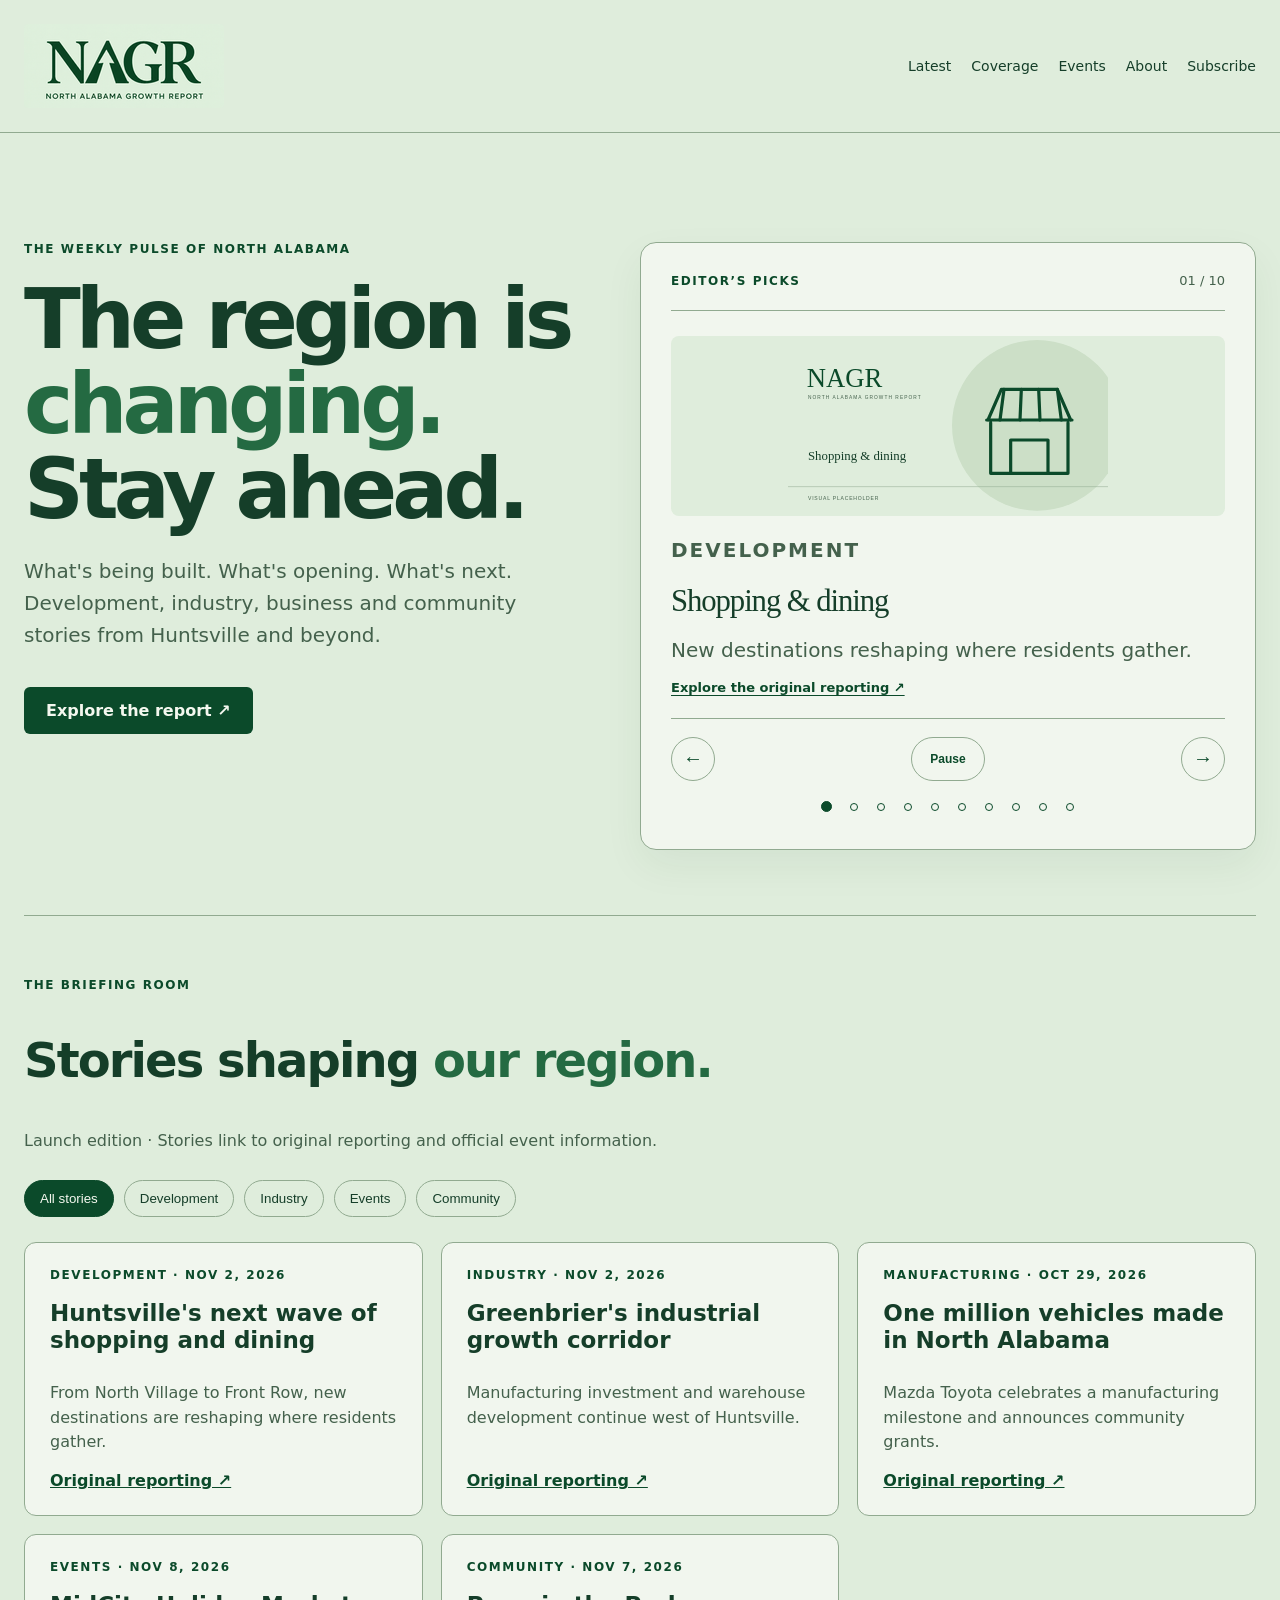
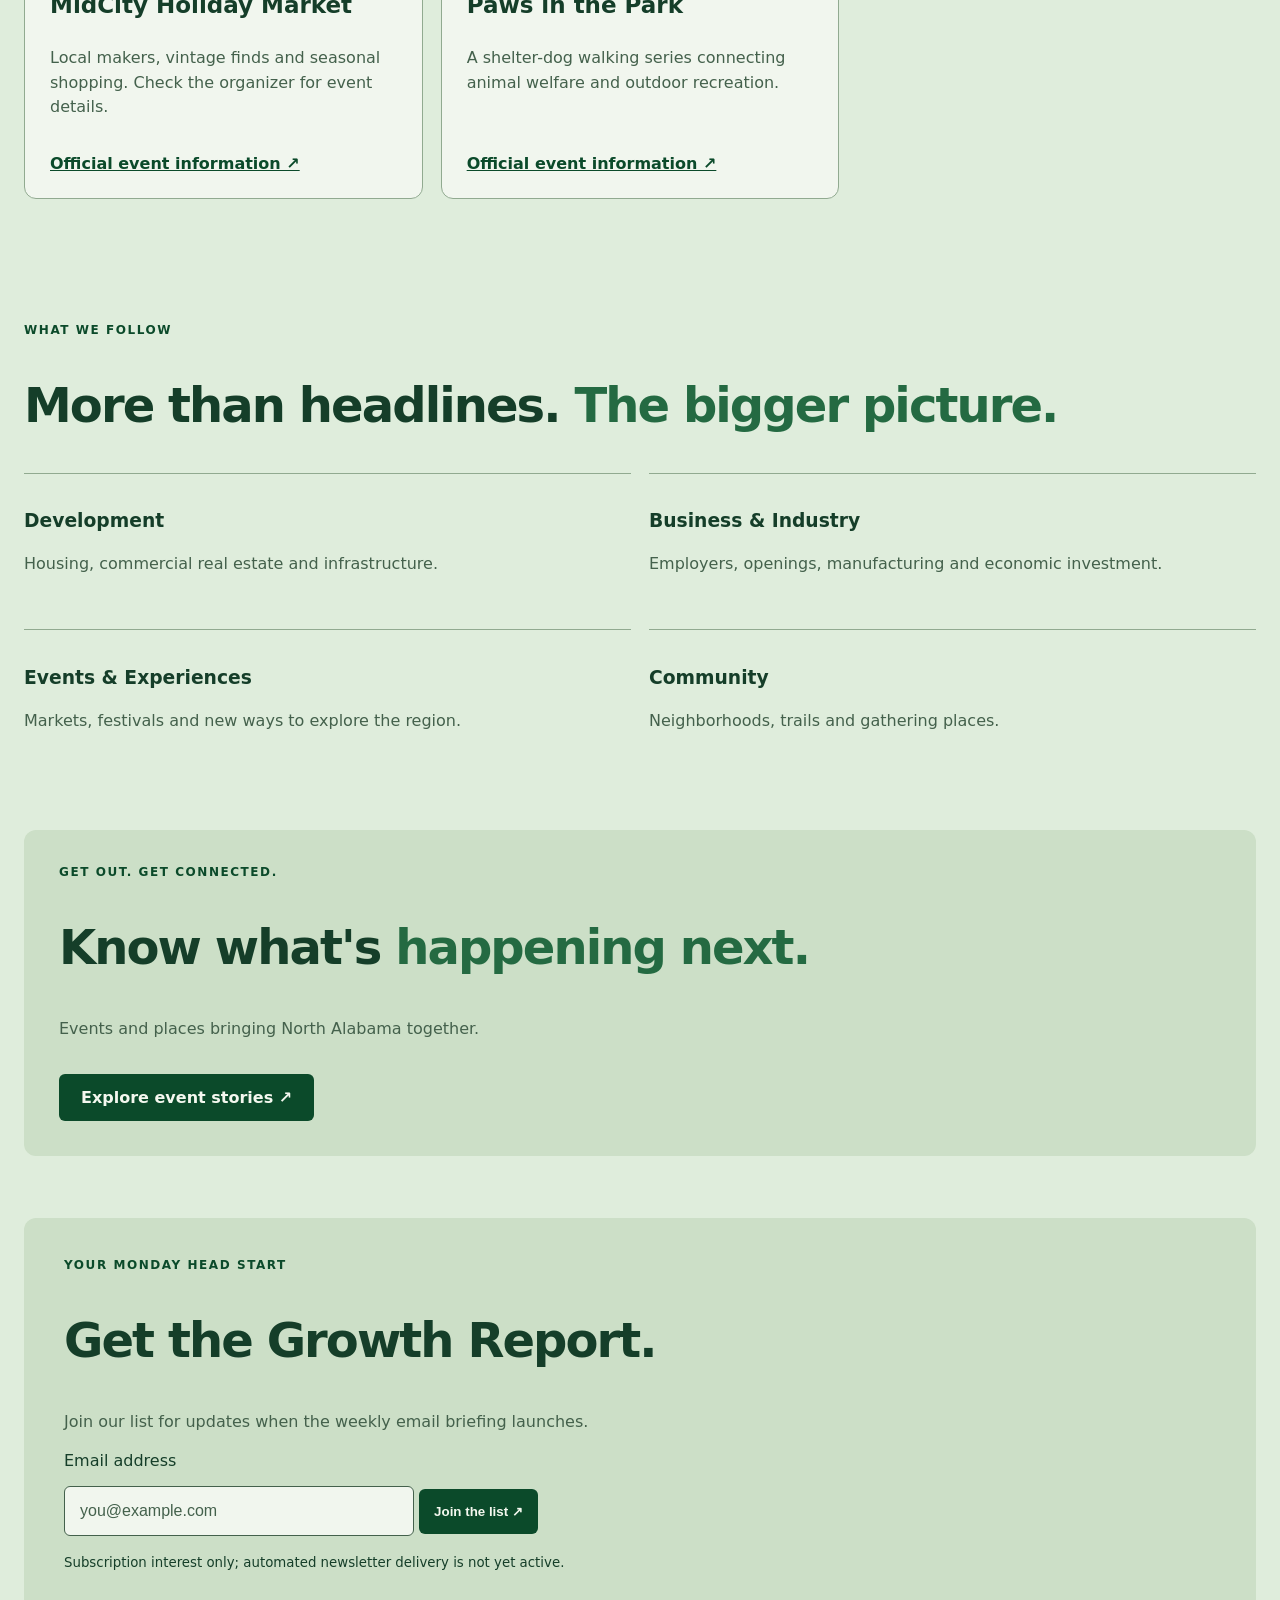
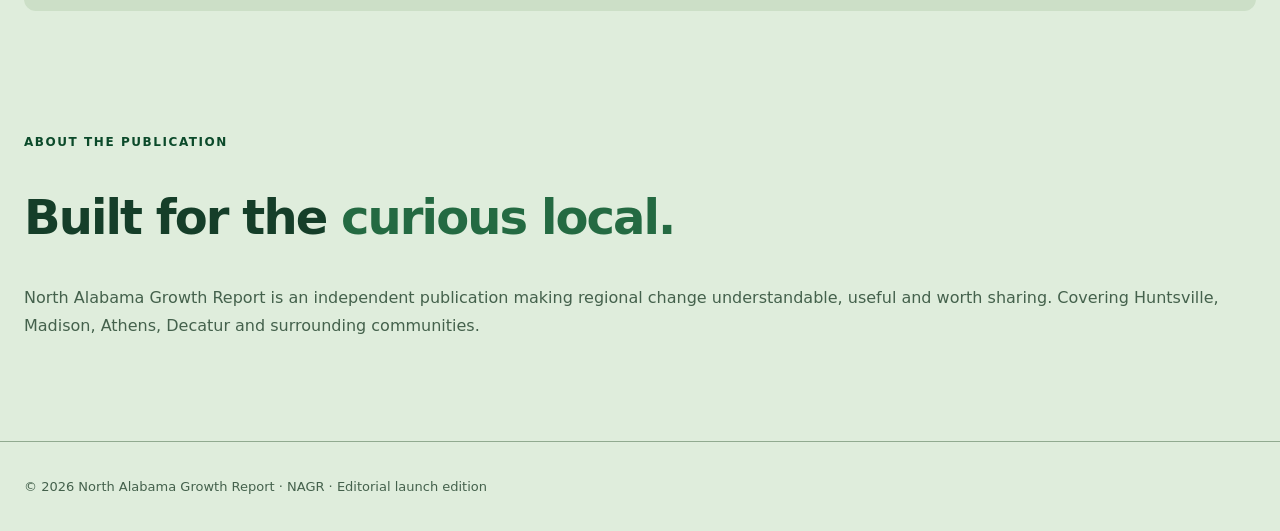
==== commit 41327a91: "Simplify carousel header to Editor’s Picks with an inline counter" ====
--- a/index.html
+++ b/index.html
@@ -1 +1 @@
-<!doctype html><html lang="en"><head><meta charset="utf-8"><meta name="viewport" content="width=device-width,initial-scale=1"><meta name="theme-color" content="#dfeddc"><meta name="description" content="North Alabama Growth Report: development, business, industry and events shaping Huntsville and North Alabama."><meta name="robots" content="noindex,nofollow"><title>North Alabama Growth Report | NAGR</title><link rel="canonical" href="https://north-alabama-growth-report.netlify.app/"><meta property="og:site_name" content="NAGR · North Alabama Growth Report"><meta property="og:title" content="North Alabama Growth Report | NAGR"><meta property="og:description" content="Development, business, industry and events shaping Huntsville and North Alabama."><meta property="og:image" content="https://north-alabama-growth-report.netlify.app/assets/nagr-logo.png"><meta property="og:image:alt" content="NAGR — North Alabama Growth Report"><meta property="og:type" content="website"><meta property="og:url" content="https://north-alabama-growth-report.netlify.app/"><link rel="stylesheet" href="/styles.css"></head><body><div class="preview-notice" role="note">Editorial preview · Six NAGR reports awaiting approval · Visuals are placeholders</div><header><a href="/" class="logo" aria-label="North Alabama Growth Report home"><img class="brand-mark" src="/assets/nagr-logo.png" alt="NAGR — North Alabama Growth Report" width="200" height="200"></a><button class="menu" id="menu" aria-controls="nav" aria-expanded="false">Menu ☰</button><nav id="nav"><a href="#reporting">Reporting</a><a href="#latest">Briefing Room</a><a href="#coverage">Coverage</a><a href="#events">Events</a><a href="#about">About</a><a href="#subscribe">Subscribe</a></nav></header><main><section class="hero"><div class="hero-intro"><div class="eyebrow">THE WEEKLY PULSE OF NORTH ALABAMA</div><h1>The region is<br><em>changing.</em><br>Stay ahead.</h1><p>What's being built. What's opening. What's next. Development, industry, business and community stories from Huntsville and beyond.</p><a class="btn" href="#reporting">Explore the report ↗</a></div><aside class="topic-carousel" data-topic-carousel role="region" aria-roledescription="carousel" aria-label="Top regional topics"><div class="topic-heading"><div><p class="eyebrow">THE REGIONAL ROTATION</p><h2>In focus.</h2></div><span class="topic-counter" data-topic-counter aria-hidden="true">01 / 10</span></div><div class="topic-slides" data-topic-slides></div><div class="topic-fallback" data-topic-fallback><h3>Our regional watchlist</h3><p>Development, business, industry and community. Explore the topics shaping North Alabama.</p><a href="#coverage">Explore our coverage ↗</a></div><div class="topic-controls" data-topic-controls hidden><div class="topic-navigation"><button type="button" data-topic-prev aria-label="Previous topic">←</button><button type="button" class="topic-toggle" data-topic-toggle aria-label="Pause automatic topic rotation">Pause</button><button type="button" data-topic-next aria-label="Next topic">→</button></div><div class="topic-dots" data-topic-dots aria-label="Choose a topic"></div></div><p class="sr-only" data-topic-status role="status" aria-live="polite" aria-atomic="true"></p></aside></section><section id="reporting" class="section reporting-section"><div class="eyebrow">OUR REPORTING</div><h2>The story beyond <em>the announcement.</em></h2><p class="muted reporting-intro">NAGR reports on what regional changes mean now, with current context and links to the source material.</p><div class="report-grid"><article class="report-card"><a class="report-image-link" href="/reports/sandra-moon-community-complex.html" aria-label="Read Sandra Moon is open. Here’s what South Huntsville gained."><img class="report-thumbnail" src="/assets/placeholders/sandra-moon-community-complex.svg" alt="" width="1200" height="675" loading="lazy" decoding="async"></a><div class="report-card-body"><div class="report-kicker"><span class="tag">Community</span><span class="report-angle">Now open</span></div><h3><a href="/reports/sandra-moon-community-complex.html">Sandra Moon is open. Here’s what South Huntsville gained.</a></h3><p>Arts, adaptive recreation and gathering spaces give the former Grissom campus a new role in South Huntsville.</p><a class="report-read" href="/reports/sandra-moon-community-complex.html" aria-label="Read the NAGR report: Sandra Moon is open. Here’s what South Huntsville gained.">Read the NAGR report ↗</a></div></article><article class="report-card"><a class="report-image-link" href="/reports/slaughter-road-resolute-way-funding.html" aria-label="Read Two road investments to watch after the $14.3 million announcement"><img class="report-thumbnail" src="/assets/placeholders/slaughter-road-resolute-way-funding.svg" alt="" width="1200" height="675" loading="lazy" decoding="async"></a><div class="report-card-body"><div class="report-kicker"><span class="tag">Transportation</span><span class="report-angle">Funding follow-through</span></div><h3><a href="/reports/slaughter-road-resolute-way-funding.html">Two road investments to watch after the $14.3 million announcement</a></h3><p>Slaughter Road and Resolute Way remain separate projects with different funding commitments and next steps.</p><a class="report-read" href="/reports/slaughter-road-resolute-way-funding.html" aria-label="Read the NAGR report: Two road investments to watch after the $14.3 million announcement">Read the NAGR report ↗</a></div></article><article class="report-card"><a class="report-image-link" href="/reports/huntsville-zoning-828-acres.html" aria-label="Read Nearly 828 acres rezoned. What does that allow next?"><img class="report-thumbnail" src="/assets/placeholders/huntsville-zoning-828-acres.svg" alt="" width="1200" height="675" loading="lazy" decoding="async"></a><div class="report-card-body"><div class="report-kicker"><span class="tag">Development</span><span class="report-angle">After the zoning vote</span></div><h3><a href="/reports/huntsville-zoning-828-acres.html">Nearly 828 acres rezoned. What does that allow next?</a></h3><p>Two Huntsville land-use decisions establish permitted uses, with housing, preservation and commercial possibilities in view.</p><a class="report-read" href="/reports/huntsville-zoning-828-acres.html" aria-label="Read the NAGR report: Nearly 828 acres rezoned. What does that allow next?">Read the NAGR report ↗</a></div></article><article class="report-card"><a class="report-image-link" href="/reports/huntsville-biotech-workforce.html" aria-label="Read Beyond the biotech announcement: the workforce question"><img class="report-thumbnail" src="/assets/placeholders/huntsville-biotech-workforce.svg" alt="" width="1200" height="675" loading="lazy" decoding="async"></a><div class="report-card-body"><div class="report-kicker"><span class="tag">Business &amp; Industry</span><span class="report-angle">Workforce &amp; delivery</span></div><h3><a href="/reports/huntsville-biotech-workforce.html">Beyond the biotech announcement: the workforce question</a></h3><p>Lilly’s planned Huntsville investment puts workforce preparation and the region’s science ecosystem in focus.</p><a class="report-read" href="/reports/huntsville-biotech-workforce.html" aria-label="Read the NAGR report: Beyond the biotech announcement: the workforce question">Read the NAGR report ↗</a></div></article><article class="report-card"><a class="report-image-link" href="/reports/huntsville-data-center-infrastructure.html" aria-label="Read The data-center story now: investment and infrastructure"><img class="report-thumbnail" src="/assets/placeholders/huntsville-data-center-infrastructure.svg" alt="" width="1200" height="675" loading="lazy" decoding="async"></a><div class="report-card-body"><div class="report-kicker"><span class="tag">Technology</span><span class="report-angle">An operating campus</span></div><h3><a href="/reports/huntsville-data-center-infrastructure.html">The data-center story now: investment and infrastructure</a></h3><p>Meta’s Huntsville campus is an established operation. Its ongoing regional significance reaches beyond an opening announcement.</p><a class="report-read" href="/reports/huntsville-data-center-infrastructure.html" aria-label="Read the NAGR report: The data-center story now: investment and infrastructure">Read the NAGR report ↗</a></div></article><article class="report-card"><a class="report-image-link" href="/reports/wellstone-crisis-facility-funding.html" aria-label="Read Wellstone funding: what the commitment supports next"><img class="report-thumbnail" src="/assets/placeholders/wellstone-crisis-facility-funding.svg" alt="" width="1200" height="675" loading="lazy" decoding="async"></a><div class="report-card-body"><div class="report-kicker"><span class="tag">Community Investment</span><span class="report-angle">Following the commitment</span></div><h3><a href="/reports/wellstone-crisis-facility-funding.html">Wellstone funding: what the commitment supports next</a></h3><p>The City’s opioid-settlement commitment supports a crisis facility, with annual limits and a future funding start.</p><a class="report-read" href="/reports/wellstone-crisis-facility-funding.html" aria-label="Read the NAGR report: Wellstone funding: what the commitment supports next">Read the NAGR report ↗</a></div></article></div></section><section id="latest" class="section"><div class="eyebrow">THE BRIEFING ROOM</div><h2>Stories shaping <em>our region.</em></h2><p class="muted">Launch edition · Stories link to original reporting and official event information.</p><div class="filters" aria-label="Filter stories"><button class="active" data-filter="all">All stories</button><button data-filter="development">Development</button><button data-filter="industry">Industry</button><button data-filter="events">Events</button><button data-filter="community">Community</button></div><div class="grid"><article class="story" data-category="development"><img class="story-thumbnail" src="/assets/placeholders/shopping-dining.svg" alt="" width="1200" height="675" loading="lazy" decoding="async"><span class="tag">DEVELOPMENT · NOV 2, 2026</span><h3>Huntsville's next wave of shopping and dining</h3><p>From North Village to Front Row, new destinations are reshaping where residents gather.</p><a href="https://huntsvillebusinessjournal.com/news/2026/11/02/whats-driving-huntsvilles-retail-growth-developers-reveal-local-areas-to-watch/" target="_blank" rel="noopener noreferrer">Original reporting ↗</a></article><article class="story" data-category="industry"><img class="story-thumbnail" src="/assets/placeholders/greenbrier-industry.svg" alt="" width="1200" height="675" loading="lazy" decoding="async"><span class="tag">INDUSTRY · NOV 2, 2026</span><h3>Greenbrier's industrial growth corridor</h3><p>Manufacturing investment and warehouse development continue west of Huntsville.</p><a href="https://huntsvillebusinessjournal.com/news/2026/11/02/defense-pharma-and-tech-sectors-drive-huntsvilles-industrial-demand-as-greenbrier-leads-new-construction/" target="_blank" rel="noopener noreferrer">Original reporting ↗</a></article><article class="story" data-category="industry"><img class="story-thumbnail" src="/assets/placeholders/vehicle-manufacturing.svg" alt="" width="1200" height="675" loading="lazy" decoding="async"><span class="tag">MANUFACTURING · OCT 29, 2026</span><h3>One million vehicles made in North Alabama</h3><p>Mazda Toyota celebrates a manufacturing milestone and announces community grants.</p><a href="https://huntsvillebusinessjournal.com/news/2026/10/29/thanks-a-million-mazda-toyota-celebrates-milestone-by-giving-back-to-community/" target="_blank" rel="noopener noreferrer">Original reporting ↗</a></article><article class="story" data-category="events"><img class="story-thumbnail" src="/assets/placeholders/holiday-market.svg" alt="" width="1200" height="675" loading="lazy" decoding="async"><span class="tag">EVENTS · NOV 8, 2026</span><h3>MidCity Holiday Market</h3><p>Local makers, vintage finds and seasonal shopping. Check the organizer for event details.</p><a href="https://www.midcitydistrict.com/holidaymarket" target="_blank" rel="noopener noreferrer">Official event information ↗</a></article><article class="story" data-category="community"><img class="story-thumbnail" src="/assets/placeholders/paws-in-the-park.svg" alt="" width="1200" height="675" loading="lazy" decoding="async"><span class="tag">COMMUNITY · NOV 7, 2026</span><h3>Paws in the Park</h3><p>A shelter-dog walking series connecting animal welfare and outdoor recreation.</p><a href="https://www.huntsvilleal.gov/huntsville-animal-services-launches-new-paws-in-the-park-outdoor-event-series/" target="_blank" rel="noopener noreferrer">Official event information ↗</a></article></div></section><section id="coverage" class="section"><div class="eyebrow">WHAT WE FOLLOW</div><h2>More than headlines. <em>The bigger picture.</em></h2><div class="coverage"><div><h3>Development</h3><p class="muted">Housing, commercial real estate and infrastructure.</p></div><div><h3>Business & Industry</h3><p class="muted">Employers, openings, manufacturing and economic investment.</p></div><div><h3>Events & Experiences</h3><p class="muted">Markets, festivals and new ways to explore the region.</p></div><div><h3>Community</h3><p class="muted">Neighborhoods, trails and gathering places.</p></div></div></section><section class="section feature" id="events"><div class="eyebrow">GET OUT. GET CONNECTED.</div><h2>Know what's <em>happening next.</em></h2><p class="muted">Events and places bringing North Alabama together.</p><a class="btn" href="#latest">Explore event stories ↗</a></section><section class="section" id="subscribe"><div class="subscribe"><div class="eyebrow">YOUR MONDAY HEAD START</div><h2>Get the Growth Report.</h2><p class="muted">Join our list for updates when the weekly email briefing launches.</p><form name="growth-report-newsletter" method="POST" data-netlify="true" action="/thanks.html"><input type="hidden" name="form-name" value="growth-report-newsletter"><label for="email">Email address</label><p><input id="email" name="email" type="email" placeholder="you@example.com" autocomplete="email" required> <button type="submit">Join the list ↗</button></p><small>Subscription interest only; automated newsletter delivery is not yet active.</small></form></div></section><section class="section" id="about"><div class="eyebrow">ABOUT THE PUBLICATION</div><h2>Built for the <em>curious local.</em></h2><p class="muted">North Alabama Growth Report is an independent publication making regional change understandable, useful and worth sharing. Covering Huntsville, Madison, Athens, Decatur and surrounding communities.</p></section></main><footer><p>© <span id="year">2026</span> North Alabama Growth Report · NAGR · Editorial launch edition</p></footer><script src="/script.js" defer></script><script type="module" src="/topic-carousel.mjs"></script></body></html>
+<!doctype html><html lang="en"><head><meta charset="utf-8"><meta name="viewport" content="width=device-width,initial-scale=1"><meta name="theme-color" content="#dfeddc"><meta name="description" content="North Alabama Growth Report: development, business, industry and events shaping Huntsville and North Alabama."><title>North Alabama Growth Report | NAGR</title><link rel="canonical" href="https://north-alabama-growth-report.netlify.app/"><meta property="og:site_name" content="NAGR · North Alabama Growth Report"><meta property="og:title" content="North Alabama Growth Report | NAGR"><meta property="og:description" content="Development, business, industry and events shaping Huntsville and North Alabama."><meta property="og:image" content="https://north-alabama-growth-report.netlify.app/assets/nagr-logo.png"><meta property="og:image:alt" content="NAGR — North Alabama Growth Report"><meta property="og:type" content="website"><meta property="og:url" content="https://north-alabama-growth-report.netlify.app/"><link rel="stylesheet" href="/styles.css"></head><body><header><a href="/" class="logo" aria-label="North Alabama Growth Report home"><img class="brand-mark" src="/assets/nagr-logo.png" alt="NAGR — North Alabama Growth Report" width="200" height="200"></a><button class="menu" id="menu" aria-controls="nav" aria-expanded="false">Menu ☰</button><nav id="nav"><a href="#latest">Latest</a><a href="#coverage">Coverage</a><a href="#events">Events</a><a href="#about">About</a><a href="#subscribe">Subscribe</a></nav></header><main><section class="hero"><div class="hero-intro"><div class="eyebrow">THE WEEKLY PULSE OF NORTH ALABAMA</div><h1>The region is<br><em>changing.</em><br>Stay ahead.</h1><p>What's being built. What's opening. What's next. Development, industry, business and community stories from Huntsville and beyond.</p><a class="btn" href="#latest">Explore the report ↗</a></div><aside class="topic-carousel" data-topic-carousel role="region" aria-roledescription="carousel" aria-label="Editor’s Picks"><div class="topic-heading"><h2 class="eyebrow">Editor’s Picks</h2><span class="topic-counter" data-topic-counter aria-hidden="true">01 / 10</span></div><div class="topic-slides" data-topic-slides></div><div class="topic-fallback" data-topic-fallback><h3>Our regional watchlist</h3><p>Development, business, industry and community. Explore the topics shaping North Alabama.</p><a href="#coverage">Explore our coverage ↗</a></div><div class="topic-controls" data-topic-controls hidden><div class="topic-navigation"><button type="button" data-topic-prev aria-label="Previous topic">←</button><button type="button" class="topic-toggle" data-topic-toggle aria-label="Pause automatic topic rotation">Pause</button><button type="button" data-topic-next aria-label="Next topic">→</button></div><div class="topic-dots" data-topic-dots aria-label="Choose a topic"></div></div><p class="sr-only" data-topic-status role="status" aria-live="polite" aria-atomic="true"></p></aside></section><section id="latest" class="section"><div class="eyebrow">THE BRIEFING ROOM</div><h2>Stories shaping <em>our region.</em></h2><p class="muted">Launch edition · Stories link to original reporting and official event information.</p><div class="filters" aria-label="Filter stories"><button class="active" data-filter="all">All stories</button><button data-filter="development">Development</button><button data-filter="industry">Industry</button><button data-filter="events">Events</button><button data-filter="community">Community</button></div><div class="grid"><article class="story" data-category="development"><span class="tag">DEVELOPMENT · NOV 2, 2026</span><h3>Huntsville's next wave of shopping and dining</h3><p>From North Village to Front Row, new destinations are reshaping where residents gather.</p><a href="https://huntsvillebusinessjournal.com/news/2026/11/02/whats-driving-huntsvilles-retail-growth-developers-reveal-local-areas-to-watch/" target="_blank" rel="noopener noreferrer">Original reporting ↗</a></article><article class="story" data-category="industry"><span class="tag">INDUSTRY · NOV 2, 2026</span><h3>Greenbrier's industrial growth corridor</h3><p>Manufacturing investment and warehouse development continue west of Huntsville.</p><a href="https://huntsvillebusinessjournal.com/news/2026/11/02/defense-pharma-and-tech-sectors-drive-huntsvilles-industrial-demand-as-greenbrier-leads-new-construction/" target="_blank" rel="noopener noreferrer">Original reporting ↗</a></article><article class="story" data-category="industry"><span class="tag">MANUFACTURING · OCT 29, 2026</span><h3>One million vehicles made in North Alabama</h3><p>Mazda Toyota celebrates a manufacturing milestone and announces community grants.</p><a href="https://huntsvillebusinessjournal.com/news/2026/10/29/thanks-a-million-mazda-toyota-celebrates-milestone-by-giving-back-to-community/" target="_blank" rel="noopener noreferrer">Original reporting ↗</a></article><article class="story" data-category="events"><span class="tag">EVENTS · NOV 8, 2026</span><h3>MidCity Holiday Market</h3><p>Local makers, vintage finds and seasonal shopping. Check the organizer for event details.</p><a href="https://www.midcitydistrict.com/holidaymarket" target="_blank" rel="noopener noreferrer">Official event information ↗</a></article><article class="story" data-category="community"><span class="tag">COMMUNITY · NOV 7, 2026</span><h3>Paws in the Park</h3><p>A shelter-dog walking series connecting animal welfare and outdoor recreation.</p><a href="https://www.huntsvilleal.gov/huntsville-animal-services-launches-new-paws-in-the-park-outdoor-event-series/" target="_blank" rel="noopener noreferrer">Official event information ↗</a></article></div></section><section id="coverage" class="section"><div class="eyebrow">WHAT WE FOLLOW</div><h2>More than headlines. <em>The bigger picture.</em></h2><div class="coverage"><div><h3>Development</h3><p class="muted">Housing, commercial real estate and infrastructure.</p></div><div><h3>Business & Industry</h3><p class="muted">Employers, openings, manufacturing and economic investment.</p></div><div><h3>Events & Experiences</h3><p class="muted">Markets, festivals and new ways to explore the region.</p></div><div><h3>Community</h3><p class="muted">Neighborhoods, trails and gathering places.</p></div></div></section><section class="section feature" id="events"><div class="eyebrow">GET OUT. GET CONNECTED.</div><h2>Know what's <em>happening next.</em></h2><p class="muted">Events and places bringing North Alabama together.</p><a class="btn" href="#latest">Explore event stories ↗</a></section><section class="section" id="subscribe"><div class="subscribe"><div class="eyebrow">YOUR MONDAY HEAD START</div><h2>Get the Growth Report.</h2><p class="muted">Join our list for updates when the weekly email briefing launches.</p><form name="growth-report-newsletter" method="POST" data-netlify="true" action="/thanks.html"><input type="hidden" name="form-name" value="growth-report-newsletter"><label for="email">Email address</label><p><input id="email" name="email" type="email" placeholder="you@example.com" autocomplete="email" required> <button type="submit">Join the list ↗</button></p><small>Subscription interest only; automated newsletter delivery is not yet active.</small></form></div></section><section class="section" id="about"><div class="eyebrow">ABOUT THE PUBLICATION</div><h2>Built for the <em>curious local.</em></h2><p class="muted">North Alabama Growth Report is an independent publication making regional change understandable, useful and worth sharing. Covering Huntsville, Madison, Athens, Decatur and surrounding communities.</p></section></main><footer><p>© <span id="year">2026</span> North Alabama Growth Report · NAGR · Editorial launch edition</p></footer><script src="/script.js" defer></script><script type="module" src="/topic-carousel.mjs"></script></body></html>
--- a/styles.css
+++ b/styles.css
@@ -16,7 +16,8 @@
 * { box-sizing: border-box; }
 body { margin: 0; }
 a { color: inherit; }
-header, main, footer { max-width: 1200px; margin: auto; padding: 24px; }
+/* Add 192 CSS pixels overall: 1 inch less margin on each desktop side. */
+header, main, footer { max-width: 1392px; margin: auto; padding: 24px; }
 header { display: flex; align-items: center; justify-content: space-between; gap: 24px; position: relative; border-bottom: 1px solid var(--line); }
 .logo { display: block; flex-shrink: 0; line-height: 0; border-radius: 4px; overflow: hidden; }
 .brand-mark { display: block; width: 200px; height: 84px; object-fit: cover; }
@@ -70,21 +71,21 @@
 }
 
 /* Topic rotation fills the open right side of the masthead's hero. */
-.hero { display: grid; grid-template-columns: minmax(0, 1.15fr) minmax(310px, .85fr); gap: 56px; align-items: center; }
+.hero { display: grid; grid-template-columns: minmax(0, 1fr) minmax(360px, 1.1fr); gap: 56px; align-items: center; }
 .hero-intro h1 { font-size: clamp(3rem, 6.5vw, 5.4rem); }
 .topic-carousel { min-width: 0; background: var(--surface); border: 1px solid var(--line); border-radius: 16px; padding: 30px; box-shadow: 0 16px 40px rgb(21 62 41 / 6%); }
-.topic-heading { display: flex; align-items: center; justify-content: space-between; gap: 12px; border-bottom: 1px solid var(--line); padding-bottom: 20px; }
-.topic-heading .eyebrow { font-size: 10px; margin: 0 0 8px; }
-.topic-heading h2 { font-family: Georgia, serif; font-size: 26px; letter-spacing: -.03em; margin: 0; font-weight: 400; }
+.topic-heading { display: flex; align-items: baseline; justify-content: space-between; gap: 12px; border-bottom: 1px solid var(--line); padding-bottom: 20px; }
+.topic-heading .eyebrow { font-size: 12px; margin: 0; }
+.topic-heading h2 { font-family: inherit; font-size: 12px; line-height: 1.4; letter-spacing: .13em; margin: 0; font-weight: 800; text-transform: uppercase; }
 .topic-counter { color: var(--muted); font-size: 13px; font-variant-numeric: tabular-nums; white-space: nowrap; }
-.topic-slides { min-height: 280px; }
+.topic-slides { min-height: 0; }
 .topic-slides:empty { display: none; }
-.topic-card { display: flex; flex-direction: column; min-height: 280px; padding: 25px 0 20px; }
+.topic-card { display: flex; flex-direction: column; min-height: 0; padding: 25px 0 20px; }
 .topic-card[hidden], .topic-controls[hidden] { display: none; }
 .topic-category { color: var(--accent); font-size: 11px; letter-spacing: .1em; text-transform: uppercase; margin: 0 0 18px; font-weight: 800; }
 .topic-title { font: 400 clamp(1.8rem, 3vw, 2.5rem)/1.12 Georgia, serif; letter-spacing: -.035em; margin: 0 0 16px; overflow-wrap: anywhere; }
-.topic-description, .topic-fallback p { color: var(--muted); font-size: 15px; line-height: 1.6; margin: 0 0 20px; }
-.topic-link { color: var(--accent); font-size: 13px; line-height: 1.5; font-weight: 750; margin-top: auto; text-underline-offset: 3px; }
+.topic-description, .topic-fallback p { color: var(--muted); font-size: 15px; line-height: 1.6; margin: 0 0 12px; }
+.topic-link { color: var(--accent); font-size: 13px; line-height: 1.5; font-weight: 750; margin-top: 0; text-underline-offset: 3px; }
 .topic-navigation { display: flex; justify-content: space-between; align-items: center; border-top: 1px solid var(--line); padding-top: 18px; }
 .topic-navigation button { width: 44px; min-height: 44px; border: 1px solid var(--line); border-radius: 50%; background: transparent; color: var(--accent); cursor: pointer; font-size: 20px; }
 .topic-navigation .topic-toggle { width: auto; padding: 0 18px; font-size: 12px; font-weight: 750; border-radius: 24px; }
@@ -105,47 +106,10 @@
 }
 @media (max-width: 480px) {
   .topic-carousel { padding: 22px; }
-  .topic-slides, .topic-card { min-height: 310px; }
 }
 
-/* NAGR reporting leads; the existing Briefing Room remains a separate source roundup. */
-.preview-notice { padding: 12px 24px; background: var(--accent); color: var(--on-accent); font-size: 13px; line-height: 1.5; text-align: center; }
-.reporting-section { border-bottom: 1px solid var(--line); }
-.reporting-intro { max-width: 760px; margin-bottom: 32px; }
-.report-grid { display: grid; grid-template-columns: repeat(3, minmax(0, 1fr)); gap: 22px; }
-.report-card { display: flex; flex-direction: column; min-width: 0; background: var(--surface); border: 1px solid var(--line); border-radius: 12px; overflow: hidden; }
-.report-image-link { display: block; line-height: 0; }
-.report-thumbnail { display: block; width: 100%; height: auto; aspect-ratio: 16 / 9; object-fit: cover; }
-.report-card-body { display: flex; flex: 1; flex-direction: column; padding: 25px; }
-.report-kicker { display: flex; flex-wrap: wrap; gap: 8px; align-items: center; }
-.report-kicker .tag { font-size: 10px; }
-.report-angle { padding: 4px 8px; border-radius: 20px; background: var(--panel); color: var(--ink); font-size: 10px; }
-.report-card h3 { font: 400 27px/1.15 Georgia, serif; letter-spacing: -.025em; margin: 20px 0 14px; }
-.report-card h3 a { text-decoration: none; }
-.report-card h3 a:hover { text-decoration: underline; text-underline-offset: 4px; }
-.report-card p { color: var(--muted); line-height: 1.6; margin: 0 0 24px; }
-.report-read { margin-top: auto; color: var(--accent); font-size: 14px; font-weight: 750; text-underline-offset: 3px; }
-.story { overflow: hidden; }
-.story-thumbnail { display: block; flex-shrink: 0; width: calc(100% + 50px); max-width: none; height: auto; aspect-ratio: 16 / 9; object-fit: cover; margin: -25px -25px 24px; }
-.report-page { max-width: 1100px; padding-top: 36px; }
-.report-back { color: var(--accent); font-size: 14px; font-weight: 700; text-underline-offset: 3px; }
-.report-header { display: block; padding: 0; border: 0; margin: 40px auto; max-width: 850px; }
-.report-header h1 { font: 400 clamp(2.5rem, 5.3vw, 4.5rem)/1.08 Georgia, serif; letter-spacing: -.04em; margin: 24px 0; }
-.report-deck { color: var(--muted); font-size: 22px; line-height: 1.5; }
-.report-byline { font-size: 13px; color: var(--muted); }
-.report-visual { margin: 32px auto; }
-.report-visual img { display: block; width: 100%; height: auto; border-radius: 12px; }
-.report-visual figcaption { margin-top: 10px; color: var(--muted); font-size: 12px; line-height: 1.5; }
-.report-copy { max-width: 760px; margin: 40px auto 64px; }
-.report-copy > p, .report-perspective > p { font-size: 18px; line-height: 1.8; }
-.report-copy h2 { font: 400 30px/1.2 Georgia, serif; letter-spacing: -.025em; }
-.report-perspective { background: var(--panel); padding: 24px; border-radius: 12px; margin: 36px 0; }
-.report-perspective h2 { margin-top: 0; }
-.report-perspective .report-perspective-label { font: 800 11px/1.4 system-ui, sans-serif; letter-spacing: .1em; text-transform: uppercase; color: var(--muted); }
-.report-perspective p:last-child { margin-bottom: 0; }
-.report-sources { border-top: 1px solid var(--line); padding-top: 20px; }
-.report-sources ul { padding-left: 20px; }
-.report-sources li { margin: 12px 0; font-size: 14px; line-height: 1.6; }
-.report-attribution { color: var(--muted); font-size: 12px; line-height: 1.6; }
-@media (max-width: 1000px) { .report-grid { grid-template-columns: repeat(2, minmax(0, 1fr)); } }
-@media (max-width: 640px) { .report-grid { grid-template-columns: 1fr; } .report-deck { font-size: 19px; } }
+/* Every highlight carries a replaceable, locally hosted story graphic. */
+.hero { align-items: start; }
+.topic-graphic { display: block; width: 100%; height: auto; aspect-ratio: 16 / 9; max-height: 180px; object-fit: contain; background: var(--page); border-radius: 8px; margin: 0 0 18px; }
+.topic-title { font-size: clamp(1.7rem, 2.4vw, 2rem); }
+
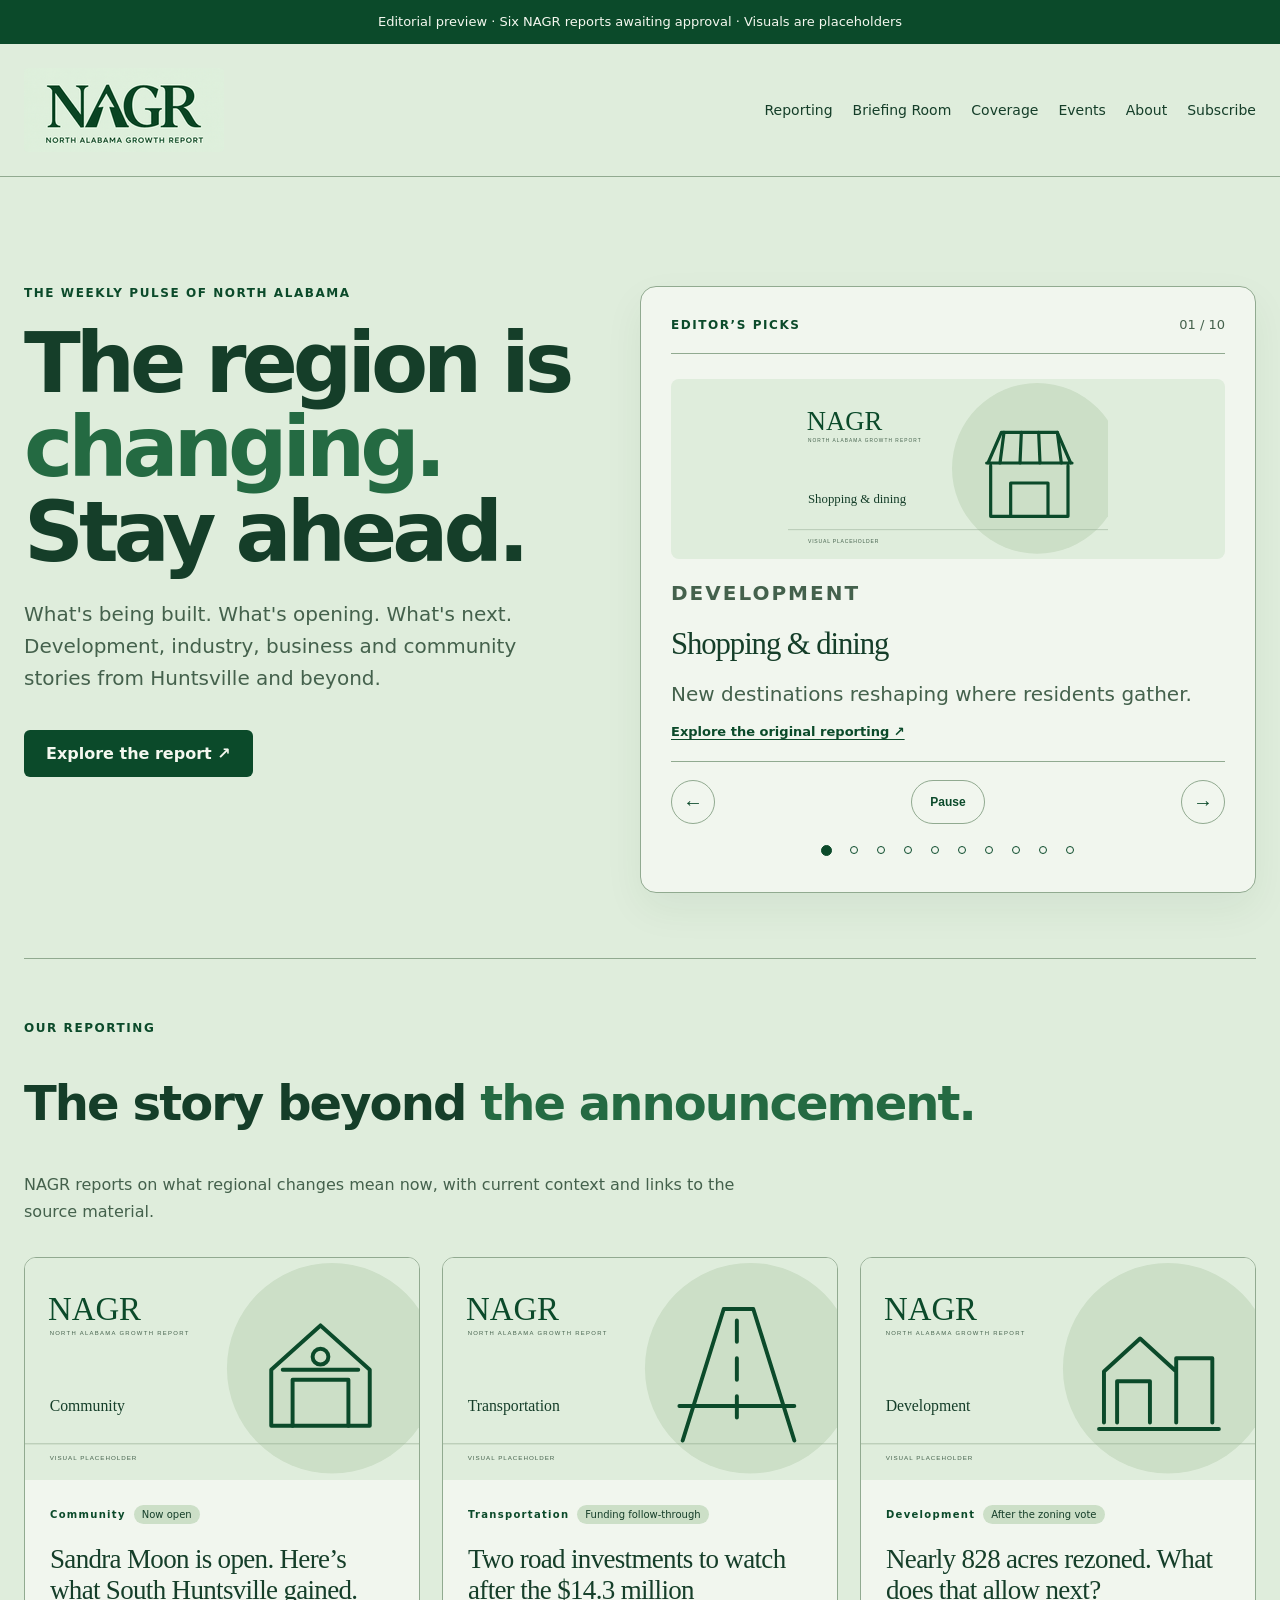
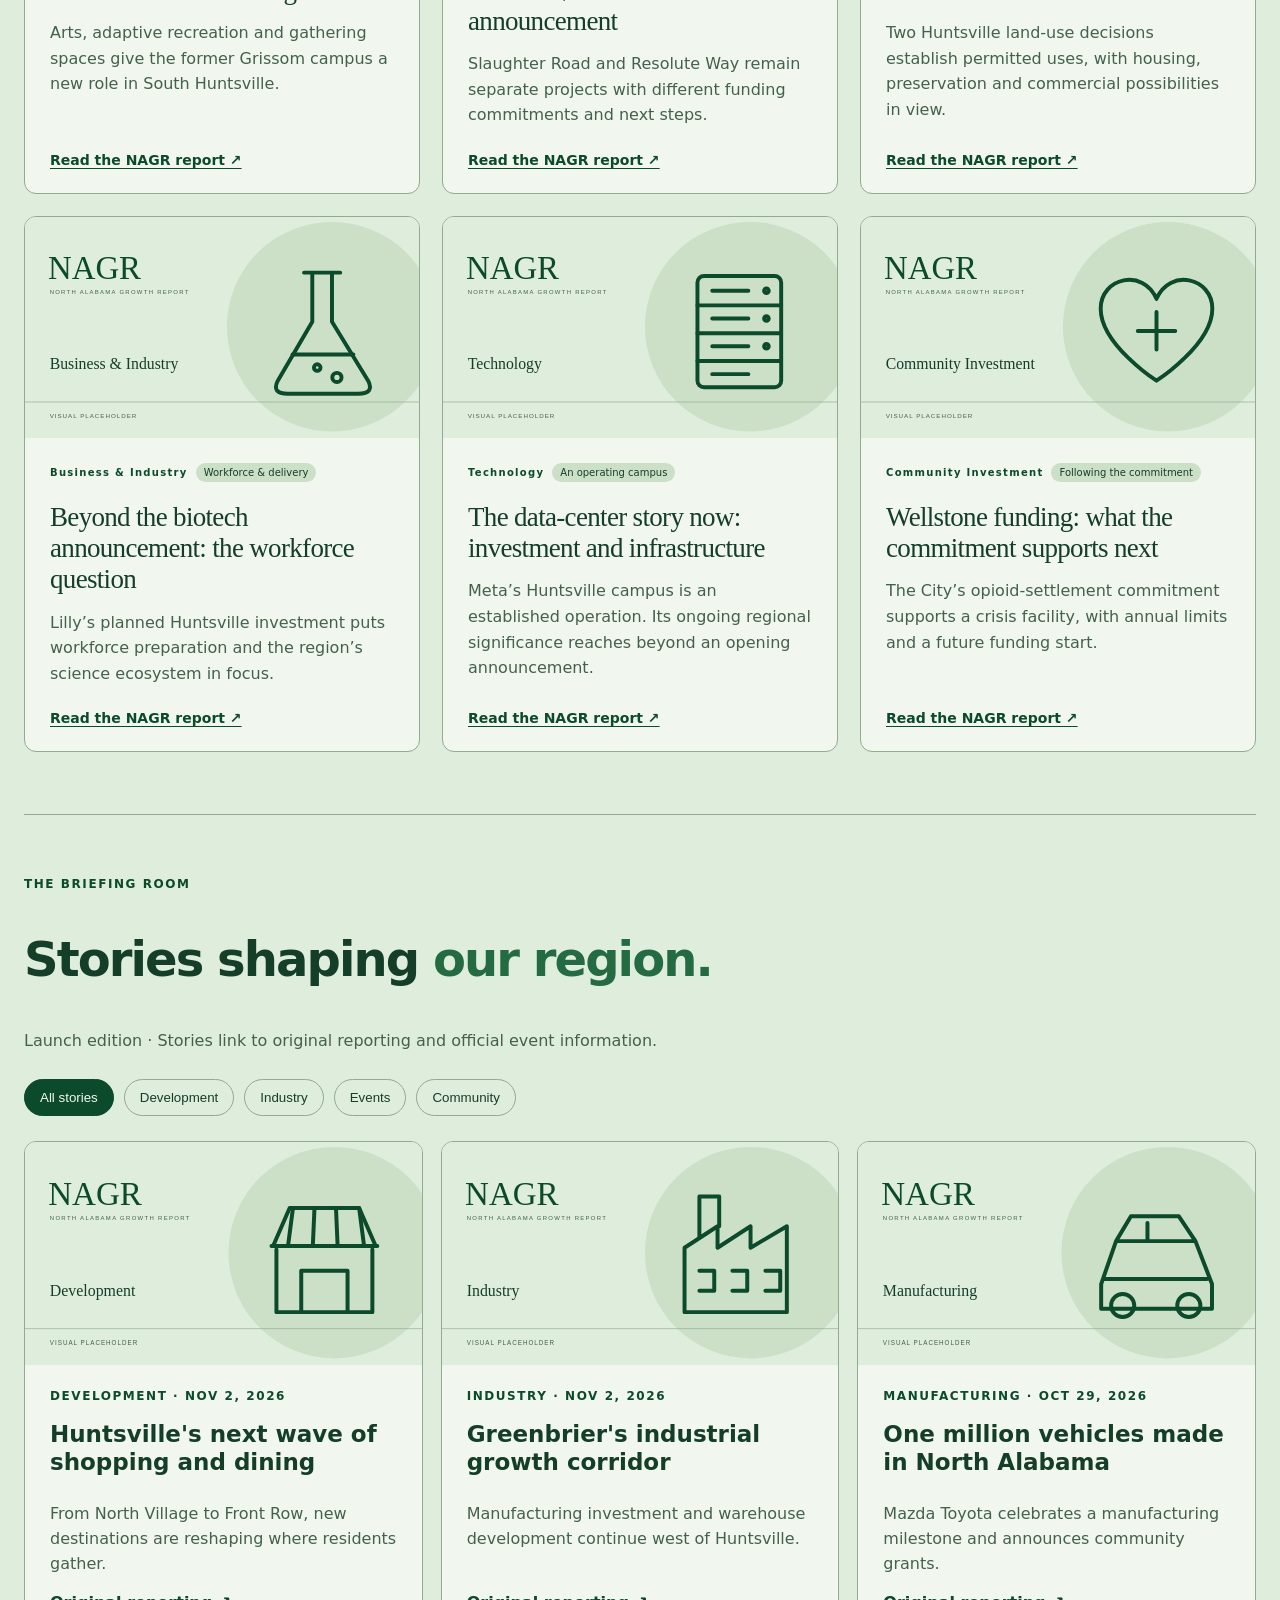
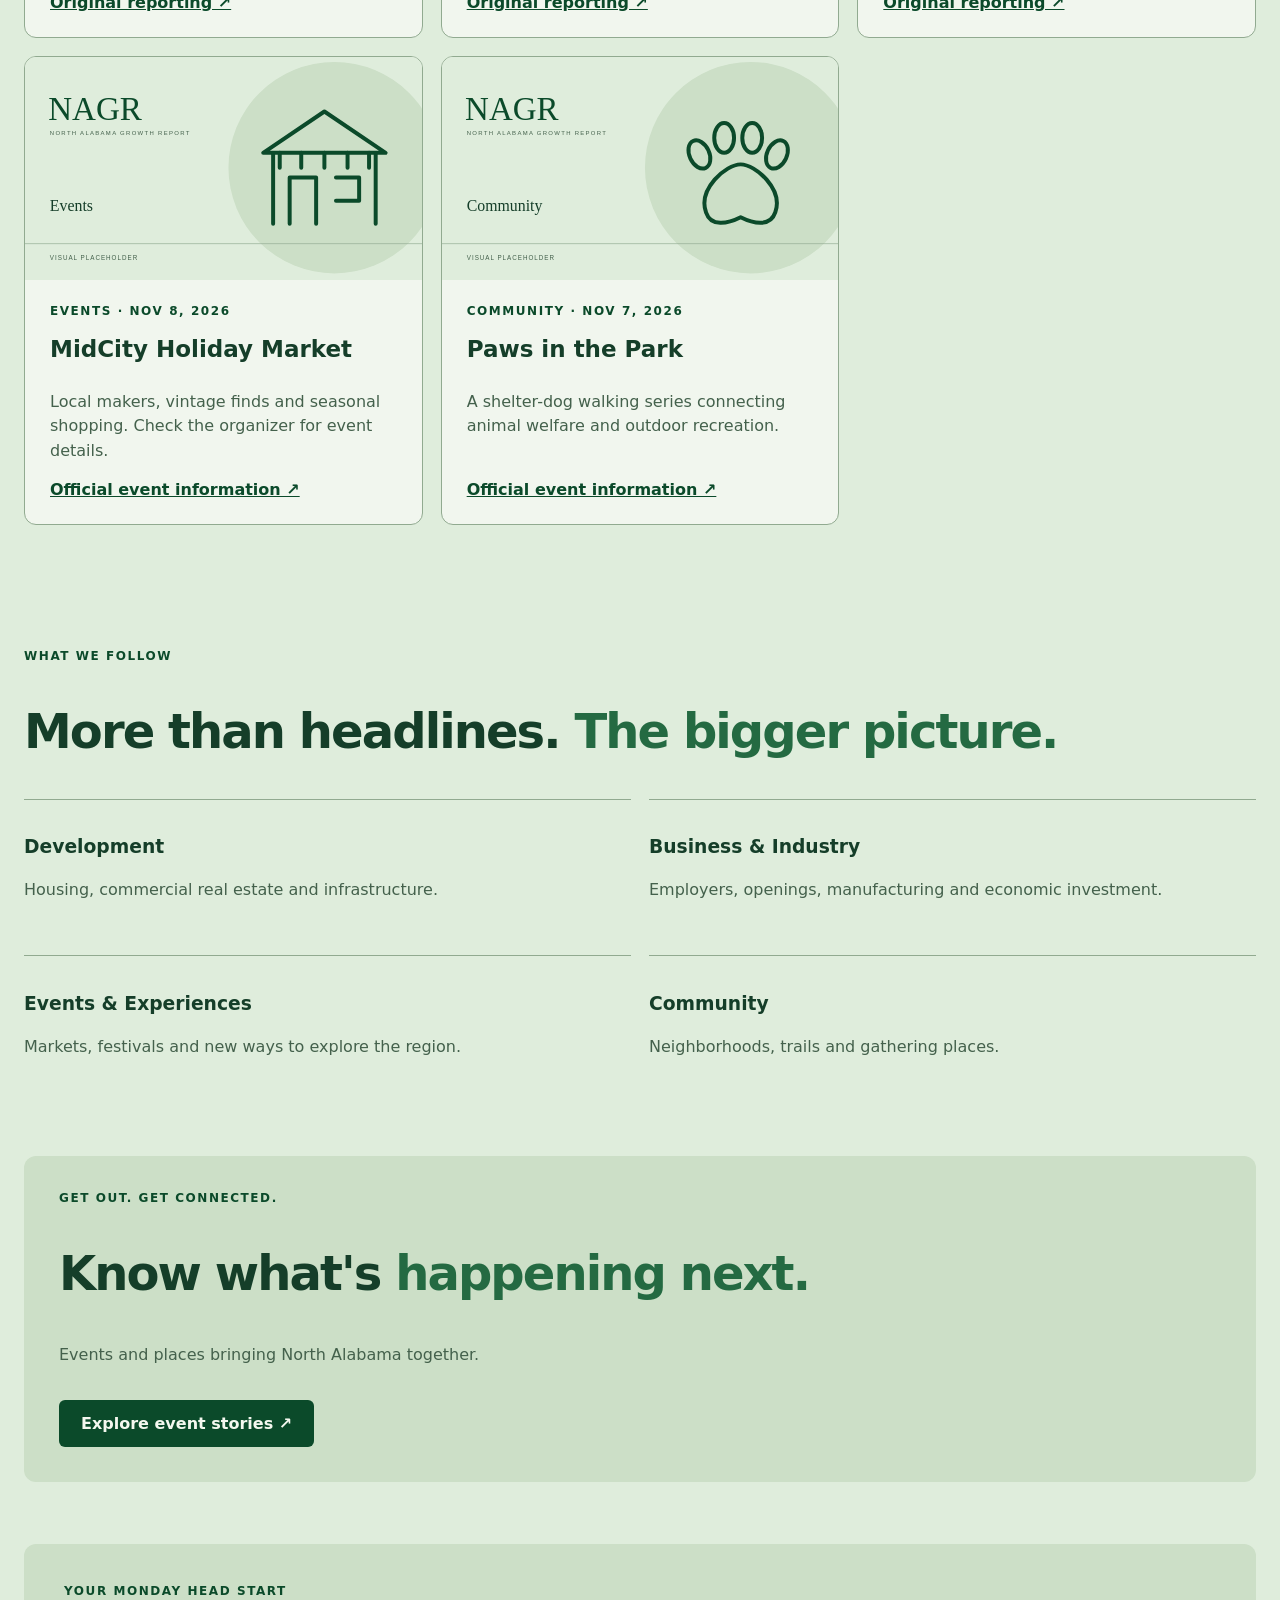
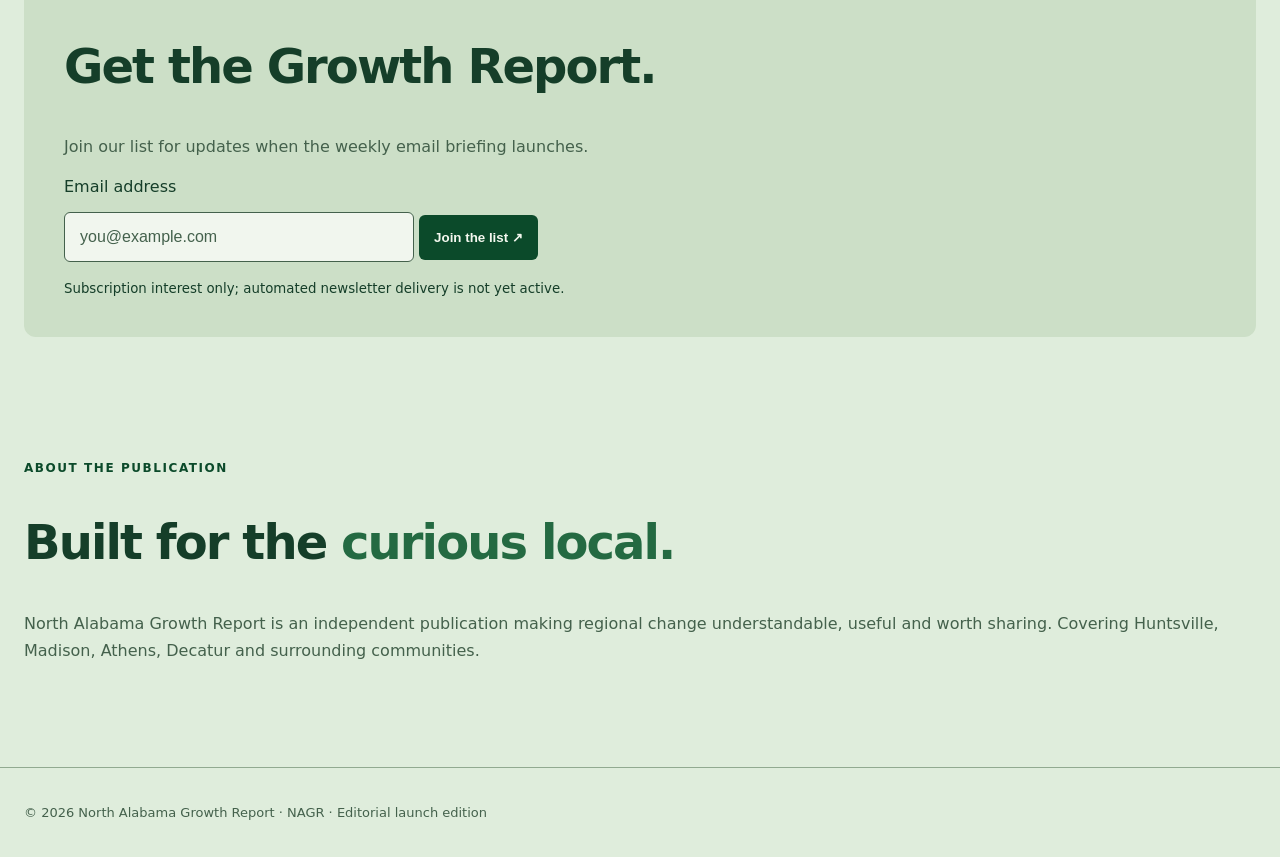
==== commit 3fa1b8d9: "Simplify carousel header to Editor’s Picks with an inline counter" ====
--- a/index.html
+++ b/index.html
@@ -1 +1 @@
-<!doctype html><html lang="en"><head><meta charset="utf-8"><meta name="viewport" content="width=device-width,initial-scale=1"><meta name="theme-color" content="#dfeddc"><meta name="description" content="North Alabama Growth Report: development, business, industry and events shaping Huntsville and North Alabama."><title>North Alabama Growth Report | NAGR</title><link rel="canonical" href="https://north-alabama-growth-report.netlify.app/"><meta property="og:site_name" content="NAGR · North Alabama Growth Report"><meta property="og:title" content="North Alabama Growth Report | NAGR"><meta property="og:description" content="Development, business, industry and events shaping Huntsville and North Alabama."><meta property="og:image" content="https://north-alabama-growth-report.netlify.app/assets/nagr-logo.png"><meta property="og:image:alt" content="NAGR — North Alabama Growth Report"><meta property="og:type" content="website"><meta property="og:url" content="https://north-alabama-growth-report.netlify.app/"><link rel="stylesheet" href="/styles.css"></head><body><header><a href="/" class="logo" aria-label="North Alabama Growth Report home"><img class="brand-mark" src="/assets/nagr-logo.png" alt="NAGR — North Alabama Growth Report" width="200" height="200"></a><button class="menu" id="menu" aria-controls="nav" aria-expanded="false">Menu ☰</button><nav id="nav"><a href="#latest">Latest</a><a href="#coverage">Coverage</a><a href="#events">Events</a><a href="#about">About</a><a href="#subscribe">Subscribe</a></nav></header><main><section class="hero"><div class="hero-intro"><div class="eyebrow">THE WEEKLY PULSE OF NORTH ALABAMA</div><h1>The region is<br><em>changing.</em><br>Stay ahead.</h1><p>What's being built. What's opening. What's next. Development, industry, business and community stories from Huntsville and beyond.</p><a class="btn" href="#latest">Explore the report ↗</a></div><aside class="topic-carousel" data-topic-carousel role="region" aria-roledescription="carousel" aria-label="Editor’s Picks"><div class="topic-heading"><h2 class="eyebrow">Editor’s Picks</h2><span class="topic-counter" data-topic-counter aria-hidden="true">01 / 10</span></div><div class="topic-slides" data-topic-slides></div><div class="topic-fallback" data-topic-fallback><h3>Our regional watchlist</h3><p>Development, business, industry and community. Explore the topics shaping North Alabama.</p><a href="#coverage">Explore our coverage ↗</a></div><div class="topic-controls" data-topic-controls hidden><div class="topic-navigation"><button type="button" data-topic-prev aria-label="Previous topic">←</button><button type="button" class="topic-toggle" data-topic-toggle aria-label="Pause automatic topic rotation">Pause</button><button type="button" data-topic-next aria-label="Next topic">→</button></div><div class="topic-dots" data-topic-dots aria-label="Choose a topic"></div></div><p class="sr-only" data-topic-status role="status" aria-live="polite" aria-atomic="true"></p></aside></section><section id="latest" class="section"><div class="eyebrow">THE BRIEFING ROOM</div><h2>Stories shaping <em>our region.</em></h2><p class="muted">Launch edition · Stories link to original reporting and official event information.</p><div class="filters" aria-label="Filter stories"><button class="active" data-filter="all">All stories</button><button data-filter="development">Development</button><button data-filter="industry">Industry</button><button data-filter="events">Events</button><button data-filter="community">Community</button></div><div class="grid"><article class="story" data-category="development"><span class="tag">DEVELOPMENT · NOV 2, 2026</span><h3>Huntsville's next wave of shopping and dining</h3><p>From North Village to Front Row, new destinations are reshaping where residents gather.</p><a href="https://huntsvillebusinessjournal.com/news/2026/11/02/whats-driving-huntsvilles-retail-growth-developers-reveal-local-areas-to-watch/" target="_blank" rel="noopener noreferrer">Original reporting ↗</a></article><article class="story" data-category="industry"><span class="tag">INDUSTRY · NOV 2, 2026</span><h3>Greenbrier's industrial growth corridor</h3><p>Manufacturing investment and warehouse development continue west of Huntsville.</p><a href="https://huntsvillebusinessjournal.com/news/2026/11/02/defense-pharma-and-tech-sectors-drive-huntsvilles-industrial-demand-as-greenbrier-leads-new-construction/" target="_blank" rel="noopener noreferrer">Original reporting ↗</a></article><article class="story" data-category="industry"><span class="tag">MANUFACTURING · OCT 29, 2026</span><h3>One million vehicles made in North Alabama</h3><p>Mazda Toyota celebrates a manufacturing milestone and announces community grants.</p><a href="https://huntsvillebusinessjournal.com/news/2026/10/29/thanks-a-million-mazda-toyota-celebrates-milestone-by-giving-back-to-community/" target="_blank" rel="noopener noreferrer">Original reporting ↗</a></article><article class="story" data-category="events"><span class="tag">EVENTS · NOV 8, 2026</span><h3>MidCity Holiday Market</h3><p>Local makers, vintage finds and seasonal shopping. Check the organizer for event details.</p><a href="https://www.midcitydistrict.com/holidaymarket" target="_blank" rel="noopener noreferrer">Official event information ↗</a></article><article class="story" data-category="community"><span class="tag">COMMUNITY · NOV 7, 2026</span><h3>Paws in the Park</h3><p>A shelter-dog walking series connecting animal welfare and outdoor recreation.</p><a href="https://www.huntsvilleal.gov/huntsville-animal-services-launches-new-paws-in-the-park-outdoor-event-series/" target="_blank" rel="noopener noreferrer">Official event information ↗</a></article></div></section><section id="coverage" class="section"><div class="eyebrow">WHAT WE FOLLOW</div><h2>More than headlines. <em>The bigger picture.</em></h2><div class="coverage"><div><h3>Development</h3><p class="muted">Housing, commercial real estate and infrastructure.</p></div><div><h3>Business & Industry</h3><p class="muted">Employers, openings, manufacturing and economic investment.</p></div><div><h3>Events & Experiences</h3><p class="muted">Markets, festivals and new ways to explore the region.</p></div><div><h3>Community</h3><p class="muted">Neighborhoods, trails and gathering places.</p></div></div></section><section class="section feature" id="events"><div class="eyebrow">GET OUT. GET CONNECTED.</div><h2>Know what's <em>happening next.</em></h2><p class="muted">Events and places bringing North Alabama together.</p><a class="btn" href="#latest">Explore event stories ↗</a></section><section class="section" id="subscribe"><div class="subscribe"><div class="eyebrow">YOUR MONDAY HEAD START</div><h2>Get the Growth Report.</h2><p class="muted">Join our list for updates when the weekly email briefing launches.</p><form name="growth-report-newsletter" method="POST" data-netlify="true" action="/thanks.html"><input type="hidden" name="form-name" value="growth-report-newsletter"><label for="email">Email address</label><p><input id="email" name="email" type="email" placeholder="you@example.com" autocomplete="email" required> <button type="submit">Join the list ↗</button></p><small>Subscription interest only; automated newsletter delivery is not yet active.</small></form></div></section><section class="section" id="about"><div class="eyebrow">ABOUT THE PUBLICATION</div><h2>Built for the <em>curious local.</em></h2><p class="muted">North Alabama Growth Report is an independent publication making regional change understandable, useful and worth sharing. Covering Huntsville, Madison, Athens, Decatur and surrounding communities.</p></section></main><footer><p>© <span id="year">2026</span> North Alabama Growth Report · NAGR · Editorial launch edition</p></footer><script src="/script.js" defer></script><script type="module" src="/topic-carousel.mjs"></script></body></html>
+<!doctype html><html lang="en"><head><meta charset="utf-8"><meta name="viewport" content="width=device-width,initial-scale=1"><meta name="theme-color" content="#dfeddc"><meta name="description" content="North Alabama Growth Report: development, business, industry and events shaping Huntsville and North Alabama."><meta name="robots" content="noindex,nofollow"><title>North Alabama Growth Report | NAGR</title><link rel="canonical" href="https://north-alabama-growth-report.netlify.app/"><meta property="og:site_name" content="NAGR · North Alabama Growth Report"><meta property="og:title" content="North Alabama Growth Report | NAGR"><meta property="og:description" content="Development, business, industry and events shaping Huntsville and North Alabama."><meta property="og:image" content="https://north-alabama-growth-report.netlify.app/assets/nagr-logo.png"><meta property="og:image:alt" content="NAGR — North Alabama Growth Report"><meta property="og:type" content="website"><meta property="og:url" content="https://north-alabama-growth-report.netlify.app/"><link rel="stylesheet" href="/styles.css"></head><body><div class="preview-notice" role="note">Editorial preview · Six NAGR reports awaiting approval · Visuals are placeholders</div><header><a href="/" class="logo" aria-label="North Alabama Growth Report home"><img class="brand-mark" src="/assets/nagr-logo.png" alt="NAGR — North Alabama Growth Report" width="200" height="200"></a><button class="menu" id="menu" aria-controls="nav" aria-expanded="false">Menu ☰</button><nav id="nav"><a href="#reporting">Reporting</a><a href="#latest">Briefing Room</a><a href="#coverage">Coverage</a><a href="#events">Events</a><a href="#about">About</a><a href="#subscribe">Subscribe</a></nav></header><main><section class="hero"><div class="hero-intro"><div class="eyebrow">THE WEEKLY PULSE OF NORTH ALABAMA</div><h1>The region is<br><em>changing.</em><br>Stay ahead.</h1><p>What's being built. What's opening. What's next. Development, industry, business and community stories from Huntsville and beyond.</p><a class="btn" href="#reporting">Explore the report ↗</a></div><aside class="topic-carousel" data-topic-carousel role="region" aria-roledescription="carousel" aria-label="Editor’s Picks"><div class="topic-heading"><h2 class="eyebrow">Editor’s Picks</h2><span class="topic-counter" data-topic-counter aria-hidden="true">01 / 10</span></div><div class="topic-slides" data-topic-slides></div><div class="topic-fallback" data-topic-fallback><h3>Our regional watchlist</h3><p>Development, business, industry and community. Explore the topics shaping North Alabama.</p><a href="#coverage">Explore our coverage ↗</a></div><div class="topic-controls" data-topic-controls hidden><div class="topic-navigation"><button type="button" data-topic-prev aria-label="Previous topic">←</button><button type="button" class="topic-toggle" data-topic-toggle aria-label="Pause automatic topic rotation">Pause</button><button type="button" data-topic-next aria-label="Next topic">→</button></div><div class="topic-dots" data-topic-dots aria-label="Choose a topic"></div></div><p class="sr-only" data-topic-status role="status" aria-live="polite" aria-atomic="true"></p></aside></section><section id="reporting" class="section reporting-section"><div class="eyebrow">OUR REPORTING</div><h2>The story beyond <em>the announcement.</em></h2><p class="muted reporting-intro">NAGR reports on what regional changes mean now, with current context and links to the source material.</p><div class="report-grid"><article class="report-card"><a class="report-image-link" href="/reports/sandra-moon-community-complex.html" aria-label="Read Sandra Moon is open. Here’s what South Huntsville gained."><img class="report-thumbnail" src="/assets/placeholders/sandra-moon-community-complex.svg" alt="" width="1200" height="675" loading="lazy" decoding="async"></a><div class="report-card-body"><div class="report-kicker"><span class="tag">Community</span><span class="report-angle">Now open</span></div><h3><a href="/reports/sandra-moon-community-complex.html">Sandra Moon is open. Here’s what South Huntsville gained.</a></h3><p>Arts, adaptive recreation and gathering spaces give the former Grissom campus a new role in South Huntsville.</p><a class="report-read" href="/reports/sandra-moon-community-complex.html" aria-label="Read the NAGR report: Sandra Moon is open. Here’s what South Huntsville gained.">Read the NAGR report ↗</a></div></article><article class="report-card"><a class="report-image-link" href="/reports/slaughter-road-resolute-way-funding.html" aria-label="Read Two road investments to watch after the $14.3 million announcement"><img class="report-thumbnail" src="/assets/placeholders/slaughter-road-resolute-way-funding.svg" alt="" width="1200" height="675" loading="lazy" decoding="async"></a><div class="report-card-body"><div class="report-kicker"><span class="tag">Transportation</span><span class="report-angle">Funding follow-through</span></div><h3><a href="/reports/slaughter-road-resolute-way-funding.html">Two road investments to watch after the $14.3 million announcement</a></h3><p>Slaughter Road and Resolute Way remain separate projects with different funding commitments and next steps.</p><a class="report-read" href="/reports/slaughter-road-resolute-way-funding.html" aria-label="Read the NAGR report: Two road investments to watch after the $14.3 million announcement">Read the NAGR report ↗</a></div></article><article class="report-card"><a class="report-image-link" href="/reports/huntsville-zoning-828-acres.html" aria-label="Read Nearly 828 acres rezoned. What does that allow next?"><img class="report-thumbnail" src="/assets/placeholders/huntsville-zoning-828-acres.svg" alt="" width="1200" height="675" loading="lazy" decoding="async"></a><div class="report-card-body"><div class="report-kicker"><span class="tag">Development</span><span class="report-angle">After the zoning vote</span></div><h3><a href="/reports/huntsville-zoning-828-acres.html">Nearly 828 acres rezoned. What does that allow next?</a></h3><p>Two Huntsville land-use decisions establish permitted uses, with housing, preservation and commercial possibilities in view.</p><a class="report-read" href="/reports/huntsville-zoning-828-acres.html" aria-label="Read the NAGR report: Nearly 828 acres rezoned. What does that allow next?">Read the NAGR report ↗</a></div></article><article class="report-card"><a class="report-image-link" href="/reports/huntsville-biotech-workforce.html" aria-label="Read Beyond the biotech announcement: the workforce question"><img class="report-thumbnail" src="/assets/placeholders/huntsville-biotech-workforce.svg" alt="" width="1200" height="675" loading="lazy" decoding="async"></a><div class="report-card-body"><div class="report-kicker"><span class="tag">Business &amp; Industry</span><span class="report-angle">Workforce &amp; delivery</span></div><h3><a href="/reports/huntsville-biotech-workforce.html">Beyond the biotech announcement: the workforce question</a></h3><p>Lilly’s planned Huntsville investment puts workforce preparation and the region’s science ecosystem in focus.</p><a class="report-read" href="/reports/huntsville-biotech-workforce.html" aria-label="Read the NAGR report: Beyond the biotech announcement: the workforce question">Read the NAGR report ↗</a></div></article><article class="report-card"><a class="report-image-link" href="/reports/huntsville-data-center-infrastructure.html" aria-label="Read The data-center story now: investment and infrastructure"><img class="report-thumbnail" src="/assets/placeholders/huntsville-data-center-infrastructure.svg" alt="" width="1200" height="675" loading="lazy" decoding="async"></a><div class="report-card-body"><div class="report-kicker"><span class="tag">Technology</span><span class="report-angle">An operating campus</span></div><h3><a href="/reports/huntsville-data-center-infrastructure.html">The data-center story now: investment and infrastructure</a></h3><p>Meta’s Huntsville campus is an established operation. Its ongoing regional significance reaches beyond an opening announcement.</p><a class="report-read" href="/reports/huntsville-data-center-infrastructure.html" aria-label="Read the NAGR report: The data-center story now: investment and infrastructure">Read the NAGR report ↗</a></div></article><article class="report-card"><a class="report-image-link" href="/reports/wellstone-crisis-facility-funding.html" aria-label="Read Wellstone funding: what the commitment supports next"><img class="report-thumbnail" src="/assets/placeholders/wellstone-crisis-facility-funding.svg" alt="" width="1200" height="675" loading="lazy" decoding="async"></a><div class="report-card-body"><div class="report-kicker"><span class="tag">Community Investment</span><span class="report-angle">Following the commitment</span></div><h3><a href="/reports/wellstone-crisis-facility-funding.html">Wellstone funding: what the commitment supports next</a></h3><p>The City’s opioid-settlement commitment supports a crisis facility, with annual limits and a future funding start.</p><a class="report-read" href="/reports/wellstone-crisis-facility-funding.html" aria-label="Read the NAGR report: Wellstone funding: what the commitment supports next">Read the NAGR report ↗</a></div></article></div></section><section id="latest" class="section"><div class="eyebrow">THE BRIEFING ROOM</div><h2>Stories shaping <em>our region.</em></h2><p class="muted">Launch edition · Stories link to original reporting and official event information.</p><div class="filters" aria-label="Filter stories"><button class="active" data-filter="all">All stories</button><button data-filter="development">Development</button><button data-filter="industry">Industry</button><button data-filter="events">Events</button><button data-filter="community">Community</button></div><div class="grid"><article class="story" data-category="development"><img class="story-thumbnail" src="/assets/placeholders/shopping-dining.svg" alt="" width="1200" height="675" loading="lazy" decoding="async"><span class="tag">DEVELOPMENT · NOV 2, 2026</span><h3>Huntsville's next wave of shopping and dining</h3><p>From North Village to Front Row, new destinations are reshaping where residents gather.</p><a href="https://huntsvillebusinessjournal.com/news/2026/11/02/whats-driving-huntsvilles-retail-growth-developers-reveal-local-areas-to-watch/" target="_blank" rel="noopener noreferrer">Original reporting ↗</a></article><article class="story" data-category="industry"><img class="story-thumbnail" src="/assets/placeholders/greenbrier-industry.svg" alt="" width="1200" height="675" loading="lazy" decoding="async"><span class="tag">INDUSTRY · NOV 2, 2026</span><h3>Greenbrier's industrial growth corridor</h3><p>Manufacturing investment and warehouse development continue west of Huntsville.</p><a href="https://huntsvillebusinessjournal.com/news/2026/11/02/defense-pharma-and-tech-sectors-drive-huntsvilles-industrial-demand-as-greenbrier-leads-new-construction/" target="_blank" rel="noopener noreferrer">Original reporting ↗</a></article><article class="story" data-category="industry"><img class="story-thumbnail" src="/assets/placeholders/vehicle-manufacturing.svg" alt="" width="1200" height="675" loading="lazy" decoding="async"><span class="tag">MANUFACTURING · OCT 29, 2026</span><h3>One million vehicles made in North Alabama</h3><p>Mazda Toyota celebrates a manufacturing milestone and announces community grants.</p><a href="https://huntsvillebusinessjournal.com/news/2026/10/29/thanks-a-million-mazda-toyota-celebrates-milestone-by-giving-back-to-community/" target="_blank" rel="noopener noreferrer">Original reporting ↗</a></article><article class="story" data-category="events"><img class="story-thumbnail" src="/assets/placeholders/holiday-market.svg" alt="" width="1200" height="675" loading="lazy" decoding="async"><span class="tag">EVENTS · NOV 8, 2026</span><h3>MidCity Holiday Market</h3><p>Local makers, vintage finds and seasonal shopping. Check the organizer for event details.</p><a href="https://www.midcitydistrict.com/holidaymarket" target="_blank" rel="noopener noreferrer">Official event information ↗</a></article><article class="story" data-category="community"><img class="story-thumbnail" src="/assets/placeholders/paws-in-the-park.svg" alt="" width="1200" height="675" loading="lazy" decoding="async"><span class="tag">COMMUNITY · NOV 7, 2026</span><h3>Paws in the Park</h3><p>A shelter-dog walking series connecting animal welfare and outdoor recreation.</p><a href="https://www.huntsvilleal.gov/huntsville-animal-services-launches-new-paws-in-the-park-outdoor-event-series/" target="_blank" rel="noopener noreferrer">Official event information ↗</a></article></div></section><section id="coverage" class="section"><div class="eyebrow">WHAT WE FOLLOW</div><h2>More than headlines. <em>The bigger picture.</em></h2><div class="coverage"><div><h3>Development</h3><p class="muted">Housing, commercial real estate and infrastructure.</p></div><div><h3>Business & Industry</h3><p class="muted">Employers, openings, manufacturing and economic investment.</p></div><div><h3>Events & Experiences</h3><p class="muted">Markets, festivals and new ways to explore the region.</p></div><div><h3>Community</h3><p class="muted">Neighborhoods, trails and gathering places.</p></div></div></section><section class="section feature" id="events"><div class="eyebrow">GET OUT. GET CONNECTED.</div><h2>Know what's <em>happening next.</em></h2><p class="muted">Events and places bringing North Alabama together.</p><a class="btn" href="#latest">Explore event stories ↗</a></section><section class="section" id="subscribe"><div class="subscribe"><div class="eyebrow">YOUR MONDAY HEAD START</div><h2>Get the Growth Report.</h2><p class="muted">Join our list for updates when the weekly email briefing launches.</p><form name="growth-report-newsletter" method="POST" data-netlify="true" action="/thanks.html"><input type="hidden" name="form-name" value="growth-report-newsletter"><label for="email">Email address</label><p><input id="email" name="email" type="email" placeholder="you@example.com" autocomplete="email" required> <button type="submit">Join the list ↗</button></p><small>Subscription interest only; automated newsletter delivery is not yet active.</small></form></div></section><section class="section" id="about"><div class="eyebrow">ABOUT THE PUBLICATION</div><h2>Built for the <em>curious local.</em></h2><p class="muted">North Alabama Growth Report is an independent publication making regional change understandable, useful and worth sharing. Covering Huntsville, Madison, Athens, Decatur and surrounding communities.</p></section></main><footer><p>© <span id="year">2026</span> North Alabama Growth Report · NAGR · Editorial launch edition</p></footer><script src="/script.js" defer></script><script type="module" src="/topic-carousel.mjs"></script></body></html>
--- a/styles.css
+++ b/styles.css
@@ -108,6 +108,48 @@
   .topic-carousel { padding: 22px; }
 }
 
+/* NAGR reporting leads; the existing Briefing Room remains a separate source roundup. */
+.preview-notice { padding: 12px 24px; background: var(--accent); color: var(--on-accent); font-size: 13px; line-height: 1.5; text-align: center; }
+.reporting-section { border-bottom: 1px solid var(--line); }
+.reporting-intro { max-width: 760px; margin-bottom: 32px; }
+.report-grid { display: grid; grid-template-columns: repeat(3, minmax(0, 1fr)); gap: 22px; }
+.report-card { display: flex; flex-direction: column; min-width: 0; background: var(--surface); border: 1px solid var(--line); border-radius: 12px; overflow: hidden; }
+.report-image-link { display: block; line-height: 0; }
+.report-thumbnail { display: block; width: 100%; height: auto; aspect-ratio: 16 / 9; object-fit: cover; }
+.report-card-body { display: flex; flex: 1; flex-direction: column; padding: 25px; }
+.report-kicker { display: flex; flex-wrap: wrap; gap: 8px; align-items: center; }
+.report-kicker .tag { font-size: 10px; }
+.report-angle { padding: 4px 8px; border-radius: 20px; background: var(--panel); color: var(--ink); font-size: 10px; }
+.report-card h3 { font: 400 27px/1.15 Georgia, serif; letter-spacing: -.025em; margin: 20px 0 14px; }
+.report-card h3 a { text-decoration: none; }
+.report-card h3 a:hover { text-decoration: underline; text-underline-offset: 4px; }
+.report-card p { color: var(--muted); line-height: 1.6; margin: 0 0 24px; }
+.report-read { margin-top: auto; color: var(--accent); font-size: 14px; font-weight: 750; text-underline-offset: 3px; }
+.story { overflow: hidden; }
+.story-thumbnail { display: block; flex-shrink: 0; width: calc(100% + 50px); max-width: none; height: auto; aspect-ratio: 16 / 9; object-fit: cover; margin: -25px -25px 24px; }
+.report-page { max-width: 1292px; padding-top: 36px; }
+.report-back { color: var(--accent); font-size: 14px; font-weight: 700; text-underline-offset: 3px; }
+.report-header { display: block; padding: 0; border: 0; margin: 40px auto; max-width: 850px; }
+.report-header h1 { font: 400 clamp(2.5rem, 5.3vw, 4.5rem)/1.08 Georgia, serif; letter-spacing: -.04em; margin: 24px 0; }
+.report-deck { color: var(--muted); font-size: 22px; line-height: 1.5; }
+.report-byline { font-size: 13px; color: var(--muted); }
+.report-visual { margin: 32px auto; }
+.report-visual img { display: block; width: 100%; height: auto; border-radius: 12px; }
+.report-visual figcaption { margin-top: 10px; color: var(--muted); font-size: 12px; line-height: 1.5; }
+.report-copy { max-width: 760px; margin: 40px auto 64px; }
+.report-copy > p, .report-perspective > p { font-size: 18px; line-height: 1.8; }
+.report-copy h2 { font: 400 30px/1.2 Georgia, serif; letter-spacing: -.025em; }
+.report-perspective { background: var(--panel); padding: 24px; border-radius: 12px; margin: 36px 0; }
+.report-perspective h2 { margin-top: 0; }
+.report-perspective .report-perspective-label { font: 800 11px/1.4 system-ui, sans-serif; letter-spacing: .1em; text-transform: uppercase; color: var(--muted); }
+.report-perspective p:last-child { margin-bottom: 0; }
+.report-sources { border-top: 1px solid var(--line); padding-top: 20px; }
+.report-sources ul { padding-left: 20px; }
+.report-sources li { margin: 12px 0; font-size: 14px; line-height: 1.6; }
+.report-attribution { color: var(--muted); font-size: 12px; line-height: 1.6; }
+@media (max-width: 1000px) { .report-grid { grid-template-columns: repeat(2, minmax(0, 1fr)); } }
+@media (max-width: 640px) { .report-grid { grid-template-columns: 1fr; } .report-deck { font-size: 19px; } }
+
 /* Every highlight carries a replaceable, locally hosted story graphic. */
 .hero { align-items: start; }
 .topic-graphic { display: block; width: 100%; height: auto; aspect-ratio: 16 / 9; max-height: 180px; object-fit: contain; background: var(--page); border-radius: 8px; margin: 0 0 18px; }
